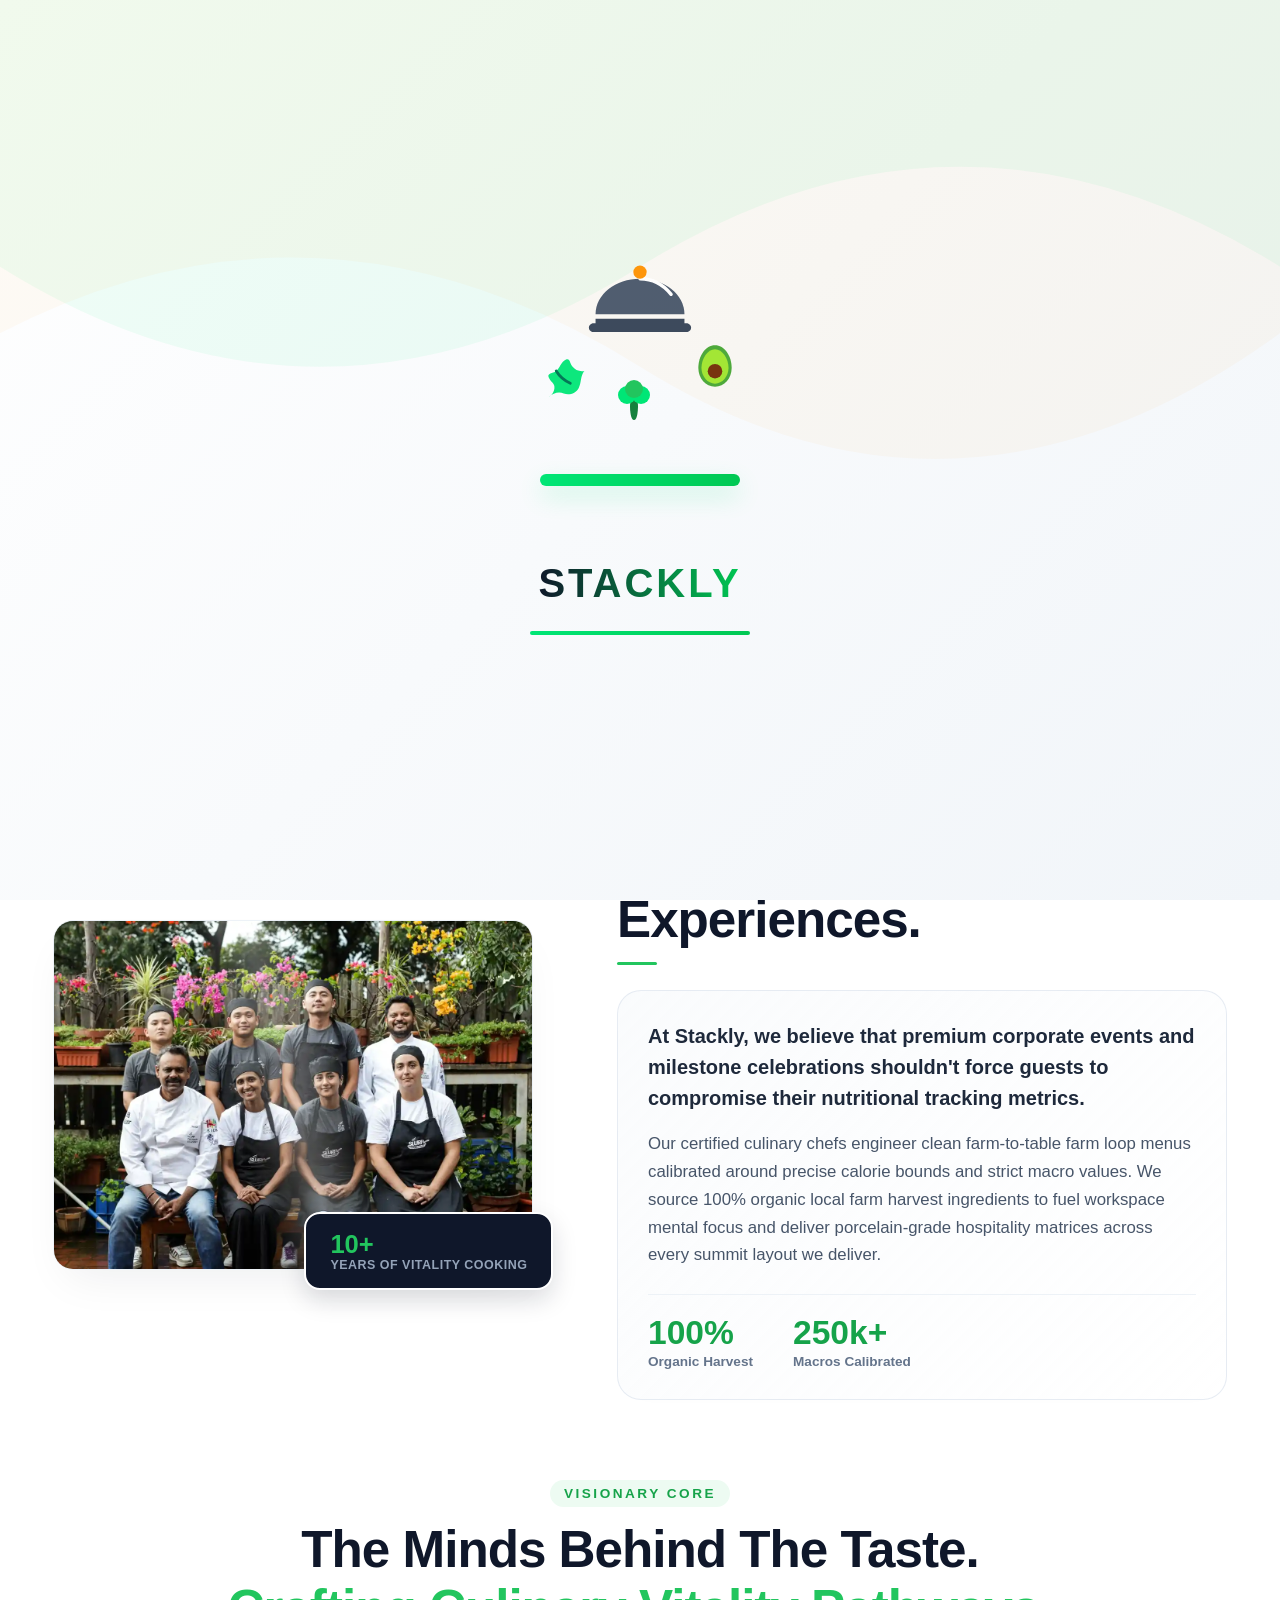
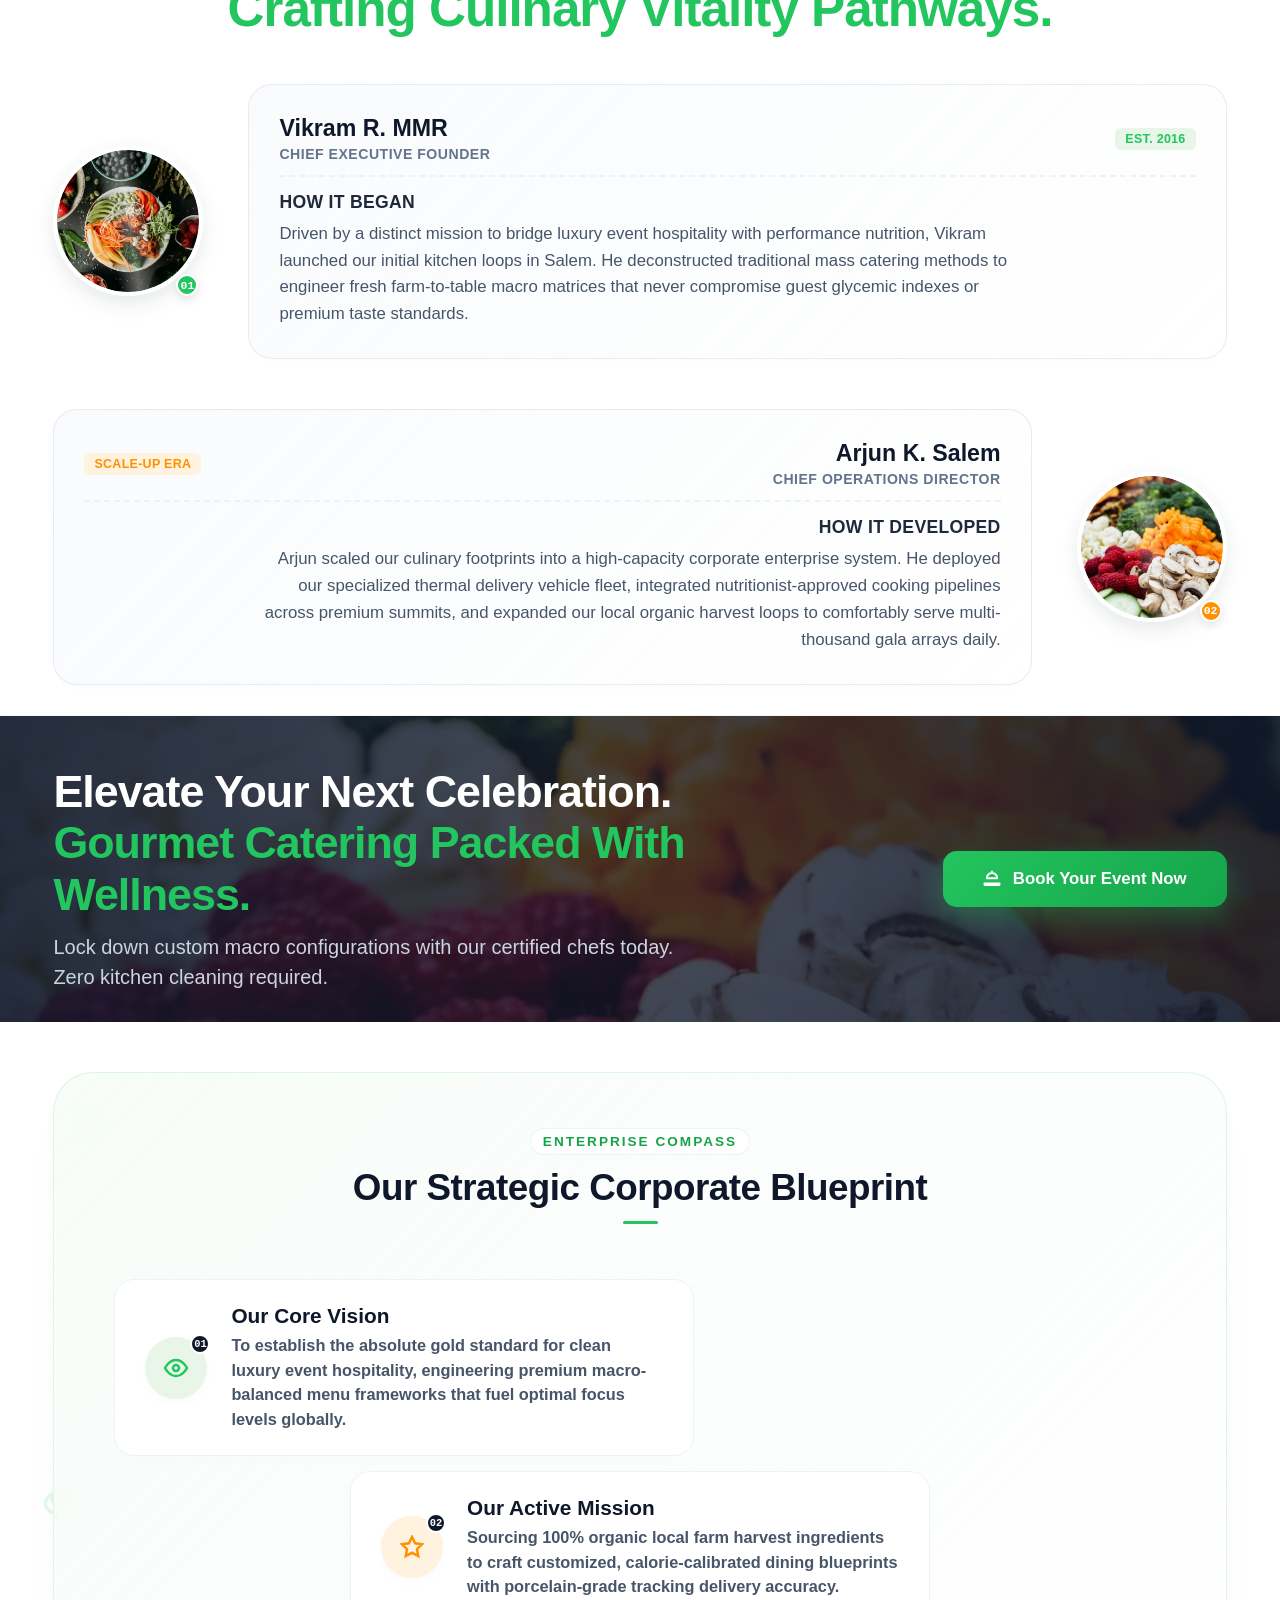
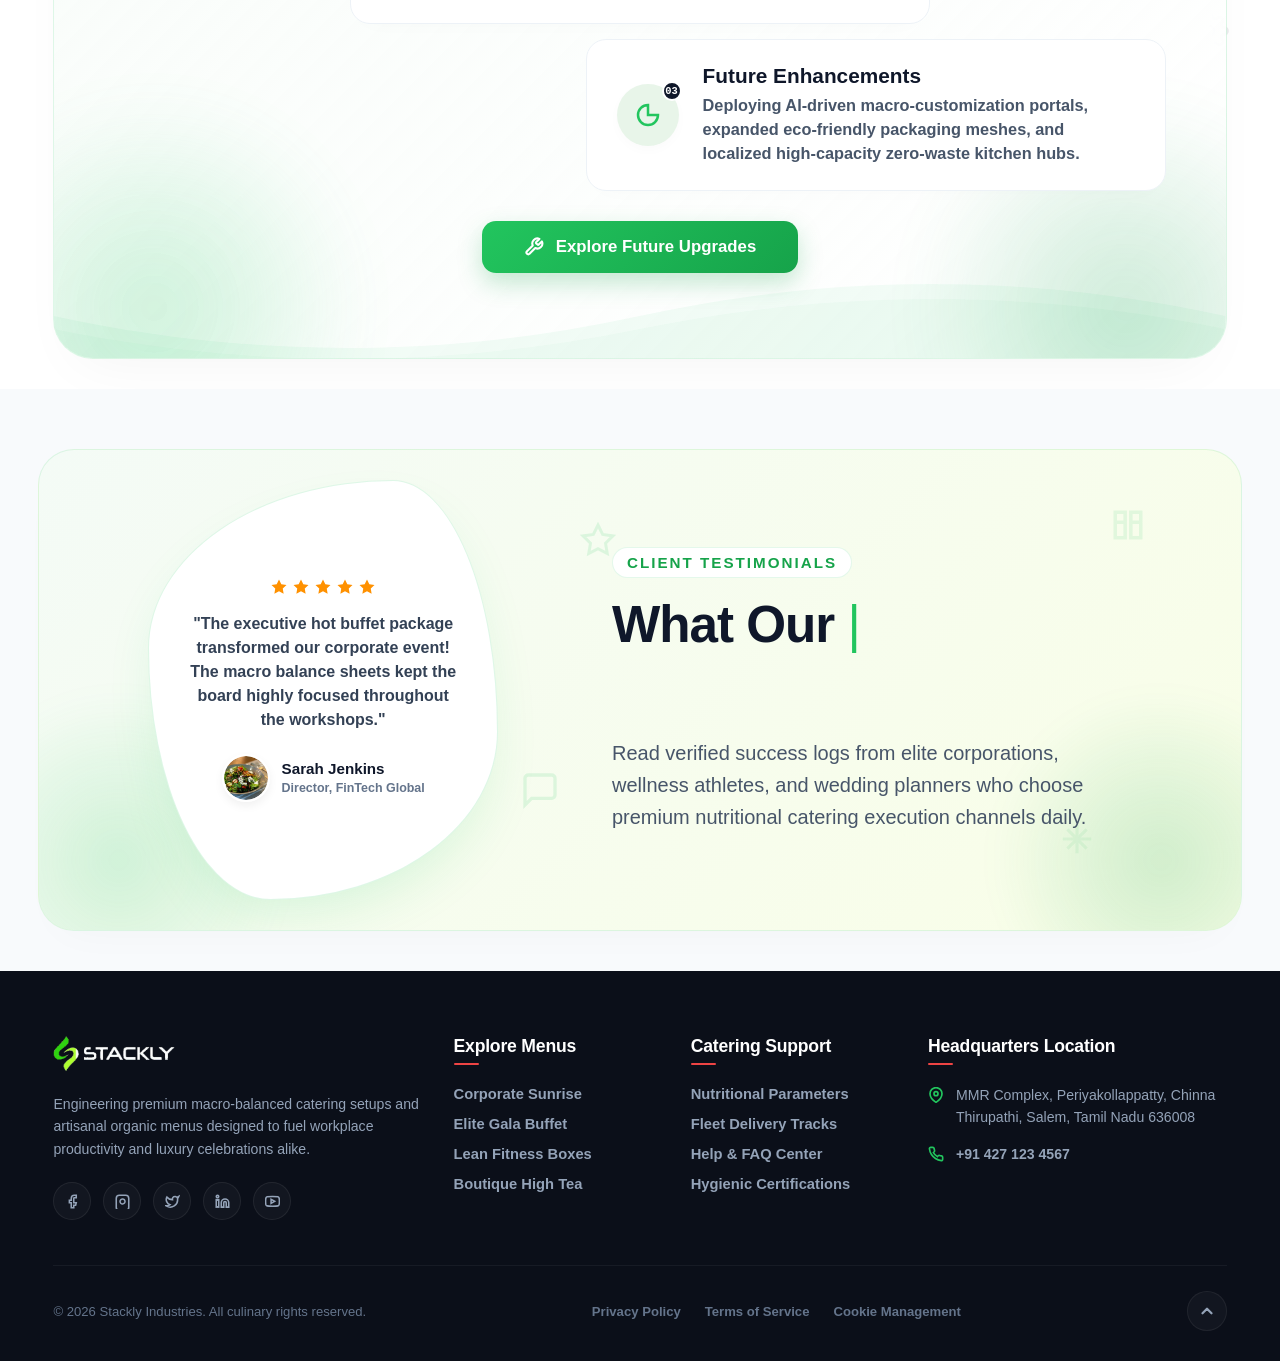
==== about.html @ 515fa343 "about page completed" ====
<!DOCTYPE html>
<html lang="en">
<head>
  <meta charset="UTF-8">
  <meta name="viewport" content="width=device-width, initial-scale=1.0">
  <title>Stackly - Healthy Catering Food Services</title>
  <link rel="stylesheet" href="style.css">
</head>
<body>

  
  <div id="preloader">
    <svg class="bg-vectors" xmlns="http://w3.org" viewBox="0 0 960 540" preserveAspectRatio="none">
      <path class="bg-wave" fill="rgba(0, 230, 118, 0.06)" d="M0,160 Q240,280 480,160 T960,160 L960,0 L0,0 Z"/>
      <path class="bg-wave" fill="rgba(255, 145, 0, 0.04)" d="M0,200 Q240,100 480,220 T960,200 L960,0 L0,0 Z" style="animation-delay: -3s; animation-duration: 11s;"/>
    </svg>

    <div class="preloader-art">
      <svg class="food-vector salad-leaf" width="45" height="45" viewBox="0 0 24 24" fill="none" xmlns="http://w3.org">
        <path d="M2 22C4.5 19.5 7.5 19 10 20C13 21.2 16.5 19.8 18 17C19.5 14.2 18.8 10.5 21 8C18.5 8.5 16 7.5 14.5 5.5C13 3.5 13.5 1 11 2C8.5 3 8 6.5 6 8C4 9.5 1 9 2 11.5C3 14 5.5 14.5 5 17.5C4.5 20.5 2 22 2 22Z" fill="var(--food-green)" opacity="0.95"/>
        <path d="M6 8C7.5 10.5 10 13 13.5 14.5" stroke="#047857" stroke-width="1.5" stroke-linecap="round"/>
      </svg>

      <svg class="food-vector avocado" width="50" height="50" viewBox="0 0 24 24" fill="none" xmlns="http://w3.org">
        <path d="M12 2C7.5 2 4 7 4 13C4 18 7.5 22 12 22C16.5 22 20 18 20 13C20 7 16.5 2 12 2Z" fill="#4ea93b"/>
        <path d="M12 4C8.5 4 5.5 8.5 5.5 13C5.5 17 8.5 20.5 12 20.5C15.5 20.5 18.5 17 18.5 13C18.5 8.5 15.5 4 12 4Z" fill="#a3e635"/>
        <circle cx="12" cy="14.5" r="3.5" fill="#78350f"/>
      </svg>

      <svg class="food-vector broccoli" width="48" height="48" viewBox="0 0 24 24" fill="none" xmlns="http://w3.org">
        <path d="M10 15C10 12.5 11 11 12 11C13 11 14 12.5 14 15C14 18 13.5 22 12 22C10.5 22 10 18 10 15Z" fill="#15803d"/>
        <circle cx="8.5" cy="9.5" r="4.5" fill="var(--food-green)"/>
        <circle cx="15.5" cy="9.5" r="4.5" fill="var(--food-green)"/>
        <circle cx="12" cy="6.5" r="4.5" fill="#22c55e"/>
      </svg>

      <div class="cloche-container">
        <svg width="110" height="80" viewBox="0 0 24 18" fill="none" xmlns="http://w3.org">
          <path d="M12 4C6.5 4 2 7.5 2 12H22C22 7.5 17.5 4 12 4Z" fill="#475569"/>
          <path d="M12 4C14.8 4 17.3 5.4 19 7.5" stroke="#ffffff" stroke-width="0.75" stroke-linecap="round"/>
          <circle cx="12" cy="2.5" r="1.5" fill="var(--food-orange)"/>
          <path d="M2 13H22V14H22.5C23 14 23.5 14.5 23.5 15C23.5 15.5 23 16 22.5 16H1.5C1 16 0.5 15.5 0.5 15C0.5 14.5 1 14 1.5 14H2V13Z" fill="#334155"/>
        </svg>
      </div>

      <div class="platter"></div>
    </div>

    <div class="brand-title">Stackly</div>

    <div class="progress-wrapper">
      <div class="progress-bar"></div>
    </div>
  </div>

  <!-- Header -->
  <header class="main-header">
    <div class="header-container">
      
      <div class="logo-wrapper" onclick="refreshPage()">
        <img src="./Assests/healthy catering logo.webp" alt="Stackly Logo" class="brand-logo">
       
      </div>

      <nav class="desktop-nav">
        <a href="index.html" class="nav-item ">Home</a>
        <a href="ourmenus.html" class="nav-item">Our Menu</a>
        <a href="mealplans.html" class="nav-item">Meal Plans</a>
        <a href="catering.html" class="nav-item">Catering</a>
        <a href="about.html" class="nav-item active">About Us</a>
        <a href="contact.html" class="nav-item">Contact Us</a>
      </nav>

      <div class="utility-actions">
        <a href="404.html" class="icon-btn" title="Wishlist">
          <svg width="22" height="22" viewBox="0 0 24 24" fill="none" stroke="currentColor" stroke-width="2" stroke-linecap="round" stroke-linejoin="round"><path d="M19 14c1.49-1.46 3-3.21 3-5.5A5.5 5.5 0 0 0 16.5 3c-1.76 0-3 .5-4.5 2-1.5-1.5-2.74-2-4.5-2A5.5 5.5 0 0 0 2 8.5c0 2.3 1.5 4.05 3 5.5l7 7Z"/></svg>
        </a>
        <a href="404.html" class="icon-btn" title="Shopping Cart">
          <svg width="22" height="22" viewBox="0 0 24 24" fill="none" stroke="currentColor" stroke-width="2" stroke-linecap="round" stroke-linejoin="round"><circle cx="8" cy="21" r="1"/><circle cx="19" cy="21" r="1"/><path d="M2.05 2.05h2l2.66 12.42a2 2 0 0 0 2 1.58h9.78a2 2 0 0 0 1.95-1.57l1.65-7.43H5.12"/></svg>
          <span class="cart-badge">0</span>
        </a>
       <button class="auth-btn" onclick="window.location.href='login.html';" title="Login">
  <svg width="18" height="18" viewBox="0 0 24 24" fill="none" stroke="currentColor" stroke-width="2.5" stroke-linecap="round" stroke-linejoin="round">
    <path d="M19 21v-2a4 4 0 0 0-4-4H9a4 4 0 0 0-4 4v2"/>
    <circle cx="12" cy="7" r="4"/>
  </svg>
</button>

      </div>

      <div class="hamburger-menu" id="hamburger-toggle">
        <span></span>
        <span></span>
        <span></span>
      </div>

    </div>
  </header>

  <div class="mobile-menu-overlay" id="mobile-overlay">
    <div class="mobile-menu-card">
      <nav class="mobile-nav-links">
        <a href="index.html" class="mobile-nav-item ">Home</a>
        <a href="ourmenus.html" class="mobile-nav-item">Our Menu</a>
        <a href="mealplans.html" class="mobile-nav-item">Meal Plans</a>
        <a href="catering.html" class="mobile-nav-item">Catering</a>
        <a href="about.html" class="mobile-nav-item active">About Us</a>
        <a href="contact.html" class="mobile-nav-item">Contact Us</a>
      </nav>
      <div class="mobile-utilities">
        <a href="404.html" class="mobile-util-link">
          <svg width="20" height="20" viewBox="0 0 24 24" fill="none" stroke="currentColor" stroke-width="2"><path d="M19 14c1.49-1.46 3-3.21 3-5.5A5.5 5.5 0 0 0 16.5 3c-1.76 0-3 .5-4.5 2-1.5-1.5-2.74-2-4.5-2A5.5 5.5 0 0 0 2 8.5c0 2.3 1.5 4.05 3 5.5l7 7Z"/></svg>
          Wishlist
        </a>
        <a href="404.html" class="mobile-util-link">
          <svg width="20" height="20" viewBox="0 0 24 24" fill="none" stroke="currentColor" stroke-width="2"><circle cx="8" cy="21" r="1"/><circle cx="19" cy="21" r="1"/><path d="M2.05 2.05h2l2.66 12.42a2 2 0 0 0 2 1.58h9.78a2 2 0 0 0 1.95-1.57l1.65-7.43H5.12"/></svg>
          Cart Container
        </a>
        <button class="mobile-auth-btn">Sign In / Register</button>
      </div>
    </div>
  </div>



  <script>
    let audioContext = null;
    let soundFired = false;

    function initAndPlaySound() {
      if (soundFired) return;
      try {
        const AudioCtx = window.AudioContext || window.webkitAudioContext;
        if (!AudioCtx) return;
        if (!audioContext) audioContext = new AudioCtx();
        if (audioContext.state === 'suspended') audioContext.resume();

        const osc = audioContext.createOscillator();
        const gainNode = audioContext.createGain();
        osc.connect(gainNode);
        gainNode.connect(audioContext.destination);
        osc.type = 'sine';
        osc.frequency.setValueAtTime(1450, audioContext.currentTime); 
        gainNode.gain.setValueAtTime(0.3, audioContext.currentTime);
        gainNode.gain.exponentialRampToValueAtTime(0.0001, audioContext.currentTime + 1.5);
        osc.start();
        osc.stop(audioContext.currentTime + 1.5);
        
        soundFired = true;
        cleanListeners();
      } catch (e) {}
    }

    function cleanListeners() {
      window.removeEventListener('mousemove', initAndPlaySound);
      window.removeEventListener('touchstart', initAndPlaySound);
      window.removeEventListener('click', initAndPlaySound);
    }

    window.addEventListener('mousemove', initAndPlaySound);
    window.addEventListener('touchstart', initAndPlaySound);
    window.addEventListener('click', initAndPlaySound);

    function refreshPage() {
      window.location.reload(true);
    }

    window.addEventListener('DOMContentLoaded', () => {
      const navItems = document.querySelectorAll('.nav-item, .mobile-nav-item');
      navItems.forEach(item => {
        item.addEventListener('click', function() {
          navItems.forEach(i => i.classList.remove('active'));
          this.classList.add('active');
        });
      });

      const burger = document.getElementById('hamburger-toggle');
      const mobileOverlay = document.getElementById('mobile-overlay');
      
      burger.addEventListener('click', () => {
        burger.classList.toggle('open');
        mobileOverlay.classList.toggle('visible');
      });

      setTimeout(() => {
        const preloader = document.getElementById('preloader');
        const mainApp = document.getElementById('main-app');

        preloader.style.opacity = '0';
        preloader.style.transform = 'scale(1.05)';
        
        setTimeout(() => {
          preloader.style.display = 'none';
          mainApp.style.opacity = '1';
          mainApp.style.transform = 'scale(1)';
          cleanListeners();
        }, 500);

      }, 2000);
    });
  </script>

<div class="fixed-vertical-socials">
  
  <!-- Facebook Tracker Track -->
  <a href="404.html" class="social-v-link" title="Follow on Facebook">
    <svg width="20" height="20" viewBox="0 0 24 24" fill="none" stroke="currentColor" stroke-width="2.2" stroke-linecap="round" stroke-linejoin="round"><path d="M18 2h-3a5 5 0 0 0-5 5v3H7v4h3v8h4v-4h3l1-4h-4V7a1 1 0 0 1 1-1h3z"/></svg>
  </a>

  <!-- Instagram Tracker Track -->
  <a href="404.html" class="social-v-link" title="Follow on Instagram">
    <svg width="20" height="20" viewBox="0 0 24 24" fill="none" stroke="currentColor" stroke-width="2.2" stroke-linecap="round" stroke-linejoin="round"><rect x="2" y="2" width="20" height="20" rx="5" ry="5"/><path d="M16 11.37A4 4 0 1 1 12.63 8 4 4 0 0 1 16 11.37z"/><line x1="17.5" y1="6.5" x2="17.51" y2="6.5"/></svg>
  </a>

  <!-- Twitter / X Tracker Track -->
  <a href="404.html" class="social-v-link" title="Follow on X (Twitter)">
    <svg width="20" height="20" viewBox="0 0 24 24" fill="none" stroke="currentColor" stroke-width="2.2" stroke-linecap="round" stroke-linejoin="round"><path d="M22 4s-.7 2.1-2 3.4c1.6 10-9.4 17.3-18 11.6 2.2.1 4.4-.6 6-2C3 15.5.5 9.6 3 5c2.2 2.6 5.6 4.1 9 4-.9-4.2 4-6.6 7-3.8 1.1 0 3-1.2 3-1.2z"/></svg>
  </a>

  <!-- LinkedIn Tracker Track -->
  <a href="404.html" class="social-v-link" title="Connect on LinkedIn">
    <svg width="20" height="20" viewBox="0 0 24 24" fill="none" stroke="currentColor" stroke-width="2.2" stroke-linecap="round" stroke-linejoin="round"><path d="M16 8a6 6 0 0 1 6 6v7h-4v-7a2 2 0 0 0-2-2 2 2 0 0 0-2 2v7h-4v-7a6 6 0 0 1 6-6z"/><rect x="2" y="9" width="4" height="12"/><circle cx="4" cy="4" r="2"/></svg>
  </a>

  <!-- Connecting Linear Baseline Ribbon Accent -->
  <div class="social-v-line"></div>
</div>

<style>
  /* ==========================================================================
   FIXED LOWER-LEFT CORNER VERTICAL SOCIAL MATRIX
   ========================================================================== */
.fixed-vertical-socials {
  position: fixed;
  bottom: 0;
  left: 45px; /* Safely metrics layout away from the viewport outer window trim */
  display: flex;
  flex-direction: column;
  align-items: center;
  gap: 22px;
  z-index: 1000; /* Overlays background canvases, hero wrappers, and wavy dividers smoothly */
  opacity: 0;
  transform: translateY(30px);
  animation: socialStripReveal 0.8s cubic-bezier(0.16, 1, 0.3, 1) forwards;
  animation-delay: 2.8s; /* Timed perfectly to step in after your bottom cards complete cascading entries */
}

/* Fluid entrance slide tracking on initialization */
@keyframes socialStripReveal {
  to { opacity: 1; transform: translateY(0); }
}

.social-v-link {
  color: #64748b; /* Clean neutral default slate tone */
  text-decoration: none;
  display: flex;
  justify-content: center;
  align-items: center;
  width: 42px;
  height: 42px;
  border-radius: 50%;
  background: #ffffff;
  border: 1px solid #e2e8f0;
  box-shadow: 0 4px 15px rgba(0, 0, 0, 0.03);
  transition: color 0.3s cubic-bezier(0.16, 1, 0.3, 1), 
              background 0.3s cubic-bezier(0.16, 1, 0.3, 1), 
              border-color 0.3s,
              transform 0.2s;
}

/* Micro-Interaction glow on pointer action states */
.social-v-link:hover {
  color: #22c55e; /* Shifts into your signature theme bright green color */
  background: #f0fdf4;
  border-color: rgba(34, 197, 94, 0.3);
  transform: translateX(4px) scale(1.05); /* Soft drift pulls sideways dynamically */
  box-shadow: 0 10px 20px rgba(34, 197, 94, 0.08);
}

/* Premium Architectural Connecting Anchor Ribbon Line */
.social-v-line {
  width: 2px;
  height: 70px;
  background: linear-gradient(to bottom, #cbd5e1, rgba(203, 213, 225, 0));
  border-radius: 2px;
}

/* ==========================================================================
   FLUID STRUCTURAL RESPONSIVE ADAPTATIONS
   ========================================================================== */
@media (max-width: 992px) {
  /* Tucks away cleanly on mobile resolutions to guarantee zero interference with content layers */
  .fixed-vertical-socials {
    display: none !important;
  }
}

</style>

<!-- REWRITTEN MINIMALIST FIXED RIGHT-SIDE BOT NOTIFIER -->
<div class="fixed-bot-wrapper">
  
  <!-- Single-Line Floating Greeting Bubble -->
  <div class="bot-welcome-tooltip" id="bot-bubble">
    <div class="tooltip-text-track">
      Hi, welcome! 😊
    </div>
    <div class="tooltip-tail"></div>
  </div>

  <!-- Unified Theme-Green Vector Shutter Icon Button (Redirects straight to 404.html) -->
  <a href="404.html" class="bot-trigger-badge" id="bot-toggle-btn" title="Click to view Support Center">
    <!-- Clean Food Service Theme-Related Cloche / Cooking Vector Icon -->
    <svg width="26" height="26" viewBox="0 0 24 24" fill="none" stroke="currentColor" stroke-width="2.5" stroke-linecap="round" stroke-linejoin="round">
      <path d="M2 18h20v2H2z"/>
      <path d="M12 4a7 7 0 0 1 7 7H5a7 7 0 0 1 7-7z"/>
      <path d="M12 2v2"/>
    </svg>
  </a>

</div>

<style>
  /* ==========================================================================
   STREAMLINED FIXED RIGHT-SIDE BOT CONTAINER
   ========================================================================== */
.fixed-bot-wrapper {
  position: fixed;
  bottom: 35px;
  right: 45px; /* Mirrored layout alignment matches your left vertical social column */
  display: flex;
  flex-direction: column;
  align-items: flex-end;
  gap: 12px;
  z-index: 1100; /* Keeps it layered cleanly over your hero card margins */
}

/* ==========================================================================
   SINGLE-LINE GREETING BALLOON TRACKS
   ========================================================================== */
.bot-welcome-tooltip {
  position: relative;
  background: #0f172a; /* Premium deep slate backing canvas */
  color: #ffffff;
  padding: 10px 18px;
  border-radius: 12px;
  font-size: 0.88rem;
  font-weight: 700;
  box-shadow: 0 10px 25px rgba(15, 23, 42, 0.12);
  white-space: nowrap; /* Forces content to render tightly in a single crisp line */
  opacity: 0;
  transform: translateY(10px) scale(0.95);
  transition: opacity 0.35s cubic-bezier(0.16, 1, 0.3, 1), 
              transform 0.35s cubic-bezier(0.16, 1, 0.3, 1);
  pointer-events: none;
}

/* Dynamic display class triggered seamlessly by JavaScript timers */
.bot-welcome-tooltip.bubble-active {
  opacity: 1;
  transform: translateY(0) scale(1);
}

.tooltip-tail {
  position: absolute;
  bottom: -5px;
  right: 22px;
  width: 10px;
  height: 10px;
  background: #0f172a;
  transform: rotate(45deg);
}

/* ==========================================================================
   MINIMALIST THEME GREEN ACTION NOTIFIER BADGE
   ========================================================================== */
.bot-trigger-badge {
  text-decoration: none;
  background: linear-gradient(135deg, #22c55e 0%, #16a34a 100%); /* High-vibrancy theme green color */
  color: #ffffff;
  width: 56px;
  height: 56px;
  border-radius: 50%;
  display: flex;
  justify-content: center;
  align-items: center;
  box-shadow: 0 10px 25px rgba(22, 163, 74, 0.35);
  transition: transform 0.3s cubic-bezier(0.16, 1, 0.3, 1), box-shadow 0.3s;
  
  /* Infinite, soft visual layout floating animation */
  animation: primaryBotFloat 4s ease-in-out infinite alternate;
}

.bot-trigger-badge:hover {
  transform: scale(1.08) rotate(8deg);
  box-shadow: 0 14px 35px rgba(22, 163, 74, 0.5);
}

@keyframes primaryBotFloat {
  0% { transform: translateY(0px); }
  100% { transform: translateY(-10px); }
}

/* ==========================================================================
   FLUID STRUCTURAL RESPONSIVE ADAPTATIONS
   ========================================================================== */
@media (max-width: 768px) {
  .fixed-bot-wrapper { bottom: 20px; right: 20px; }
  .bot-trigger-badge { width: 48px; height: 48px; }
  .bot-welcome-tooltip { font-size: 0.8rem; padding: 8px 14px; }
}

</style>

<script>
  // ==========================================================================
// KINETIC DELAYED SUPPORT BOT GREETING RUNNER ENGINE
// ==========================================================================
const botBubbleNode = document.getElementById('bot-bubble');

// 1. Initial trigger setting: reveals tooltip bubble after hero section load finishes
window.addEventListener('DOMContentLoaded', () => {
  setTimeout(() => {
    if (botBubbleNode) {
      botBubbleNode.classList.add('bubble-active');
      
      // Flash welcome prompt for 2.5s before disappearing smoothly
      setTimeout(() => {
        botBubbleNode.classList.remove('bubble-active');
      }, 2500);
    }
  }, 3200); // Launches exactly after your bottom layout card cascades settle in
});

// 2. Continuous 5-Second (5000ms) interval timeline runner loop
setInterval(() => {
  if (botBubbleNode) {
    botBubbleNode.classList.add('bubble-active');
    
    // Auto-disappear after 2.5 seconds to protect clean viewport spaces
    setTimeout(() => {
      botBubbleNode.classList.remove('bubble-active');
    }, 2500);
  }
}, 5000);

</script>

<!-- ==========================================================================
     GLASSMORPHIC BENTO CARD ABOUT HERO SECTION (index.html)
     ========================================================================== -->
<section class="about-hero-section">
  <div class="about-hero-master-container" id="about-hero-scroll-trigger">
    
    <!-- MAIN FLOATING CARRIER PLATFORM CARD POD -->
    <div class="about-hero-bento-pod about-hero-reveal-node">
      
      <!-- ENVIRONMENT CANVAS INTERIOR: DRIFTING HYDRO VEGGIES & CARBS -->
      <div class="about-hero-ambient-backdrop">
        <div class="about-blur-orb glow-green"></div>
        <div class="about-blur-orb glow-orange"></div>
        
        <!-- Vector Satellite 1: Healthy Organic Mint Leaf -->
        <svg class="about-vector abv-1" width="36" height="36" viewBox="0 0 24 24" fill="none" xmlns="http://w3.org" opacity="0.15"><path d="M2 22C4.5 19.5 7.5 19 10 20C13 21.2 16.5 19.8 18 17C19.5 14.2 18.8 10.5 21 8C18.5 8.5 16 7.5 14.5 5.5Z" fill="#22c55e"/></svg>
        <!-- Vector Satellite 2: Probiotic Broccoli -->
        <svg class="about-vector abv-2" width="40" height="40" viewBox="0 0 24 24" fill="none" stroke="#22c55e" stroke-width="1.8" opacity="0.12"><circle cx="8.5" cy="9.5" r="5"/><circle cx="15.5" cy="9.5" r="5"/><circle cx="12" cy="6.5" r="5"/><path d="M10 15c0-2.5 1-4 2-4s2 1.5 2 4c0 3-.5 7-2 7s-2-4-2-4z"/></svg>
        <!-- Vector Satellite 3: Aromatic Kitchen Herbs -->
        <svg class="about-vector abv-3" width="34" height="34" viewBox="0 0 24 24" fill="none" stroke="#ff9100" stroke-width="2" stroke-linecap="round" stroke-linejoin="round" opacity="0.12"><path d="M2 22c1.25-3.25 3.5-6.5 6-7.5M19 2c-1.5 1-3.5 3-4.5 5.5m2.5-3.5h.01M9 13.5c1.5-1 3-3 3.5-5.5m-1.5 3.5h.01M13 18.5c1-1.5 2.5-3 2.5-5.5m-1.5 3.5h.01"/></svg>
      </div>

      <div class="about-hero-split-grid">
        
        <!-- LEFT COLUMN: HIGH-VISIBILITY TYPOGRAPHY CONTENT COPIES -->
        <div class="about-hero-text-side">
          <span class="about-hero-mini-tag">OUR JOURNEY MATRIX</span>
          <h1 class="about-hero-main-title">
            Revolutionizing Taste & <span class="text-green-glow">NUTRITIONAL VITALITY.</span>
          </h1>
          <p class="about-hero-sub-paragraph">We are a specialized catering collective engineered to bridge the gap between porcelain-grade event hospitality and strict, clean calorie-calibrated diet matrices for corporate summits and milestone celebrations.</p>
          
          <!-- CORE MILESTONE CORPORATE RECORDS SLATS -->
          <div class="about-hero-statistics-row">
            <div class="about-stat-cell">
              <strong>94%</strong>
              <span>Client Retention</span>
            </div>
            <div class="about-stat-cell">
              <strong>12+</strong>
              <span>Certified Top Chefs</span>
            </div>
          </div>
        </div>

        <!-- RIGHT COLUMN: HORIZONTAL FLOATING REGCTANGLE IMAGE FRAME VIEWPORT -->
        <div class="about-hero-media-side">
          <div class="about-hero-artwork-universe">
            <div class="about-artwork-radial-spotlight"></div>
            
            <!-- RECTANGLE SHAPE FRAME PORT WITH ORGANIC FLOATING MOTION -->
            <div class="about-hero-rectangle-mask">
              <div class="about-hero-live-shimmer"></div>
              <!-- MAIN PHOTOGRAPH CANVAS ASSET -->
              <img src="./Assests/hero%20section%20img%201.webp" alt="Our Premium Healthy Catering Workspace & Team" class="about-hero-native-photo">
            </div>
            
            <!-- Overlapping Visual Badge Element -->
            <div class="about-hero-floating-seal-badge">
              <svg width="22" height="22" viewBox="0 0 24 24" fill="none" stroke="currentColor" stroke-width="2.5"><path d="M22 11.08V12a10 10 0 1 1-5.93-9.14"/><polyline points="22 4 12 14.01 9 11.01"/></svg>
              <span>100% Certified Safe</span>
            </div>

          </div>
        </div>

      </div>

    </div>

  </div>
</section>

<style>
    /* ==========================================================================
   GLASSMORPHIC BENTO HERO SHIELD PROPERTIES (style.css)
   ========================================================================== */
.about-hero-section {
  position: relative;
  width: 100%;
  background-color: #ffffff;
  
  /* FIXED: Precise exact padding constraints: 50px Top, 30px Bottom precisely */
  padding-top: 130px;
  padding-bottom: 30px;
  
  overflow: hidden;
  z-index: 2;
}

.about-hero-master-container {
  width: 94%;
  max-width: 1300px;
  margin: 0 auto;
  padding: 0 15px;
}

/* ==========================================================================
   THE FLOATING MASTER BENTO POD CARRIER CANVAS PLATFORM
   ========================================================================== */
.about-hero-bento-pod {
  position: relative;
  width: 100%;
  background: linear-gradient(135deg, rgba(244, 251, 246, 0.75) 0%, rgba(250, 253, 235, 0.75) 100%);
  backdrop-filter: blur(20px);
  -webkit-backdrop-filter: blur(20px);
  
  border: 1px solid rgba(34, 197, 94, 0.15);
  border-radius: 36px; /* Elegant rounded bento box profile outlines */
  padding: 55px 60px;
  box-shadow: 0 25px 55px -25px rgba(15, 23, 42, 0.05);
  overflow: hidden;
  
  /* Continuous smooth hardware vertical flight floating oscillation loop */
  animation: masterPlatformFloat 4.5s ease-in-out infinite alternate;
  will-change: transform;
}

@keyframes masterPlatformFloat {
  0% { transform: translateY(0px); }
  100% { transform: translateY(-10px); }
}

.about-hero-split-grid {
  display: flex;
  justify-content: space-between;
  align-items: center;
  gap: 50px;
  width: 100%;
  position: relative;
  z-index: 5;
}

/* ==========================================================================
   INFINITE CONTINUOUS DRIFTING BACKDROP SATELLITE CHIPS ARRAYS
   ========================================================================== */
.about-hero-ambient-backdrop {
  position: absolute;
  top: 0; left: 0; width: 100%; height: 100%;
  pointer-events: none; z-index: 2;
}

.about-blur-orb { position: absolute; width: 350px; height: 350px; border-radius: 50%; filter: blur(90px); opacity: 0.12; }
.glow-green { top: -10%; left: 20%; background-color: #22c55e; }
.glow-orange { bottom: -10%; right: 20%; background-color: #ff9100; }

.about-vector { position: absolute; }
.abv-1 { top: 12%; left: 35%; animation: satelliteVDrift 6s ease-in-out infinite alternate; }
.abv-2 { bottom: 18%; left: 45%; animation: satelliteVDrift 5s ease-in-out infinite alternate-reverse; }
.abv-3 { top: 15%; right: 40%; animation: satelliteVDrift 7s ease-in-out infinite alternate 0.2s; }

@keyframes satelliteVDrift {
  0% { transform: translateY(0) rotate(0deg) scale(0.95); }
  100% { transform: translateY(-15px) rotate(10deg) scale(1.04); }
}

/* ==========================================================================
   LEFT COLUMN: HIGH-VISIBILITY TYPOGRAPHY COPIES CONTENT BLOCK
   ========================================================================== */
.about-hero-text-side {
  flex: 1.25;
  display: flex;
  flex-direction: column;
  align-items: flex-start;
  text-align: left;
}

.about-hero-mini-tag {
  font-size: 0.85rem;
  font-weight: 800;
  letter-spacing: 2.5px;
  color: #16a34a; /* Main Brand Theme Green */
  background: #ffffff;
  border: 1px solid rgba(34, 197, 94, 0.12);
  padding: 6px 14px;
  border-radius: 50px;
  margin-bottom: 18px;
}

.about-hero-main-title {
  font-size: 3.2rem; /* INCREASED font size weight scaling for high scannability */
  font-weight: 900;
  color: #0f172a;
  line-height: 1.15;
  margin-bottom: 18px;
  letter-spacing: -1px;
}

/* HIGH-INTENSITY NEON GLOW EFFECTS */
.text-green-glow { color: #22c55e; transition: text-shadow 0.3s ease, color 0.3s ease; }
.about-hero-bento-pod:hover .text-green-glow {
  color: #4ade80;
  text-shadow: 0 0 20px rgba(74, 222, 128, 0.45); /* Title text flares up neon trails intensely on hover focus */
}

.about-hero-sub-paragraph {
  font-size: 1.22rem; /* INCREASED description text size */
  color: #475569;
  line-height: 1.6;
  max-width: 580px;
  margin-bottom: 25px;
}

/* Interior Corporate Stats Matrix Row */
.about-hero-statistics-row {
  display: flex;
  align-items: center;
  gap: 45px;
  border-top: 1px solid rgba(226, 232, 240, 0.8);
  padding-top: 20px;
  width: 100%;
}

.about-stat-cell { display: flex; flex-direction: column; align-items: flex-start; }
.about-stat-cell strong { font-size: 2.2rem; font-weight: 900; color: #16a34a; line-height: 1.1; }
.about-stat-cell span { font-size: 0.85rem; color: #64748b; font-weight: 700; margin-top: 2px; }

/* ==========================================================================
   RIGHT COLUMN: DYNAMIC FLOATING RECTANGLE SHAPE PICTURE SYSTEM
   ========================================================================== */
.about-hero-media-side {
  flex: 0.95;
  display: flex;
  justify-content: center;
  align-items: center;
}

.about-hero-artwork-universe {
  position: relative;
  width: 420px;
  height: 380px;
  display: flex;
  justify-content: center;
  align-items: center;
}

.about-artwork-radial-spotlight {
  position: absolute;
  width: 320px;
  height: 320px;
  background: radial-gradient(circle, rgba(34,197,94,0.14) 0%, rgba(34,197,94,0) 70%);
  border-radius: 50%;
  z-index: 1;
  pointer-events: none;
}

/* STRICT RECTANGLE PROFILE: Sharp clean corners frame masks layout */
.about-hero-rectangle-mask {
  position: relative;
  width: 100%;
  height: 320px; /* Locked landscape view vertical proportions bounds */
  border: 1px solid #ffffff;
  border-radius: 20px; /* Sharp modern bounding corners roundness rules */
  box-shadow: 0 25px 55px -20px rgba(15, 23, 42, 0.12);
  overflow: hidden;
  z-index: 3;
  
  /* Synchronized complementary floating axis timeline prevents layout collisions */
  animation: photoFrameDrift 4.5s ease-in-out infinite alternate-reverse;
  transition: box-shadow 0.35s ease, border-color 0.35s;
}

/* Image frame glides dynamically on parent bento pod hover focused states */
.about-hero-bento-pod:hover .about-hero-rectangle-mask {
  border-color: rgba(34, 197, 94, 0.2);
  box-shadow: 0 30px 65px -15px rgba(34, 197, 94, 0.25);
}

@keyframes photoFrameDrift { 0% { transform: translateY(0px) rotate(0deg); } 100% { transform: translateY(-10px) rotate(0.5deg); } }

.about-hero-native-photo {
  width: 100% !important;
  height: 100% !important;
  object-fit: cover !important; /* Retained: forces photographs to crop smoothly into curves without distortion */
}

.about-hero-live-shimmer {
  position: absolute;
  top: -50%; left: -50%; width: 200%; height: 200%;
  background: linear-gradient(45deg, transparent 45%, rgba(255,255,255,0.4) 50%, transparent 55%);
  transform: rotate(35deg);
  transition: transform 0.6s ease;
  pointer-events: none;
  z-index: 5;
}
.about-hero-bento-pod:hover .about-hero-live-shimmer { transform: translate(50%, 50%) rotate(35deg); }

/* Overlapping Secure Badge Element */
.about-hero-floating-seal-badge {
  position: absolute;
  top: -15px; left: -20px;
  background: #0f172a; /* Sleek high contrast dark slate backing platter */
  color: #ffffff;
  padding: 10px 18px;
  border-radius: 12px;
  display: flex;
  align-items: center;
  gap: 8px;
  font-size: 0.82rem;
  font-weight: 700;
  border: 2px solid #ffffff;
  box-shadow: 0 8px 24px rgba(15, 23, 42, 0.15);
  z-index: 10;
  animation: photoFrameDrift 4.5s ease-in-out infinite alternate;
}
.about-hero-floating-seal-badge svg { color: #22c55e; flex-shrink: 0; }

/* ==========================================================================
   SCROLL REVEAL ARRAYS INITIAL PARAMETERS METRICS
   ========================================================================== */
.about-hero-reveal-node {
  opacity: 0;
  transform: translateY(30px) scale(0.98);
  transition: transform 0.85s cubic-bezier(0.16, 1, 0.3, 1), opacity 0.85s ease;
}
.about-hero-reveal-node.about-hero-reveal-active { opacity: 1; transform: translateY(0 scale(1)); }

/* ==========================================================================
   FLUID STRUCTURAL RESPONSIVE ADAPTATIONS
   ========================================================================== */
@media (max-width: 1150px) {
  .about-hero-bento-pod { padding: 40px; }
  .about-hero-main-title { font-size: 2.6rem; }
  .about-hero-sub-paragraph { font-size: 1.1rem; }
  .about-hero-artwork-universe { width: 340px; height: 320px; }
  .about-hero-rectangle-mask { height: 280px; }
}

@media (max-width: 992px) {
  /* Safely converts bento card into a stacked vertical column profile on tablet viewports */
  .about-hero-split-grid { flex-direction: column-reverse; text-align: center; gap: 40px; }
  .about-hero-text-side { align-items: center; text-align: center; }
  .about-hero-sub-paragraph { max-width: 100%; }
  .about-hero-statistics-row { justify-content: center; gap: 50px; }
  .about-stat-cell { align-items: center; }
  .about-hero-artwork-universe { width: 100%; max-width: 420px; height: 320px; }
  .about-hero-rectangle-mask { width: 100%; max-width: 380px; height: 280px; }
  .about-hero-floating-seal-badge { left: 50%; transform: translateX(-50%) !important; top: -20px; animation: none !important; } /* Center absolute overlays on tablet screens */
}

@media (max-width: 480px) {
  .about-hero-section { padding-top: 40px; padding-bottom: 25px; }
  .about-hero-bento-pod { padding: 30px 16px; border-radius: 24px; }
  .about-hero-main-title { font-size: 1.85rem; }
  .about-hero-rectangle-mask { max-width: 310px; height: 230px; }
}

</style>

<script>
    // ==========================================================================
// SCROLL REVEAL BENTO POD APPEARANCE RUNNER ENGINE (script.js)
// ==========================================================================
function initAboutHeroVisibilityObserver() {
  const scrollTriggerParentBox = document.getElementById('about-hero-scroll-trigger');
  if (!scrollTriggerParentBox) return;

  const floatingBentoPodNode = scrollTriggerParentBox.querySelector('.about-hero-reveal-node');
  if (!floatingBentoPodNode) return;

  const aboutHeroObserver = new IntersectionObserver((entries) => {
    entries.forEach((entry) => {
      if (entry.isIntersecting) {
        // Expose the master bento card platform instantly on screen entry focus
        floatingBentoPodNode.classList.add('about-hero-reveal-active');
        aboutHeroObserver.unobserve(scrollTriggerParentBox);
      }
    });
  }, {
    threshold: 0.05 // Fires the split second 5% of the container clears window folds
  });

  aboutHeroObserver.observe(scrollTriggerParentBox);
}

// Map secure execution initialization startup wire-up listener safely on DOM load hooks
window.addEventListener('DOMContentLoaded', () => {
  initAboutHeroVisibilityObserver();
});

</script>

<!-- ==========================================================================
     WHO WE ARE BRAND NARRATIVE MODULE (index.html)
     ========================================================================== -->
<section class="whoweare-narrative-section">
  <div class="whoweare-master-container" id="whoweare-scroll-trigger">
    <div class="whoweare-split-grid">
      
      <!-- LEFT COLUMN: INFINITE FLOATING HIGH-CONTRAST RECTANGLE IMAGE -->
      <div class="whoweare-media-left whoweare-node">
        <div class="whoweare-image-viewport-wrapper">
          <div class="whoweare-radial-spotlight-wash"></div>
          
          <!-- STRICT RECTANGLE SHAPE FRAME: Sharpened structural bounding borders -->
          <div class="whoweare-rectangle-mask-pod">
            <div class="whoweare-live-shimmer-line"></div>
            <!-- MAIN PHOTOGRAPH CANVAS ASSET -->
            <img src="./Assests/catering employees.webp" alt="Our Elite Culinary Catering Kitchen Team" class="whoweare-native-photo">
          </div>
          
          <!-- Overlapping Decorative Micro-Metric Badge -->
          <div class="whoweare-floating-experience-badge">
            <strong>10+</strong>
            <span>Years of Vitality Cooking</span>
          </div>
        </div>
      </div>

      <!-- RIGHT COLUMN: HIGH-VISIBILITY CASCADING BENTO TEXT DECK -->
      <div class="whoweare-content-right">
        <span class="whoweare-mini-tag whoweare-node">OUR PHILOSOPHY</span>
        <h2 class="whoweare-main-title whoweare-node">We Craft Tasteful Health Experiences.</h2>
        <div class="whoweare-title-line whoweare-node"></div>
        
        <!-- GLASSMORPHIC CONTENT POD CARD SHELL -->
        <div class="whoweare-glass-card-shell whoweare-node">
          <p class="whoweare-lead-paragraph">At Stackly, we believe that premium corporate events and milestone celebrations shouldn't force guests to compromise their nutritional tracking metrics.</p>
          <p class="whoweare-body-copy">Our certified culinary chefs engineer clean farm-to-table farm loop menus calibrated around precise calorie bounds and strict macro values. We source 100% organic local farm harvest ingredients to fuel workspace mental focus and deliver porcelain-grade hospitality matrices across every summit layout we deliver.</p>
          
          <!-- CORE MILESTONE STATISTICAL METRICS SLATS -->
          <div class="whoweare-statistics-row">
            <div class="stat-cell">
              <strong>100%</strong>
              <span>Organic Harvest</span>
            </div>
            <div class="stat-cell">
              <strong>250k+</strong>
              <span>Macros Calibrated</span>
            </div>
          </div>
        </div>
      </div>

    </div>
  </div>
</section>

<style>
    /* ==========================================================================
   WHO WE ARE BRAND NARRATIVE HOOD MODULE STYLE (style.css)
   ========================================================================== */
.whoweare-narrative-section {
  position: relative;
  width: 100%;
  background-color: #ffffff;
  
  /* FIXED: Precise exact padding constraints: 50px Top, 30px Bottom precisely */
  padding-top: 50px;
  padding-bottom: 30px;
  
  overflow: hidden;
  z-index: 2;
}

.whoweare-master-container {
  width: 94%;
  max-width: 1300px;
  margin: 0 auto;
  padding: 0 15px;
}

.whoweare-split-grid {
  display: flex;
  justify-content: space-between;
  align-items: center;
  gap: 60px;
  width: 100%;
}

/* ==========================================================================
   LEFT SIDE: HIGH-CREATIVE INFINITE FLOATING SHARP RECTANGLE IMAGE
   ========================================================================== */
.whoweare-media-left {
  flex: 0.95;
  display: flex;
  justify-content: flex-start;
  align-items: center;
}

.whoweare-image-viewport-wrapper {
  position: relative;
  width: 100%;
  max-width: 480px;
  display: flex;
  justify-content: center;
  align-items: center;
}

.whoweare-radial-spotlight-wash {
  position: absolute;
  width: 320px;
  height: 320px;
  background: radial-gradient(circle, rgba(34,197,94,0.14) 0%, rgba(34,197,94,0) 70%);
  border-radius: 50%;
  z-index: 1;
  pointer-events: none;
}

/* FIXED SHAPE: Sharp, modern clean rectangle profile boundaries instead of round masks */
.whoweare-rectangle-mask-pod {
  position: relative;
  width: 100%;
  height: 350px; /* Locked elegant horizontal/vertical presentation aspect height bounds */
  border: 1px solid #edf2f7;
  
  /* STRICT RECTANGLE PROFILE: Sharp clean corners mapping rules */
  border-radius: 20px; 
  
  box-shadow: 0 20px 45px -15px rgba(15, 23, 42, 0.08);
  overflow: hidden;
  z-index: 3;
  
  /* Continuous smooth hardware vertical flight floating motion loop drive */
  animation: narrativePhotoFloat 4.5s ease-in-out infinite alternate;
  will-change: transform;
  transition: box-shadow 0.3s ease, border-color 0.3s;
}

.whoweare-asymmetric-row:hover .whoweare-rectangle-mask-pod,
.whoweare-rectangle-mask-pod:hover {
  border-color: rgba(34, 197, 94, 0.22);
  box-shadow: 0 25px 65px -15px rgba(34, 197, 94, 0.22); /* Flares up theme green shadow overlay on hover focus */
}

@keyframes narrativePhotoFloat {
  0% { transform: translateY(0px) rotate(0deg); }
  100% { transform: translateY(-10px) rotate(0.5deg); } /* Subtle clean drift */
}

.whoweare-native-photo {
  width: 100% !important;
  height: 100% !important;
  object-fit: cover !important; /* Forces photographs to fit cleanly inside rectangles without compression skewing */
}

.whoweare-live-shimmer-line {
  position: absolute;
  top: -50%; left: -50%; width: 200%; height: 200%;
  background: linear-gradient(45deg, transparent 45%, rgba(255,255,255,0.3) 50%, transparent 55%);
  transform: rotate(30deg);
  transition: transform 0.6s ease;
  pointer-events: none;
  z-index: 5;
}
.whoweare-rectangle-mask-pod:hover .whoweare-live-shimmer-line { transform: translate(50%, 50%) rotate(30deg); }

/* Overlapping Decorative Metrics Slat Overlay */
.whoweare-floating-experience-badge {
  position: absolute;
  bottom: -20px;
  right: -20px;
  background: #0f172a; /* Sleek high contrast dark slate backing platter */
  color: #ffffff;
  padding: 16px 24px;
  border-radius: 16px;
  display: flex;
  flex-direction: column;
  align-items: flex-start;
  box-shadow: 0 10px 25px rgba(15, 23, 42, 0.15);
  border: 2px solid #ffffff;
  z-index: 10;
  animation: narrativePhotoFloat 4.5s ease-in-out infinite alternate-reverse; /* Counters image movement lines */
}
.whoweare-floating-experience-badge strong { font-size: 1.6rem; font-weight: 900; color: #22c55e; line-height: 1.1; }
.whoweare-floating-experience-badge span { font-size: 0.78rem; font-weight: 700; color: #94a3b8; text-transform: uppercase; letter-spacing: 0.5px; }

/* ==========================================================================
   RIGHT SIDE: HIGH-VISIBILITY CASCADING BENTO TYPOGRAPHY PODS
   ========================================================================== */
.whoweare-content-right {
  flex: 1.15;
  display: flex;
  flex-direction: column;
  align-items: flex-start;
  text-align: left;
}

.whoweare-mini-tag {
  font-size: 0.85rem;
  font-weight: 800;
  letter-spacing: 2.5px;
  color: #16a34a; /* Main Brand Theme Green */
  background: rgba(34, 197, 94, 0.08);
  padding: 6px 14px;
  border-radius: 50px;
  margin-bottom: 15px;
}

.whoweare-main-title {
  font-size: 3.2rem; /* HIGH CONTRAST: Increased scannability brand typography size scales */
  font-weight: 900;
  line-height: 1.15;
  color: #0f172a;
  margin-bottom: 12px;
  letter-spacing: -1px;
}

.whoweare-title-line {
  width: 40px;
  height: 3.5px;
  background-color: #22c55e;
  border-radius: 2px;
  margin-bottom: 25px;
}

/* Glassmorphic Description Pod Shell Cover Layer */
.whoweare-glass-card-shell {
  width: 100%;
  background: linear-gradient(135deg, rgba(248, 250, 252, 0.75) 0%, rgba(255, 255, 255, 0.95) 100%);
  border: 1px solid rgba(226, 232, 240, 0.8);
  border-radius: 24px;
  padding: 30px;
  box-shadow: 0 8px 24px -15px rgba(15, 23, 42, 0.02);
}

.whoweare-lead-paragraph {
  font-size: 1.25rem !important; /* INCREASED: Text size optimized for premium scannability reading */
  font-weight: 700;
  color: #1e293b;
  line-height: 1.55;
  margin: 0 0 16px 0;
}

.whoweare-body-copy {
  font-size: 1.05rem !important; /* INCREASED text sizes */
  color: #475569;
  line-height: 1.65;
  margin: 0 0 25px 0;
}

/* Interior Milestone Stats Matrix Row Slat */
.whoweare-statistics-row {
  display: flex;
  align-items: center;
  gap: 40px;
  border-top: 1px solid #edf2f7;
  padding-top: 20px;
  width: 100%;
}

.stat-cell { display: flex; flex-direction: column; align-items: flex-start; }
.stat-cell strong { font-size: 2.1rem; font-weight: 900; color: #16a34a; line-height: 1.1; }
.stat-cell span { font-size: 0.85rem; color: #64748b; font-weight: 700; margin-top: 2px; }

/* ==========================================================================
   SCROLL REVEAL ARRAYS INITIAL PARAMETERS DEFINITION
   ========================================================================== */
.whoweare-node {
  opacity: 0;
  transform: translateY(24px);
  transition: transform 0.8s cubic-bezier(0.16, 1, 0.3, 1), opacity 0.8s ease;
}
/* Injected line-by-line sequentially by our Javascript high-performance loop engine */
.whoweare-node.whoweare-reveal-active {
  opacity: 1;
  transform: translateY(0);
}

/* ==========================================================================
   FLUID STRUCTURAL RESPONSIVE VIEWPORT CONSTRAINTS
   ========================================================================== */
@media (max-width: 1100px) {
  .whoweare-main-title { font-size: 2.5rem; }
  .whoweare-lead-paragraph { font-size: 1.15rem !important; }
}

@media (max-width: 992px) {
  /* Safely converts side track configurations into standard central stacked columns on tablet screen horizons */
  .whoweare-split-grid { flex-direction: column; text-align: center; gap: 40px; }
  .whoweare-media-left { justify-content: center; width: 100%; }
  .whoweare-content-right { align-items: center; text-align: center; width: 100%; }
  .whoweare-title-line { margin: 0 auto 25px auto; }
  .whoweare-glass-card-shell { text-align: center; }
  .whoweare-statistics-row { justify-content: center; gap: 50px; }
  .stat-cell { align-items: center; }
  .whoweare-floating-experience-badge { right: 50%; transform: translateX(50%) !important; bottom: -25px; animation: none !important; } /* Center absolute overlays on tablet display touches */
}

@media (max-width: 540px) {
  .whoweare-main-title { font-size: 1.85rem; }
  .whoweare-rectangle-mask-pod { height: 280px; } /* Compact smartphone borders constraints bounding box */
  .whoweare-floating-experience-badge { padding: 12px 18px; }
  .whoweare-floating-experience-badge strong { font-size: 1.3rem; }
}

</style>

<script>
    // ==========================================================================
// SCROLL-DRIVEN LINE-BY-LINE BRAND COPIES CASCADE OBSERVER (script.js)
// ==========================================================================
function initWhoWeAreNarrativeEngine() {
  const scrollTriggerContainerArea = document.getElementById('whoweare-scroll-trigger');
  if (!scrollTriggerContainerArea) return;

  const hiddenRevealNodesList = scrollTriggerContainerArea.querySelectorAll('.whoweare-node');
  if (hiddenRevealNodesList.length === 0) return;

  let isSequenceActivated = false;
  const chronologicalStaggerInterval = 150; // 150ms delay steps elements up line-by-line cleanly

  const whoweareObserver = new IntersectionObserver((entries) => {
    entries.forEach((entry) => {
      // Check entry coordinates and guard against multiple loop executions
      if (entry.isIntersecting && !isSequenceActivated) {
        isSequenceActivated = true;

        // Loop through the rectangle mask image, tags, headings, and bento card shells step-by-step
        hiddenRevealNodesList.forEach((nodeElement, indexPointer) => {
          setTimeout(() => {
            nodeElement.classList.add('whoweare-reveal-active');
          }, indexPointer * chronologicalStaggerInterval);
        });

        // Disconnect handle completely post execution to optimize paint overhead thresholds
        whoweareObserver.unobserve(scrollTriggerContainerArea);
      }
    });
  }, {
    threshold: 0.12 // Launches cascade as soon as 12% of the content box crosses screen folds
  });

  whoweareObserver.observe(scrollTriggerContainerArea);
}

// Register global initialization startup wire-up listener safely on DOM load hooks
window.addEventListener('DOMContentLoaded', () => {
  initWhoWeAreNarrativeEngine();
});

</script>

<!-- ==========================================================================
     CINEMATIC LEADERS SHOWCASE MATRIX (index.html)
     ========================================================================== -->
<section class="leaders-showcase-section">
  <div class="leaders-master-container" id="leaders-scroll-trigger">
    
    <!-- FIXED CENTRALLY ALIGNED HEADER (SENTENCE CASCADES) -->
    <div class="leaders-header-center">
      <span class="leaders-badge-tag leaders-node">VISIONARY CORE</span>
      <h2 class="leaders-main-title">
        <span class="leaders-node">The Minds Behind The Taste.</span>
        <span class="leaders-node text-green-glow">Crafting Culinary Vitality Pathways.</span>
      </h2>
    </div>

    <!-- MAIN INTERACTIVE ASYMMETRICAL LEADERSHIP RAIL -->
    <div class="leaders-profile-deck">
      
      <!-- PROFILE 1: THE FOUNDER (WHO STARTED IT) -->
      <div class="leader-profile-slat leaders-node">
        
        <!-- PERFECT CIRCLE SHAPE PORTRAIT SHIELD -->
        <div class="leader-media-circle-viewport">
          <div class="circle-plate-rim-glow"></div>
          <div class="leader-image-circle-frame">
            <div class="leader-live-shimmer-layer"></div>
            <!-- OPTION CONFIGURATION: Update local folder paths directly here to load your founder photographs -->
            <img src="./Assests/hero%20section%20img%201.webp" alt="Chief Executive Founder Portrait" class="leader-native-img">
          </div>
          <span class="leader-timeline-counter-tag bg-mint-accent">01</span>
        </div>

        <!-- FOUNDER BIOGRAPHY SLAT TEXT HUB -->
        <div class="leader-meta-content-card">
          <div class="leader-header-slat-row">
            <div class="leader-name-title-group">
              <h3>Vikram R. MMR</h3>
              <span>Chief Executive Founder</span>
            </div>
            <span class="leader-era-badge badge-mint">Est. 2016</span>
          </div>
          <div class="leader-divider-dash"></div>
          
          <div class="leader-narrative-block">
            <h5>How It Began</h5>
            <p>Driven by a distinct mission to bridge luxury event hospitality with performance nutrition, Vikram launched our initial kitchen loops in Salem. He deconstructed traditional mass catering methods to engineer fresh farm-to-table macro matrices that never compromise guest glycemic indexes or premium taste standards.</p>
          </div>
        </div>

      </div>

      <!-- PROFILE 2: THE MANAGING DEVELOPER (HOW IT DEVELOPED) -->
      <div class="leader-profile-slat profile-row-reversed leaders-node">
        
        <!-- PERFECT CIRCLE SHAPE PORTRAIT SHIELD -->
        <div class="leader-media-circle-viewport">
          <div class="circle-plate-rim-glow"></div>
          <div class="leader-image-circle-frame">
            <div class="leader-live-shimmer-layer"></div>
            <img src="./Assests/hero%20section%20img%203.webp" alt="Chief Managing Director Portrait" class="leader-native-img">
          </div>
          <span class="leader-timeline-counter-tag bg-orange-accent">02</span>
        </div>

        <!-- DEVELOPER BIOGRAPHY SLAT TEXT HUB -->
        <div class="leader-meta-content-card text-align-right-wrapper">
          <div class="leader-header-slat-row row-reverse-flex-track">
            <div class="leader-name-title-group">
              <h3>Arjun K. Salem</h3>
              <span>Chief Operations Director</span>
            </div>
            <span class="leader-era-badge badge-orange">Scale-Up Era</span>
          </div>
          <div class="leader-divider-dash"></div>
          
          <div class="leader-narrative-block align-items-flex-end-box">
            <h5>How It Developed</h5>
            <p>Arjun scaled our culinary footprints into a high-capacity corporate enterprise system. He deployed our specialized thermal delivery vehicle fleet, integrated nutritionist-approved cooking pipelines across premium summits, and expanded our local organic harvest loops to comfortably serve multi-thousand gala arrays daily.</p>
          </div>
        </div>

      </div>

    </div>

  </div>
</section>

<style>
    /* ==========================================================================
   CINEMATIC LEADERS PROFILE SHOWCASE DECK ARCHITECTURE (style.css)
   ========================================================================== */
.leaders-showcase-section {
  position: relative;
  width: 100%;
  background-color: #ffffff;
  
  /* FIXED RIGOROUS GAPS: Precise exact padding constraints (50px Top, 30px Bottom) */
  padding-top: 50px;
  padding-bottom: 30px;
  
  overflow: hidden;
  z-index: 2;
  border-bottom: 1px solid #f1f5f9;
}

.leaders-master-container {
  width: 94%;
  max-width: 1300px;
  margin: 0 auto;
  padding: 0 15px;
}

/* Centered Header Segment Block */
.leaders-header-center {
  display: flex;
  flex-direction: column;
  align-items: center;
  text-align: center;
  margin-bottom: 45px;
}

.leaders-badge-tag {
  font-size: 0.85rem;
  font-weight: 800;
  letter-spacing: 2.5px;
  color: #16a34a;
  background: rgba(34, 197, 94, 0.08);
  padding: 6px 14px;
  border-radius: 50px;
  margin-bottom: 14px;
}

.leaders-main-title {
  font-size: 3.2rem; /* HIGH VISIBILITY: Increased typography brand scannability sizes */
  font-weight: 900;
  line-height: 1.15;
  color: #0f172a;
  letter-spacing: -1px;
}
.leaders-main-title span { display: block; }
.text-green-glow { color: #22c55e; }

/* ==========================================================================
   INTERACTIVE RE-ENGINEERED FOUNDER SLAT MODULES DECK
   ========================================================================== */
.leaders-profile-deck {
  display: flex;
  flex-direction: column;
  gap: 50px; /* Symmetrical separation padding gap between leader tiers */
  width: 100%;
}

.leader-profile-slat {
  display: flex;
  align-items: center;
  justify-content: space-between;
  width: 100%;
  gap: 45px;
}

/* Row-align-standard: Media Left, Narrative Right */
.profile-row-standard { flex-direction: row; }

/* Row-align-reversed: Narrative Left, Media Right */
.profile-row-reversed { flex-direction: row-reverse; }

/* ==========================================================================
   PERFECT CIRCLE MASK PRESENTATION VEHICLES
   ========================================================================== */
.leader-media-circle-viewport {
  position: relative;
  display: flex;
  justify-content: center;
  align-items: center;
  flex-shrink: 0;
}

.circle-plate-rim-glow {
  position: absolute;
  width: 180px; height: 180px;
  background: radial-gradient(circle, rgba(34,197,94,0.12) 0%, rgba(34,197,94,0) 70%);
  border-radius: 50%;
  z-index: 1;
  pointer-events: none;
}

.leader-image-circle-frame {
  width: 150px; /* FIXED: Large balanced perfect circle width mapping */
  height: 150px; /* FIXED: Large balanced perfect circle height mapping */
  border-radius: 50% !important; /* FIXED SHAPE: Unconditionally locks image bounds into an elegant circle mask */
  border: 4px solid #ffffff; /* Porcelain premium rim styles frame */
  box-shadow: 0 10px 30px -10px rgba(15, 23, 42, 0.15);
  overflow: hidden;
  position: relative;
  z-index: 3;
  transition: transform 0.45s cubic-bezier(0.16, 1, 0.3, 1), box-shadow 0.3s;
}

/* Micro rotation spin scale effect on leader card focus interaction triggers */
.leader-profile-slat:hover .leader-image-circle-frame {
  transform: scale(1.05) rotate(4deg);
  box-shadow: 0 15px 35px -10px rgba(34, 197, 94, 0.25);
}
.profile-row-reversed:hover .leader-image-circle-frame { transform: scale(1.05) rotate(-4deg); }

.leader-native-img {
  width: 100% !important;
  height: 100% !important;
  object-fit: cover !important; /* Forces photographs to fit cleanly inside circles without skewing */
  border-radius: 50%;
}

.leader-live-shimmer-layer {
  position: absolute; top: -50%; left: -50%; width: 200%; height: 200%;
  background: linear-gradient(45deg, transparent 45%, rgba(255,255,255,0.3) 50%, transparent 55%);
  transform: rotate(35deg); transition: transform 0.6s ease; pointer-events: none; z-index: 5;
}
.leader-profile-slat:hover .leader-live-shimmer-layer { transform: translate(50%, 50%) rotate(35deg); }

/* Absolute positioned milestone timeline numeric tokens */
.leader-timeline-counter-tag {
  position: absolute;
  bottom: 0px; right: 5px;
  color: #ffffff; font-size: 0.72rem; font-weight: 900; font-family: monospace;
  width: 22px; height: 22px; border-radius: 50%;
  display: flex; justify-content: center; align-items: center;
  border: 2px solid #ffffff; z-index: 10;
  box-shadow: 0 4px 10px rgba(0,0,0,0.1);
}
.bg-mint-accent   { background-color: #22c55e; }
.bg-orange-accent { background-color: #ff9100; }

/* ==========================================================================
   GLASSMORPHIC BIOGRAPHY TEXT HUB BOARDS
   ========================================================================== */
.leader-meta-content-card {
  flex: 1;
  background: linear-gradient(135deg, rgba(248, 250, 252, 0.85) 0%, rgba(255, 255, 255, 0.95) 100%);
  border: 1px solid rgba(226, 232, 240, 0.8);
  border-radius: 24px;
  padding: 30px;
  box-shadow: 0 10px 25px -15px rgba(15, 23, 42, 0.03);
  display: flex;
  flex-direction: column;
  transition: border-color 0.3s ease, box-shadow 0.3s ease;
}
.text-align-right-wrapper { align-items: flex-end; text-align: right; }

.leader-profile-slat:hover .leader-meta-content-card {
  border-color: rgba(34, 197, 94, 0.22);
  box-shadow: 0 15px 35px -15px rgba(34, 197, 94, 0.12);
}
.profile-row-reversed:hover .leader-meta-content-card { border-color: rgba(255, 145, 0, 0.22); box-shadow: 0 15px 35px -15px rgba(255, 145, 0, 0.12); }

.leader-header-slat-row { display: flex; justify-content: space-between; align-items: center; width: 100%; margin-bottom: 12px; }
.row-reverse-flex-track { flex-direction: row-reverse; }

.leader-name-title-group h3 { font-size: 1.45rem !important; font-weight: 800; color: #0f172a; margin: 0 0 3px 0; }
.leader-name-title-group span { font-size: 0.88rem; color: #64748b; font-weight: 700; text-transform: uppercase; letter-spacing: 0.5px; }

.leader-era-badge { font-size: 0.78rem; font-weight: 800; padding: 4px 10px; border-radius: 6px; text-transform: uppercase; letter-spacing: 0.3px; }
.badge-mint   { background: #e8f5e9; color: #22c55e; }
.badge-orange { background: #fff3e0; color: #ff9100; }

.leader-divider-dash { width: 100%; height: 2px; border-top: 2px dashed #edf2f7; margin-bottom: 15px; }

.leader-narrative-block { display: flex; flex-direction: column; align-items: flex-start; width: 100%; }
.align-items-flex-end-box { align-items: flex-end; }

.leader-narrative-block h5 { font-size: 1.1rem !important; font-weight: 800; color: #1e293b; margin: 0 0 8px 0; text-transform: uppercase; letter-spacing: 0.3px; }
.leader-narrative-block p {
  font-size: 1.05rem !important; /* INCREASED text copy size weights for optimal scannability reading */
  color: #475569;
  line-height: 1.6;
  margin: 0;
  max-width: 740px;
}

/* ==========================================================================
   SCROLL REVEAL ARRAYS INITIAL CASCADES VALUES
   ========================================================================== */
.leaders-node {
  opacity: 0;
  transform: translateY(22px);
  transition: transform 0.8s cubic-bezier(0.16, 1, 0.3, 1), opacity 0.8s ease;
}
/* Injected line-by-line sequentially by our high-performance viewport observer */
.leaders-node.leaders-reveal-active { opacity: 1; transform: translateY(0); }

/* ==========================================================================
   FLUID STRUCTURAL RESPONSIVE ADAPTATIONS
   ========================================================================== */
@media (max-width: 992px) {
  .leaders-main-title { font-size: 2.3rem; }
  /* FIXED RESPONSIVE SHIFT: Collapses complex side templates into vertical single grids safely to block clutter overflow */
  .leader-profile-slat { flex-direction: column !important; text-align: center !important; gap: 20px; }
  .leader-meta-content-card { align-items: center !important; text-align: center !important; width: 100%; }
  .leader-header-slat-row { flex-direction: column !important; gap: 10px; }
  .leader-narrative-block { align-items: center !important; }
  .leader-narrative-block p { text-align: center; font-size: 1rem !important; }
}

@media (max-width: 540px) {
  .leaders-main-title { font-size: 1.85rem; }
  .leader-image-circle-frame { width: 125px; height: 125px; }
  .circle-plate-rim-glow { width: 155px; height: 155px; }
  .leader-name-title-group h3 { font-size: 1.25rem !important; }
}

</style>
<script>
    // ==========================================================================
// SCROLL-DRIVEN LEADERSHIP MATRIX CASCADING OBSERVER ENGINE (script.js)
// ==========================================================================
function initLeadershipShowcaseEngine() {
  const scrollTriggerContainerArea = document.getElementById('leaders-scroll-trigger');
  if (!scrollTriggerContainerArea) return;

  const hiddenRevealElementsList = scrollTriggerContainerArea.querySelectorAll('.leaders-node');
  if (hiddenRevealElementsList.length === 0) return;

  let isSequenceActivated = false;
  const chronologicalStaggerInterval = 160; // 160ms step delay interval forces clean trailing wave pops

  const leadersObserver = new IntersectionObserver((entries) => {
    entries.forEach((entry) => {
      // Check horizon thresholds coordinates and guard against duplicate execution threads
      if (entry.isIntersecting && !isSequenceActivated) {
        isSequenceActivated = true;

        // Loop through title headers and individual founder profile slat blocks line-by-line
        hiddenRevealElementsList.forEach((nodeElement, indexPointer) => {
          setTimeout(() => {
            nodeElement.classList.add('leaders-reveal-active');
          }, indexPointer * chronologicalStaggerInterval);
        });

        // Disconnect immediately post paint to maximize device thread efficiency
        leadersObserver.unobserve(scrollTriggerContainerArea);
      }
    });
  }, {
    threshold: 0.1 // Launches cascade as soon as 10% of the section area enters window folds
  });

  leadersObserver.observe(scrollTriggerContainerArea);
}

// Map initialization startup wire-up listener safely on DOM load hooks
window.addEventListener('DOMContentLoaded', () => {
  initLeadershipShowcaseEngine();
});

</script>

<section class="premium-bento-cta-section">
  <!-- THE BACKDROP CANVAS IMAGE MATRIX LAYER -->
  <div class="cta-backdrop-canvas">
    <!-- OPTION CONFIGURATION: Update local folder paths directly here to load your custom background wallpaper -->
    <img src="./Assests/hero%20section%20img%203.webp" alt="Premium Healthy Culinary Wallpaper" class="cta-raw-bg-asset">
    <!-- Glassmorphic Deep Dark Overlay Plate protects typography contrast lines -->
    <div class="cta-curtain-dimmer"></div>
  </div>

  <div class="cta-master-container" id="cta-scroll-trigger">
    <div class="cta-split-wrapper">
      
      <!-- LINE 1 & 2 CONTENT SEGMENT: Cascades line-by-line sequentially -->
      <div class="cta-typography-side">
        <h2 class="cta-glowing-headline">
          <span class="cta-line-node delay-c1">Elevate Your Next Celebration.</span>
          <span class="cta-line-node delay-c2 text-green-accent">Gourmet Catering Packed With Wellness.</span>
        </h2>
        <p class="cta-sub-message cta-line-node delay-c3">Lock down custom macro configurations with our certified chefs today. Zero kitchen cleaning required.</p>
      </div>

      <!-- INTERACTIVE OSCILLATING CTA TRIGGER LINK -->
      <div class="cta-action-side cta-line-node delay-c4">
        <a href="404.html" class="btn-cta-kinetic-glow">
          <svg width="18" height="18" viewBox="0 0 24 24" fill="none" stroke="currentColor" stroke-width="2.5" stroke-linecap="round" stroke-linejoin="round"><path d="M2 18h20v2H2z"/><path d="M12 4a7 7 0 0 1 7 7H5a7 7 0 0 1 7-7z"/><path d="M12 2v2"/></svg>
          Book Your Event Now
        </a>
      </div>

    </div>
  </div>
</section>

<style>
  /* ==========================================================================
   CINEMATIC CALL TO ACTION STRUCT (COMPRESSED PADDINGS SPECIFIED)
   ========================================================================== */
.premium-bento-cta-section {
  position: relative;
  width: 100%;
  
  /* FIXED: Rigorous exact padding constraints: 50px Top, 30px Bottom */
  padding-top: 50px;
  padding-bottom: 30px;
  
  overflow: hidden;
  z-index: 2;
  background-color: #0f172a; /* Fallback safe dark slate color */
}

/* ==========================================================================
   RAW BACKGROUND IMAGE CANVAS LAYER CONFIGURATIONS
   ========================================================================== */
.cta-backdrop-canvas {
  position: absolute;
  top: 0;
  left: 0;
  width: 100%;
  height: 100%;
  z-index: 1;
  pointer-events: none;
}

.cta-raw-bg-asset {
  width: 100%;
  height: 100%;
  object-fit: cover; /* Spans across full boundaries cleanly without rendering shifts */
  transform: scale(1.02);
  transition: transform 0.8s ease-in-out;
}

/* Interactive subtle background zooming when section enters focus rules */
.premium-bento-cta-section:hover .cta-raw-bg-asset {
  transform: scale(1.06); /* Slowly expands backdrop layout behind content layers */
}

.cta-curtain-dimmer {
  position: absolute;
  top: 0;
  left: 0;
  width: 100%;
  height: 100%;
  /* Deep cinematic radial shadow protection mask guarantees 100% white font scannability */
  background: radial-gradient(circle at center, rgba(15, 23, 42, 0.75) 0%, rgba(15, 23, 42, 0.9) 100%);
  z-index: 2;
}

.cta-master-container {
  width: 94%;
  max-width: 1300px;
  margin: 0 auto;
  padding: 0 15px;
  position: relative;
  z-index: 3;
}

.cta-split-wrapper {
  display: flex;
  justify-content: space-between;
  align-items: center;
  gap: 40px;
  width: 100%;
}

/* ==========================================================================
   HIGH-VISIBILITY TYPOGRAPHY CLUSTERS (HIGH FONT SIZES FIXED)
   ========================================================================== */
.cta-typography-side {
  flex: 1.4;
  display: flex;
  flex-direction: column;
  align-items: flex-start;
  text-align: left;
}

.cta-glowing-headline {
  font-size: 2.8rem; /* High impact headline layout sizing */
  font-weight: 900;
  line-height: 1.15;
  color: #ffffff;
  margin-bottom: 12px;
  letter-spacing: -1px;
}

.cta-glowing-headline span {
  display: block; /* Locks the titles neatly into exactly 2 lines as requested */
}

/* Creative Hover & Glow Effect Assigned to Content Text Elements */
.text-green-accent {
  color: #22c55e; /* Premium wellness theme bright green link color */
  transition: text-shadow 0.3s ease, color 0.3s ease;
}

.premium-bento-cta-section:hover .text-green-accent {
  color: #4ade80;
  text-shadow: 0 0 20px rgba(74, 222, 128, 0.5); /* Title typography glows intensely on hover actions! */
}

.cta-sub-message {
  font-size: 1.25rem; /* Increased body size */
  color: #cbd5e1; /* Clear muted light contrast text */
  line-height: 1.5;
  max-width: 620px;
}

/* ==========================================================================
   KINETIC OSCILLATING FLOATING CTA TRIGGER BUTTON LAYER
   ========================================================================== */
.cta-action-side {
  flex: 0.8;
  display: flex;
  justify-content: flex-end;
  align-items: center;
}

.btn-cta-kinetic-glow {
  text-decoration: none;
  background: linear-gradient(135deg, #22c55e 0%, #16a34a 100%);
  color: #ffffff;
  padding: 18px 40px;
  font-weight: 700;
  font-size: 1.05rem; /* High text size parameter scaling */
  border-radius: 14px;
  display: inline-flex;
  align-items: center;
  gap: 12px;
  box-shadow: 0 10px 30px rgba(34, 197, 94, 0.35);
  white-space: nowrap;
  
  /* Continuous smooth fluid flight motion timeline */
  animation: dynamicCtaButtonFloat 3.5s ease-in-out infinite alternate;
  transition: box-shadow 0.25s, transform 0.2s;
}

.btn-cta-kinetic-glow:hover {
  box-shadow: 0 15px 35px rgba(34, 197, 94, 0.55);
  animation-play-state: paused; /* Halts oscillation smoothly when cursor pointers focus */
  transform: translateY(-2px);
}

@keyframes dynamicCtaButtonFloat {
  0% { transform: translateY(0px); }
  100% { transform: translateY(-8px); }
}

/* ==========================================================================
   NATIVE STAGGERED LINE-BY-LINE INITIAL RETRACTED COORDINATES
   ========================================================================== */
.cta-line-node {
  opacity: 0;
  transform: translateY(22px);
  transition: transform 0.8s cubic-bezier(0.16, 1, 0.3, 1), 
              opacity 0.8s ease;
}

/* Toggled instantly by Scroll entry Intersection Observer script streams */
.cta-line-node.cta-reveal-active {
  opacity: 1;
  transform: translateY(0);
}

/* Delays cascade smoothly one-by-one */
.delay-c1 { transition-delay: 0.0s; }
.delay-c2 { transition-delay: 0.15s; }
.delay-c3 { transition-delay: 0.3s; }
.delay-c4 { transition-delay: 0.45s; }

/* ==========================================================================
   FLUID STRUCTURAL RESPONSIVE ADAPTATIONS
   ========================================================================== */
@media (max-width: 992px) {
  .cta-split-wrapper { flex-direction: column; text-align: center; gap: 30px; }
  .cta-typography-side { align-items: center; text-align: center; }
  .cta-glowing-headline { font-size: 2.2rem; }
  .cta-sub-message { font-size: 1.1rem; }
  .btn-cta-kinetic-glow { width: 100%; justify-content: center; }
  .cta-action-side { width: 100%; justify-content: center; }
}

@media (max-width: 640px) {
  .premium-bento-cta-section { padding-top: 40px; padding-bottom: 25px; } /* Shrinks requested pad boundaries slightly for smartphones */
  .cta-glowing-headline { font-size: 1.8rem; }
}

</style>

<script>
  // ==========================================================================
// SCROLL-DRIVEN LINE REVEAL DECK CONTROLLER (script.js)
// ==========================================================================
function initCtaSectionRevealObserver() {
  const ctaLineNodes = document.querySelectorAll('.cta-line-node');
  const targetParentTrigger = document.getElementById('cta-scroll-trigger');

  if (!targetParentTrigger || ctaLineNodes.length === 0) return;

  const ctaSectionObserver = new IntersectionObserver((entries) => {
    entries.forEach((entry) => {
      if (entry.isIntersecting) {
        // Appends the active reveal flag class to initiate cascading timelines concurrently
        ctaLineNodes.forEach((node) => {
          node.classList.add('cta-reveal-active');
        });
        // Disconnect handle instantly to maintain low memory allocation profiles
        ctaSectionObserver.disconnect();
      }
    });
  }, {
    threshold: 0.15 // Fires as soon as 15% of the CTA section crosses into client viewports
  });

  ctaSectionObserver.observe(targetParentTrigger);
}

// Attach listener handle securely
window.addEventListener('DOMContentLoaded', () => {
  initCtaSectionRevealObserver();
});

</script>

<!-- ==========================================================================
     CINEMATIC FIXED SPONTANEOUS STRATEGIC PATHWAY PANEL (index.html)
     ========================================================================== -->
<section class="strategy-bento-section">
  
  <!-- FIXED: ENHANCED MULTI-LAYER CONTINUOUS FLOATING BACKGROUND VECTOR CANVAS -->
  <div class="strategy-bg-vector-canvas">
    <!-- Sprouted Mint Leaf -->
    <svg class="strat-vector sv-1" width="44" height="44" viewBox="0 0 24 24" fill="none" xmlns="http://w3.org" opacity="0.14"><path d="M2 22C4.5 19.5 7.5 19 10 20C13 21.2 16.5 19.8 18 17C19.5 14.2 18.8 10.5 21 8C18.5 8.5 16 7.5 14.5 5.5Z" fill="#22c55e"/></svg>
    <!-- Organic Apple Silhouette -->
    <svg class="strat-vector sv-2" width="38" height="38" viewBox="0 0 24 24" fill="none" stroke="#ff9100" stroke-width="1.8" opacity="0.12"><path d="M12 22c4.97 0 9-3.134 9-7 0-3.866-4.03-7-9-7s-9 3.134-9 7c0 3.866 4.03 7 9 7z"/><path d="M12 8V5c0-1.1.9-2 2-2h1"/></svg>
    <!-- Probiotic Broccoli Bush -->
    <svg class="strat-vector sv-3" width="46" height="44" viewBox="0 0 24 24" fill="none" stroke="#22c55e" stroke-width="1.8" opacity="0.12"><circle cx="8.5" cy="9.5" r="5"/><circle cx="15.5" cy="9.5" r="5"/><circle cx="12" cy="6.5" r="5"/><path d="M10 15c0-2.5 1-4 2-4s2 1.5 2 4c0 3-.5 7-2 7s-2-4-2-4z"/></svg>
    <!-- Corporate Target Gear -->
    <svg class="strat-vector sv-4" width="40" height="40" viewBox="0 0 24 24" fill="none" stroke="#0f172a" stroke-width="1.8" opacity="0.08"><circle cx="12" cy="12" r="3"/><path d="M19.4 15a1.65 1.65 0 0 0 .33 1.82l.06.06a2 2 0 1 1-2.83 2.83l-.06-.06a1.65 1.65 0 0 0-1.82-.33 1.65 1.65 0 0 0-1 1.51V21a2 2 0 0 1-4 0v-.09A1.65 1.65 0 0 0 9 19.4a1.65 1.65 0 0 0-1.82.33l-.06.06a2 2 0 1 1-2.83-2.83l.06-.06a1.65 1.65 0 0 0 .33-1.82 1.65 1.65 0 0 0-1.51-1H3a2 2 0 0 1 0-4h.09A1.65 1.65 0 0 0 4.6 9a1.65 1.65 0 0 0-.33-1.82l-.06-.06a2 2 0 1 1 2.83-2.83l.06.06a1.65 1.65 0 0 0 1.82.33H9a1.65 1.65 0 0 0 1-1.51V3a2 2 0 0 1 4 0v.09a1.65 1.65 0 0 0 1 1.51 1.65 1.65 0 0 0 1.82-.33l.06-.06a2 2 0 1 1 2.83 2.83l-.06.06a1.65 1.65 0 0 0-.33 1.82V9a1.65 1.65 0 0 0 1.51 1H21a2 2 0 0 1 0 4h-.09a1.65 1.65 0 0 0-1.51 1z"/></svg>
    <!-- Healthy Salad Bowl -->
    <svg class="strat-vector sv-5" width="42" height="42" viewBox="0 0 24 24" fill="none" stroke="#22c55e" stroke-width="1.8" opacity="0.1"><path d="M2 12c0 5.5 4.5 10 10 10s10-4.5 10-10H2zM12 2v4M6 4l2 3M18 4l-2 3"/></svg>
    <!-- Premium Chef Badge -->
    <svg class="strat-vector sv-6" width="36" height="36" viewBox="0 0 24 24" fill="none" stroke="#ff9100" stroke-width="1.8" opacity="0.1"><path d="M12 22c5.523 0 10-4.477 10-10S17.523 2 12 2 2 6.477 2 12s4.477 10 10 10z"/><path d="M12 6v6l4 2"/></svg>
  </div>

  <div class="strategy-master-container" id="strategy-scroll-trigger">
    
    <!-- MASTER CATERING GLASSMORPHIC PLATFORM BLOCK -->
    <div class="strategy-glass-bento-deck strategy-reveal-node">
      
      <!-- FIXED CENTRALLY ALIGNED HEADER CLUSTER -->
      <div class="strategy-header-center">
        <span class="strategy-badge-tag">ENTERPRISE COMPASS</span>
        <h2 class="strategy-main-title">Our Strategic Corporate Blueprint</h2>
        <div class="strategy-heading-line"></div>
      </div>

      <!-- THE 3D INTERCONNECTED DIAGONAL STRATEGY FLOWCHART DECK -->
      <div class="strategy-diagonal-flow-rail">
        
        <!-- STEP 1: VISION NODE (FLOWCHART POSITION: TOP LEFT BLOCK) -->
        <div class="strategy-flow-node node-align-left strategy-reveal-node">
          <div class="node-vector-icon-shield shield-green">
            <span class="node-counter-token">01</span>
            <svg width="24" height="24" viewBox="0 0 24 24" fill="none" stroke="currentColor" stroke-width="2.5"><path d="M1 12s4-8 11-8 11 8 11 8-4 8-11 8-11-8-11-8z"/><circle cx="12" cy="12" r="3"/></svg>
          </div>
          <div class="node-meta-content-body">
            <h3>Our Core Vision</h3>
            <p>To establish the absolute gold standard for clean luxury event hospitality, engineering premium macro-balanced menu frameworks that fuel optimal focus levels globally.</p>
          </div>
        </div>

        <!-- CONNECTING WIRE 1 -->
        <div class="strategy-wire-connector wire-branch-top-to-center">
          <svg class="wire-svg-track" viewBox="0 0 100 20" preserveAspectRatio="none"><path d="M0,10 Q25,20 50,10 T100,10" fill="none" stroke="#22c55e" stroke-width="2.5" stroke-dasharray="6,4"/></svg>
        </div>

        <!-- STEP 2: MISSION NODE (FLOWCHART POSITION: ABSOLUTE CENTER BLOCK) -->
        <div class="strategy-flow-node node-align-center strategy-reveal-node">
          <div class="node-vector-icon-shield shield-orange">
            <span class="node-counter-token">02</span>
            <svg width="24" height="24" viewBox="0 0 24 24" fill="none" stroke="currentColor" stroke-width="2.5"><polygon points="12 2 15.09 8.26 22 9.27 17 14.14 18.18 21.02 12 17.77 5.82 21.02 7 14.14 2 9.27 8.91 8.26 12 2"/></svg>
          </div>
          <div class="node-meta-content-body">
            <h3>Our Active Mission</h3>
            <p>Sourcing 100% organic local farm harvest ingredients to craft customized, calorie-calibrated dining blueprints with porcelain-grade tracking delivery accuracy.</p>
          </div>
        </div>

        <!-- CONNECTING WIRE 2 -->
        <div class="strategy-wire-connector wire-branch-center-to-bottom">
          <svg class="wire-svg-track" viewBox="0 0 100 20" preserveAspectRatio="none"><path d="M0,10 Q25,0 50,10 T100,10" fill="none" stroke="#ff9100" stroke-width="2.5" stroke-dasharray="6,4"/></svg>
        </div>

        <!-- STEP 3: FUTURE ENHANCEMENTS NODE (FLOWCHART POSITION: BOTTOM RIGHT BLOCK) -->
        <div class="strategy-flow-node node-align-right strategy-reveal-node">
          <div class="node-vector-icon-shield shield-green">
            <span class="node-counter-token">03</span>
            <svg width="24" height="24" viewBox="0 0 24 24" fill="none" stroke="currentColor" stroke-width="2.5"><path d="M22 12A10 10 0 1 1 12 2v10z"/></svg>
          </div>
          <div class="node-meta-content-body">
            <h3>Future Enhancements</h3>
            <p>Deploying AI-driven macro-customization portals, expanded eco-friendly packaging meshes, and localized high-capacity zero-waste kitchen hubs.</p>
          </div>
        </div>

      </div>

      <!-- KINETIC CTA HUB LINK -->
      <div class="strategy-action-base strategy-reveal-node">
        <a href="404.html" class="btn-strategy-customizer-glow">
          <svg width="20" height="20" viewBox="0 0 24 24" fill="none" stroke="currentColor" stroke-width="2.5" stroke-linecap="round" stroke-linejoin="round"><path d="M14.7 6.3a1 1 0 0 0 0 1.4l1.6 1.4a1 1 0 0 0 1.4 0l3.77-3.77a6 6 0 0 1-7.94 7.94l-6.91 6.91a2.12 2.12 0 0 1-3-3l6.91-6.91a6 6 0 0 1 7.94-7.94l-3.76 3.76z"/></svg>
          Explore Future Upgrades
        </a>
      </div>

      <!-- FIXED TRANSLUCENT MINT GREEN GRADIENT LIGHT SHADES IN BOTH BOTTOM CORNERS -->
      <div class="strat-deck-glow-corner strat-glow-lower-left"></div>
      <div class="strat-deck-glow-corner strat-glow-lower-right"></div>

      <!-- HIGH-CREATIVE VECTOR WAVE LAYER MASK ATTACHED AT THE BOTTOM OF THE CARD -->
      <div class="strategy-bento-bottom-wave-wrap">
        <svg class="bento-native-wave-svg" viewBox="0 0 1440 74" fill="none" xmlns="http://w3.org" preserveAspectRatio="none">
          <path d="M0,32 C240,74.6 480,74.6 720,32 C960,-10.6 1200,-10.6 1440,32 L1440,74 L0,74 Z" fill="rgba(34, 197, 94, 0.05)"/>
          <path d="M0,45 C240,85 480,85 720,45 C960,5 1200,5 1440,45 L1440,74 L0,74 Z" fill="rgba(34, 197, 94, 0.03)"/>
        </svg>
      </div>

    </div>
  </div>
</section>


<style>
 /* ==========================================================================
   STRATEGIC PATHWAY FLOWCHART MATRIX CORE PROPERTIES (style.css)
   ========================================================================== */
.strategy-bento-section {
  position: relative;
  width: 100%;
  background-color: #ffffff;
  
  /* FIXED COMPACT GAPS: Strict padding metrics layer blocks (50px Top, 30px Bottom) */
  padding-top: 50px;
  padding-bottom: 30px;
  
  overflow: hidden;
  z-index: 2;
}

.strategy-master-container {
  width: 94%;
  max-width: 1300px;
  margin: 0 auto;
  padding: 0 15px;
  position: relative;
  z-index: 5;
}

/* ==========================================================================
   FIXED: IMMERSIVE BACKGROUND CANVAS LAYER (REAL-TIME DRIFTING SATELLITES)
   ========================================================================== */
.strategy-bg-vector-canvas {
  position: absolute;
  top: 0;
  left: 0;
  width: 100%;
  height: 100%;
  pointer-events: none;
  z-index: 1; /* Pinned underneath bento plates securely */
}

.strat-vector {
  position: absolute;
  will-change: transform;
}

/* Precision Cartesian Positioning Layout Across Negative Spatial Boundaries */
.sv-1 { top: 8%;  left: 5%;   animation: canvasVectorDrift 6.5s ease-in-out infinite alternate; }
.sv-2 { top: 22%; right: 6%;  animation: canvasVectorDrift 5.0s ease-in-out infinite alternate-reverse; }
.sv-3 { top: 48%; left: 3%;   animation: canvasVectorDrift 7.0s ease-in-out infinite alternate 0.3s; }
.sv-4 { bottom: 35%; right: 4%; animation: canvasVectorDrift 5.8s ease-in-out infinite alternate-reverse 0.1s; }
.sv-5 { bottom: 12%; left: 6%;  animation: canvasVectorDrift 6.2s ease-in-out infinite alternate 0.4s; }
.sv-6 { top: 72%; right: 5%;  animation: canvasVectorDrift 5.2s ease-in-out infinite alternate-reverse; }

/* Continuous smooth visual floating wave trajectory timeline */
@keyframes canvasVectorDrift {
  0% {
    transform: translateY(0) scale(0.96) rotate(0deg);
  }
  100% {
    transform: translateY(-20px) scale(1.04) rotate(15deg); /* Generates excellent bento parity parallax depth */
  }
}

/* ==========================================================================
   THE DECK GLASSMORPHIC BENTO PLATFORM PROFILE ARCHITECTURE
   ========================================================================== */
.strategy-glass-bento-deck {
  position: relative;
  width: 100%;
  background: linear-gradient(135deg, rgba(244, 251, 246, 0.65) 0%, rgba(255, 255, 255, 0.92) 100%);
  backdrop-filter: blur(16px);
  -webkit-backdrop-filter: blur(16px);
  border: 1px solid rgba(34, 197, 94, 0.14);
  border-radius: 40px; 
  padding: 55px 60px 85px 60px; 
  box-shadow: 0 25px 60px -25px rgba(15, 23, 42, 0.05);
  overflow: hidden;
}

/* Centralized Heading Cluster */
.strategy-header-center {
  display: flex;
  flex-direction: column;
  align-items: center;
  text-align: center;
  margin-bottom: 55px;
}

.strategy-badge-tag {
  font-size: 0.85rem; font-weight: 800; letter-spacing: 2px; color: #16a34a;
  background: #ffffff; border: 1px solid rgba(34, 197, 94, 0.1); padding: 5px 12px; border-radius: 50px; margin-bottom: 12px;
}

.strategy-main-title {
  font-size: 2.3rem; 
  font-weight: 900;
  color: #0f172a;
  letter-spacing: -0.5px;
  margin: 0 0 12px 0;
}

.strategy-heading-line { width: 35px; height: 3px; background-color: #22c55e; border-radius: 2px; }

/* Translucent Mint Green Gradient Light Shades In Both Bottom Corners */
.strat-deck-glow-corner {
  position: absolute;
  width: 400px; 
  height: 400px;
  border-radius: 50%;
  bottom: -150px;
  z-index: 1;
  pointer-events: none;
  filter: blur(35px);
  opacity: 0.22;
}
.strat-glow-lower-left  { left: -100px; background: radial-gradient(circle, #22c55e 0%, rgba(34,197,94,0) 75%); }
.strat-glow-lower-right { right: -100px; background: radial-gradient(circle, #16a34a 0%, rgba(22,163,74,0) 75%); }

/* ==========================================================================
   THE DECK INTERCONNECTED DIAGONAL FLOWCHART CONNECTOR PATHWAYS
   ========================================================================== */
.strategy-diagonal-flow-rail {
  display: flex;
  flex-direction: column;
  gap: 15px; 
  width: 100%;
  position: relative;
  margin-bottom: 30px;
}

.strategy-flow-node {
  display: flex;
  align-items: center;
  gap: 24px;
  background: #ffffff;
  border: 1px solid #edf2f7;
  padding: 24px 30px;
  border-radius: 20px;
  max-width: 580px;
  width: 100%;
  box-shadow: 0 10px 25px -15px rgba(15, 23, 42, 0.03);
  position: relative;
  z-index: 5;
  animation: stratNodeFloat 4.5s ease-in-out infinite alternate;
  transition: border-color 0.3s, box-shadow 0.3s, transform 0.3s;
}

.strategy-diagonal-flow-rail .strategy-flow-node:nth-child(1) { animation-delay: 0s; }
.strategy-diagonal-flow-rail .strategy-flow-node:nth-child(3) { animation-delay: 0.3s; }
.strategy-diagonal-flow-rail .strategy-flow-node:nth-child(5) { animation-delay: 0.6s; }

@keyframes stratNodeFloat { 0% { transform: translateY(0px); } 100% { transform: translateY(-8px); } }

.strategy-flow-node:hover {
  animation-play-state: paused !important;
  transform: translateY(-2px);
  border-color: rgba(34, 197, 94, 0.22);
  box-shadow: 0 15px 35px -15px rgba(34, 197, 94, 0.12);
}

.node-align-left   { align-self: flex-start; }
.node-align-center { align-self: center; }
.node-align-right  { align-self: flex-end; }

.node-vector-icon-shield {
  position: relative; width: 62px; height: 62px; border-radius: 50%;
  display: flex; justify-content: center; align-items: center; flex-shrink: 0;
  box-shadow: 0 4px 12px rgba(15, 23, 42, 0.02);
  transition: transform 0.4s cubic-bezier(0.175, 0.885, 0.32, 1.275), background 0.3s, color 0.3s;
}
.strategy-flow-node:hover .node-vector-icon-shield { transform: scale(1.06) rotate(5deg); }

.node-counter-token {
  position: absolute; top: -3px; right: -3px; background: #0f172a; color: #ffffff;
  font-size: 0.65rem; font-weight: 800; font-family: monospace; width: 20px; height: 20px;
  border-radius: 50%; display: flex; justify-content: center; align-items: center; border: 2px solid #ffffff;
}
.strategy-flow-node:hover .node-counter-token { background: #ef4444; }

.shield-green { background-color: #e8f5e9; color: #22c55e; }
.strategy-flow-node:hover .shield-green { background-color: #22c55e; color: #ffffff; }

.shield-orange { background-color: #fff3e0; color: #ff9100; }
.strategy-flow-node:hover .shield-orange { background-color: #ff9100; color: #ffffff; }

.node-meta-content-body { display: flex; flex-direction: column; align-items: flex-start; text-align: left; }
.node-meta-content-body h3 { font-size: 1.3rem !important; font-weight: 800; color: #0f172a; margin: 0 0 5px 0; transition: color 0.25s, text-shadow 0.25s; }
.strategy-flow-node:hover h3 { color: #16a34a; text-shadow: 0 0 10px rgba(34,197,94,0.1); }
.node-align-center:hover h3 { color: #e65100; text-shadow: 0 0 10px rgba(255,145,0,0.1); }

.node-meta-content-body p { font-size: 1.02rem !important; color: #475569; margin: 0; line-height: 1.5; font-weight: 600; }

/* Connecting Ribbon Wavy Wire Lines */
.strategy-wire-connector { position: absolute; width: 140px; height: 20px; z-index: 2; opacity: 0.65; pointer-events: none; }
.wire-branch-top-to-center   { top: 22%; left: 32%; }
.wire-branch-center-to-bottom { bottom: 25%; right: 32%; }
.wire-svg-track { width: 100%; height: 100%; }

/* Kinetic Floating Call to Action Button */
.strategy-action-base { display: flex; justify-content: center; width: 100%; margin-top: 25px; position: relative; z-index: 10; }
.btn-strategy-customizer-glow {
  text-decoration: none; background: linear-gradient(135deg, #22c55e 0%, #16a34a 100%); color: #ffffff; padding: 16px 42px; font-weight: 700; font-size: 1.05rem; border-radius: 14px; display: inline-flex; align-items: center; gap: 12px; box-shadow: 0 10px 25px rgba(22, 163, 74, 0.25); animation: stratBtnFloat 3.5s ease-in-out infinite alternate;
}
.btn-strategy-customizer-glow:hover { box-shadow: 0 15px 35px rgba(22, 163, 74, 0.45); animation-play-state: paused !important; transform: translateY(-2px); }
@keyframes stratBtnFloat { 0% { transform: translateY(0px); } 100% { transform: translateY(-8px); } }

/* Fixed Vector Wave Rim Overlay Layer */
.strategy-bento-bottom-wave-wrap { position: absolute; bottom: 0; left: 0; width: 100%; height: 74px; pointer-events: none; z-index: 2; overflow: hidden; }
.bento-native-wave-svg { width: 100%; height: 100%; }

/* Scroll reveal parameters initial coordinates values */
.strategy-reveal-node { opacity: 0; transform: translateY(24px); transition: transform 0.85s cubic-bezier(0.16, 1, 0.3, 1), opacity 0.85s ease; }
.strategy-reveal-node.strategy-reveal-active { opacity: 1; transform: translateY(0); }

/* ==========================================================================
   FLUID STRUCTURAL RESPONSIVE ADAPTATIONS
   ========================================================================== */
@media (max-width: 1100px) {
  .strategy-glass-bento-deck { padding: 40px; }
  .strategy-wire-connector { width: 90px; }
  .wire-branch-top-to-center { left: 38%; } .wire-branch-center-to-bottom { right: 38%; }
}
@media (max-width: 950px) {
  .strategy-diagonal-flow-rail { gap: 24px; }
  .strategy-flow-node { max-width: 100%; align-self: center !important; }
  .strategy-wire-connector { display: none !important; } 
  .strategy-bg-vector-canvas { display: none !important; } /* Removes decorative background layer on mobile to optimize view tracks margins space */
}
@media (max-width: 640px) {
  .strategy-glass-bento-deck { padding: 35px 20px 65px 20px; border-radius: 28px; }
  .strategy-main-title { font-size: 1.75rem; }
  .strategy-flow-node { flex-direction: column; text-align: center; padding: 25px 20px; }
  .node-meta-content-body { align-items: center; text-align: center; }
  .btn-strategy-customizer-glow { width: 100%; justify-content: center; }
}

</style>

<script>
    // ==========================================================================
// FIXED: SCROLL-DRIVEN MATRIX CASCADING APPEAR ENGINE (script.js)
// ==========================================================================
function initStrategicPathwayObserver() {
  const scrollTriggerContainerArea = document.getElementById('strategy-scroll-trigger');
  if (!scrollTriggerContainerArea) return;

  // FIXED: Declared as hiddenRevealNodesList safely
  const hiddenRevealNodesList = scrollTriggerContainerArea.querySelectorAll('.strategy-reveal-node');
  if (hiddenRevealNodesList.length === 0) return;

  let isSequenceActivated = false;
  const chronologicalStaggerInterval = 140; // 140ms step delay interval forces clean trailing wave reveals

  const strategyObserver = new IntersectionObserver((entries) => {
    entries.forEach((entry) => {
      // Check entry coordinates bounds and guard against multiple loops
      if (entry.isIntersecting && !isSequenceActivated) {
        isSequenceActivated = true;

        // FIXED: Changed from hiddenRevealElementsList to hiddenRevealNodesList to clear the browser crash bug
        hiddenRevealNodesList.forEach((nodeElement, indexPointer) => {
          setTimeout(() => {
            nodeElement.classList.add('strategy-reveal-active');
          }, indexPointer * chronologicalStaggerInterval);
        });

        // Disconnect immediately post paint to maximize device runtime thresholds
        strategyObserver.unobserve(scrollTriggerContainerArea);
      }
    });
  }, {
    threshold: 0.08 // Fires as soon as 8% of the strategy box passes user view lane folds
  });

  strategyObserver.observe(scrollTriggerContainerArea);
}

// Wire up global page startup completion events safely on load
window.addEventListener('DOMContentLoaded', () => {
  initStrategicPathwayObserver();
});

</script>

<section class="testimonial-parent-bento-card">
  
  <!-- FLOATING ENVIRONMENT CANVAS VECTOR LAYER -->
  <div class="testi-bg-offers-canvas">
    <!-- Star Rating Silhouette 1 -->
    <svg class="testi-vector tv-1" width="36" height="36" viewBox="0 0 24 24" fill="none" stroke="#22c55e" stroke-width="2" opacity="0.12"><polygon points="12 2 15.09 8.26 22 9.27 17 14.14 18.18 21.02 12 17.77 5.82 21.02 7 14.14 2 9.27 8.91 8.26 12 2"/></svg>
    <!-- Message Bubble Outline 2 -->
    <svg class="testi-vector tv-2" width="40" height="40" viewBox="0 0 24 24" fill="none" stroke="#22c55e" stroke-width="2" opacity="0.12"><path d="M21 15a2 2 0 0 1-2 2H7l-4 4V5a2 2 0 0 1 2-2h14a2 2 0 0 1 2 2z"/></svg>
    <!-- Quote Outline Mark 3 -->
    <svg class="testi-vector tv-3" width="34" height="34" viewBox="0 0 24 24" fill="none" stroke="#22c55e" stroke-width="2.5" opacity="0.1"><path d="M3 21h7V10H3v11zM14 21h7V10h-7v11zM3 10V3h7v7H3zM14 10V3h7v7h-7z"/></svg>
    <!-- Sparkle Vector 4 -->
    <svg class="testi-vector tv-4" width="38" height="38" viewBox="0 0 24 24" fill="none" stroke="#22c55e" stroke-width="2" opacity="0.08"><path d="M12 3v18M3 12h18M5.93 5.93l12.14 12.14M5.93 18.07l12.14-12.14"/></svg>
  </div>

  <div class="testi-master-container">
    <div class="testi-split-grid">
      
      <!-- LEFT COLUMN: STYLISH SURFBOARD ASYMMETRICAL TRANSITIONING FEEDBACK DECK -->
      <div class="testi-media-left">
        <div class="testi-surfboard-stage">
          
          <div class="testi-surfboard-card active-testi-state" id="testi-chip-0">
            <div class="surfboard-content-wrapper">
              
              <!-- Pure Vector SVG Star Rating Row Framework -->
              <div class="surfboard-rating-stars-row">
                <svg width="18" height="18" viewBox="0 0 24 24" fill="#ff9100"><polygon points="12 2 15.09 8.26 22 9.27 17 14.14 18.18 21.02 12 17.77 5.82 21.02 7 14.14 2 9.27 8.91 8.26 12 2"/></svg>
                <svg width="18" height="18" viewBox="0 0 24 24" fill="#ff9100"><polygon points="12 2 15.09 8.26 22 9.27 17 14.14 18.18 21.02 12 17.77 5.82 21.02 7 14.14 2 9.27 8.91 8.26 12 2"/></svg>
                <svg width="18" height="18" viewBox="0 0 24 24" fill="#ff9100"><polygon points="12 2 15.09 8.26 22 9.27 17 14.14 18.18 21.02 12 17.77 5.82 21.02 7 14.14 2 9.27 8.91 8.26 12 2"/></svg>
                <svg width="18" height="18" viewBox="0 0 24 24" fill="#ff9100"><polygon points="12 2 15.09 8.26 22 9.27 17 14.14 18.18 21.02 12 17.77 5.82 21.02 7 14.14 2 9.27 8.91 8.26 12 2"/></svg>
                <svg width="18" height="18" viewBox="0 0 24 24" fill="#ff9100"><polygon points="12 2 15.09 8.26 22 9.27 17 14.14 18.18 21.02 12 17.77 5.82 21.02 7 14.14 2 9.27 8.91 8.26 12 2"/></svg>
              </div>

              <p class="surfboard-feedback-quote">"The executive hot buffet package transformed our corporate event! The macro balance sheets kept the board highly focused throughout the workshops."</p>
              
              <div class="surfboard-author-profile">
                <div class="surfboard-avatar-circle">
                  <!-- OPTION CONFIGURATION: Update local folder paths directly here to load your custom user avatar image files -->
                  <img src="./Assests/salad.webp" alt="Sarah Jenkins" class="surfboard-native-img">
                </div>
                <div class="surfboard-author-meta">
                  <h4>Sarah Jenkins</h4>
                  <span>Director, FinTech Global</span>
                </div>
              </div>

            </div>
          </div>

          <div class="testi-surfboard-card" id="testi-chip-1">
            <div class="surfboard-content-wrapper">
              <div class="surfboard-rating-stars-row">
                <svg width="18" height="18" viewBox="0 0 24 24" fill="#ff9100"><polygon points="12 2 15.09 8.26 22 9.27 17 14.14 18.18 21.02 12 17.77 5.82 21.02 7 14.14 2 9.27 8.91 8.26 12 2"/></svg>
                <svg width="18" height="18" viewBox="0 0 24 24" fill="#ff9100"><polygon points="12 2 15.09 8.26 22 9.27 17 14.14 18.18 21.02 12 17.77 5.82 21.02 7 14.14 2 9.27 8.91 8.26 12 2"/></svg>
                <svg width="18" height="18" viewBox="0 0 24 24" fill="#ff9100"><polygon points="12 2 15.09 8.26 22 9.27 17 14.14 18.18 21.02 12 17.77 5.82 21.02 7 14.14 2 9.27 8.91 8.26 12 2"/></svg>
                <svg width="18" height="18" viewBox="0 0 24 24" fill="#ff9100"><polygon points="12 2 15.09 8.26 22 9.27 17 14.14 18.18 21.02 12 17.77 5.82 21.02 7 14.14 2 9.27 8.91 8.26 12 2"/></svg>
                <svg width="18" height="18" viewBox="0 0 24 24" fill="#ff9100"><polygon points="12 2 15.09 8.26 22 9.27 17 14.14 18.18 21.02 12 17.77 5.82 21.02 7 14.14 2 9.27 8.91 8.26 12 2"/></svg>
              </div>
              <p class="surfboard-feedback-quote">"The weekly macro prep vault is pure gold. Clean, chef-cooked organic containers directly delivered to my door. Down 6kg already!"</p>
              <div class="surfboard-author-profile">
                <div class="surfboard-avatar-circle">
                  <img src="./Assests/hero%20section%20img%203.webp" alt="David Miller" class="surfboard-native-img">
                </div>
                <div class="surfboard-author-meta">
                  <h4>David Miller</h4>
                  <span>Fitness Athlete</span>
                </div>
              </div>
            </div>
          </div>

          <div class="testi-surfboard-card" id="testi-chip-2">
            <div class="surfboard-content-wrapper">
              <div class="surfboard-rating-stars-row">
                <svg width="18" height="18" viewBox="0 0 24 24" fill="#ff9100"><polygon points="12 2 15.09 8.26 22 9.27 17 14.14 18.18 21.02 12 17.77 5.82 21.02 7 14.14 2 9.27 8.91 8.26 12 2"/></svg>
                <svg width="18" height="18" viewBox="0 0 24 24" fill="#ff9100"><polygon points="12 2 15.09 8.26 22 9.27 17 14.14 18.18 21.02 12 17.77 5.82 21.02 7 14.14 2 9.27 8.91 8.26 12 2"/></svg>
                <svg width="18" height="18" viewBox="0 0 24 24" fill="#ff9100"><polygon points="12 2 15.09 8.26 22 9.27 17 14.14 18.18 21.02 12 17.77 5.82 21.02 7 14.14 2 9.27 8.91 8.26 12 2"/></svg>
                <svg width="18" height="18" viewBox="0 0 24 24" fill="#ff9100"><polygon points="12 2 15.09 8.26 22 9.27 17 14.14 18.18 21.02 12 17.77 5.82 21.02 7 14.14 2 9.27 8.91 8.26 12 2"/></svg>
                <svg width="18" height="18" viewBox="0 0 24 24" fill="#ff9100"><polygon points="12 2 15.09 8.26 22 9.27 17 14.14 18.18 21.02 12 17.77 5.82 21.02 7 14.14 2 9.27 8.91 8.26 12 2"/></svg>
              </div>
              <p class="surfboard-feedback-quote">"Unbelievable patisseries and finger foods for our private boutique high tea. Our guests are still raving about the organic honey dips."</p>
              <div class="surfboard-author-profile">
                <div class="surfboard-avatar-circle">
                  <img src="./Assests/high%20protein%20box.webp" alt="Elena Rostova" class="surfboard-native-img">
                </div>
                <div class="surfboard-author-meta">
                  <h4>Elena Rostova</h4>
                  <span>Boutique Event Planner</span>
                </div>
              </div>
            </div>
          </div>

        </div>
      </div>

      <!-- RIGHT COLUMN: DYNAMIC TYPEWRITER HEADER CLUSTER -->
      <div class="testi-content-right" id="testi-observer-trigger">
        <span class="testi-badge-tag">CLIENT TESTIMONIALS</span>
        <!-- Built-in letter typing animation anchor point -->
        <h2 class="testi-main-title" id="typewriter-testi-headline"></h2>
        <p class="testi-sub-paragraph">Read verified success logs from elite corporations, wellness athletes, and wedding planners who choose premium nutritional catering execution channels daily.</p>
      </div>

    </div>
  </div>

  <!-- FIXED ASYMMETRICAL CIRCULAR GREEN EMBLEMS IN BOTH BOTTOM CARD CORNERS -->
  <div class="testi-corner-glow-node circle-green-lower-left"></div>
  <div class="testi-corner-glow-node circle-green-lower-right"></div>
</section>

<style>
  /* ==========================================================================
   MASTER FLOATING PARENT TESTIMONIAL BENTO CARD (ZERO NAV BLOCK COLLISIONS)
   ========================================================================== */
.testimonial-parent-bento-card {
  position: relative;
  width: 94%;
  max-width: 1300px;
  
  /* FIXED SPACIAL MARGINS: Shields header lines from overlapping blocks */
  margin: 60px auto 40px auto; 
  
  background: linear-gradient(135deg, #f4fbf6 0%, #f9fee7 100%);
  border: 1px solid rgba(34, 197, 94, 0.12);
  border-radius: 36px;
  box-shadow: 0 20px 45px -25px rgba(15, 23, 42, 0.04);
  
  /* FIXED COMPACT PADDING METRICS: 50px Top, 30px Bottom exactly */
  padding-top: 30px;
  padding-bottom: 30px;
  
  overflow: hidden;
  z-index: 2;
}

/* ==========================================================================
   FIXED: PRECISE CIRCULAR GREEN BACKDROP SHADES IN BOTH BOTTOM CORNERS
   ========================================================================== */
.testi-corner-glow-node {
  position: absolute;
  width: 320px; 
  height: 320px;
  border-radius: 50%;
  bottom: -90px;
  z-index: 1;
  pointer-events: none;
  filter: blur(15px);
}
.circle-green-lower-left  { left: -80px; background: radial-gradient(circle, rgba(34,197,94,0.18) 0%, rgba(34,197,94,0) 75%); }
.circle-green-lower-right { right: -80px; background: radial-gradient(circle, rgba(22,163,74,0.18) 0%, rgba(22,163,74,0) 75%); }

/* Ambient Offers Canvas Vectors */
.testi-bg-offers-canvas {
  position: absolute;
  top: 0;
  left: 0;
  width: 100%;
  height: 100%;
  pointer-events: none;
  z-index: 1;
}

.testi-vector { position: absolute; }
.tv-1 { top: 15%; left: 45%; animation: testiVectorDrift 6s ease-in-out infinite alternate; }
.tv-2 { bottom: 25%; left: 40%; animation: testiVectorDrift 5s ease-in-out infinite alternate-reverse; }
.tv-3 { top: 12%; right: 8%; animation: testiVectorDrift 7s ease-in-out infinite alternate 0.2s; }
.tv-4 { bottom: 15%; right: 12%; animation: testiVectorDrift 5.5s ease-in-out infinite alternate-reverse 0.4s; }

@keyframes testiVectorDrift {
  0% { transform: translateY(0) rotate(0deg); }
  100% { transform: translateY(-15px) rotate(15deg); }
}

.testi-master-container {
  width: 100%;
  padding: 0 45px;
  position: relative;
  z-index: 3;
}

.testi-split-grid {
  display: flex;
  justify-content: space-between;
  align-items: center;
  gap: 50px;
  width: 100%;
}

/* ==========================================================================
   LEFT SIDE: AUTOMATED 2-SECOND ASYMMETRICAL SURFBOARD SHAPE REVEALS
   ========================================================================== */
.testi-media-left {
  flex: 0.9;
  display: flex;
  justify-content: center;
  align-items: center;
}

.testi-surfboard-stage {
  position: relative;
  width: 350px;
  height: 420px; /* Vertically elongated to frame text boxes comfortably */
  display: flex;
  justify-content: center;
  align-items: center;
}

/* HIGH-CREATIVE SHAPE: Exquisite Asymmetrical Smooth Surfboard/Leaf Silhouette Outline */
.testi-surfboard-card {
  position: absolute;
  width: 100%;
  height: 100%;
  background: #ffffff;
  border: 1px solid rgba(34, 197, 94, 0.15);
  
  /* Precision Bezier parameters layout shaping bounds into a premium fluid surfboard */
  border-radius: 70% 30% 65% 35% / 40% 60% 40% 60%;
  
  box-shadow: 0 15px 35px -15px rgba(15, 23, 42, 0.05);
  overflow: hidden;
  
  /* Dynamic 2s cross-fade layout visibility initialization states */
  opacity: 0;
  transform: scale(0.94) translateY(10px) rotate(-1deg);
  pointer-events: none;
  
  /* Infinite gentle flight floating motion track loop */
  animation: primarySurfboardFloat 4s ease-in-out infinite alternate;
  transition: opacity 0.5s cubic-bezier(0.16, 1, 0.3, 1), 
              transform 0.5s cubic-bezier(0.16, 1, 0.3, 1),
              box-shadow 0.3s;
}

@keyframes primarySurfboardFloat {
  0% { transform: translateY(0px) rotate(-0.5deg); }
  100% { transform: translateY(-12px) rotate(1deg); }
}

.surfboard-content-wrapper {
  padding: 45px 35px;
  display: flex;
  flex-direction: column;
  align-items: center;
  text-align: center;
  height: 100%;
  justify-content: center;
}

.surfboard-rating-stars-row {
  display: flex;
  align-items: center;
  gap: 4px;
  margin-bottom: 16px;
}

.surfboard-feedback-quote {
  font-size: 1rem;
  font-weight: 600;
  color: #334155;
  line-height: 1.5;
  margin-bottom: 22px;
}

.surfboard-author-profile {
  display: flex;
  align-items: center;
  gap: 12px;
  text-align: left;
}

/* Perfect Circular Platter Profile Frame wrapper forcing raw files round unconditionally */
.surfboard-avatar-circle {
  width: 48px;
  height: 48px;
  border-radius: 50%;
  overflow: hidden;
  border: 2px solid #ffffff;
  box-shadow: 0 4px 10px rgba(0,0,0,0.06);
}
.surfboard-native-img { width: 100% !important; height: 100% !important; object-fit: cover !important; border-radius: 50%; }

.surfboard-author-meta h4 { font-size: 0.95rem; font-weight: 800; color: #0f172a; margin-bottom: 1px; }
.surfboard-author-meta span { font-size: 0.78rem; color: #64748b; font-weight: 600; }

/* ==========================================================================
   ACTIVE AUTOMATED TRANSITION STATE: DRIVEN BY JAVASCRIPT EVERY 2 SECONDS
   ========================================================================== */
.testi-surfboard-card.active-testi-state {
  opacity: 1;
  transform: scale(1) translateY(0) rotate(0deg);
  pointer-events: auto;
  box-shadow: 0 25px 55px -15px rgba(34, 197, 94, 0.16);
}

/* ==========================================================================
   RIGHT COLUMN: DYNAMIC TYPIST ENGINE SEGMENT (HIGH FONT SIZES FIXED)
   ========================================================================== */
.testi-content-right {
  flex: 1.1;
  display: flex;
  flex-direction: column;
  align-items: flex-start;
  text-align: left;
}

.testi-badge-tag {
  font-size: 0.95rem; /* INCREASED font size */
  font-weight: 800;
  letter-spacing: 2px;
  color: #16a34a;
  background: #ffffff;
  border: 1px solid rgba(34, 197, 94, 0.12);
  padding: 6px 14px;
  border-radius: 50px;
  margin-bottom: 18px;
}

.testi-main-title {
  font-size: 3.2rem; /* INCREASED high-impact font sizes */
  font-weight: 900;
  line-height: 1.15;
  color: #0f172a;
  margin-bottom: 16px;
  letter-spacing: -1px;
  min-height: 125px; /* Halts layout bounce during dynamic typewriter loops */
}

/* Character typist blink cursor indicator underscore line accent indicator */
.testi-main-title::after {
  content: '|';
  color: #22c55e;
  animation: typistBlink 0.75s step-end infinite;
  font-weight: 400;
}
@keyframes typistBlink { from, to { opacity: 0 } 50% { opacity: 1 } }

.testi-sub-paragraph {
  font-size: 1.25rem; /* INCREASED description layout font size */
  color: #475569;
  line-height: 1.6;
  max-width: 500px;
}

/* ==========================================================================
   FLUID STRUCTURAL RESPONSIVE ADAPTATIONS
   ========================================================================== */
@media (max-width: 992px) {
  .testi-master-container { padding: 0 15px; }
  .testi-split-grid { flex-direction: column-reverse; text-align: center; gap: 40px; }
  .testi-content-right { align-items: center; text-align: center; }
  .testi-main-title { font-size: 2.3rem; min-height: auto; }
  .testi-sub-paragraph { font-size: 1.1rem; }
  .testi-surfboard-stage { width: 310px; height: 380px; }
  .surfboard-content-wrapper { padding: 35px 25px; }
  .testi-corner-glow-node { width: 220px; height: 220px; }
}

@media (max-width: 480px) {
  .testimonial-parent-bento-card { padding-top: 40px; padding-bottom: 25px; width: 95%; }
  .testi-main-title { font-size: 1.85rem; }
}

</style>

<script>
  // ==========================================================================
// SCROLL-DRIVEN TYPEWRITER AND AUTOMATED 2-SECOND TESTIMONIAL CYCLE ENGINE
// ==========================================================================
function initTestimonialsShowcaseEngine() {
  const targetHeadlineText = "What Our Active Clients Say";
  const typewriterHeadlineNode = document.getElementById('typewriter-testi-headline');
  const parentObserverSection = document.getElementById('testi-observer-trigger');
  const testimonialChipsList = document.querySelectorAll('.testi-surfboard-card');

  if (!parentObserverSection || !typewriterHeadlineNode) return;

  let isTypingLoopStarted = false;

  // Letter-by-letter renderer
  function triggerLetterByLetterSequence(text, targetNode, delaySpeed = 50) {
    let charIndex = 0;
    targetNode.textContent = ""; 
    
    function appendNextLetter() {
      if (charIndex < text.length) {
        targetNode.textContent += text.charAt(charIndex);
        charIndex++;
        setTimeout(appendNextLetter, delaySpeed);
      }
    }
    appendNextLetter();
  }

  // Scroll visibility observer
  const testimonialScrollObserver = new IntersectionObserver((entries) => {
    entries.forEach((entry) => {
      if (entry.isIntersecting && !isTypingLoopStarted) {
        isTypingLoopStarted = true;
        
        // Fire letter-by-letter typing animation loop instantly
        triggerLetterByLetterSequence(targetHeadlineText, typewriterHeadlineNode, 55);
        
        testimonialScrollObserver.unobserve(parentObserverSection);
      }
    });
  }, {
    threshold: 0.15 
  });

  testimonialScrollObserver.observe(parentObserverSection);

  // ==========================================================================
  // CONTINUOUS AUTOMATED TESTIMONIAL CYCLIC LOOP: Rotates Every 2 Seconds
  // ==========================================================================
  if (testimonialChipsList.length === 0) return;

  let currentActiveTestiIndex = 0;
  const loopCycleRotationInterval = 2000; // Rotates exactly every 2 seconds (2000ms) precisely

  setInterval(() => {
    // Hide current active chip card
    testimonialChipsList[currentActiveTestiIndex].classList.remove('active-testi-state');

    // Advance loop index pointer safely, wrapping back to 0 at limits
    currentActiveTestiIndex = (currentActiveTestiIndex + 1) % testimonialChipsList.length;

    // Bring next active chip card into full focus
    testimonialChipsList[currentActiveTestiIndex].classList.add('active-testi-state');
  }, loopCycleRotationInterval);
}

// Global initialization wire-up on load hooks
window.addEventListener('DOMContentLoaded', () => {
  initTestimonialsShowcaseEngine();
});

</script>

<!-- ==========================================================================
     PREMIUM HEALTHY CATERING MASTER FOOTER DECK (index.html)
     ========================================================================== -->
<footer class="catering-master-footer">
  <div class="footer-master-container">
    
    <!-- GRID MATRIX SYSTEM -->
    <div class="footer-main-grid-rail">
      
      <!-- COLUMN 1: BRAND LOGO & CORE PROFILE OVERVIEW -->
      <div class="footer-grid-column brand-profile-block">
        <!-- NATIVE BACK TO TOP EMITTER ATTACHED ON CLICK -->
        <div class="footer-brand-logo-wrap" onclick="executeScrollToTop(event)" title="Click to fly back to top">
          <!-- OPTION CONFIGURATION: Update source paths here to load your custom transparent logo branding graphic -->
          <img src="./Assests/brand logo - Copy.webp" alt="Stackly Healthy Catering Logo" class="footer-brand-img">
        </div>
        <p class="brand-mission-copy">Engineering premium macro-balanced catering setups and artisanal organic menus designed to fuel workplace productivity and luxury celebrations alike.</p>
        
        <!-- 5 COMPLIANT SOCIAL MEDIA SATELLITE LINKS -->
        <div class="footer-social-channels-row">
          <a href="404.html" class="social-icon-circle" aria-label="Follow us on Facebook">
            <svg width="15" height="15" viewBox="0 0 24 24" fill="none" stroke="currentColor" stroke-width="2.5"><path d="M18 2h-3a5 5 0 0 0-5 5v3H7v4h3v8h4v-4h3l1-4h-4V7a1 1 0 0 1 1-1h3z"/></svg>
          </a>
          <a href="404.html" class="social-icon-circle" aria-label="Follow us on Instagram">
            <svg width="15" height="15" viewBox="0 0 24 24" fill="none" stroke="currentColor" stroke-width="2.5"><rect x="2" y="2" width="20" height="24" rx="5" ry="5"/><path d="M16 11.37A4 4 0 1 1 12.63 8 4 4 0 0 1 16 11.37zM17.5 6.5h.01"/></svg>
          </a>
          <a href="404.html" class="social-icon-circle" aria-label="Follow us on X Twitter">
            <svg width="15" height="15" viewBox="0 0 24 24" fill="none" stroke="currentColor" stroke-width="2.5"><path d="M22 4s-.7 2.1-2 3.4c1.6 10-9.4 17.3-18 11.6 2.2.1 4.4-.6 6-2C3 15.5.5 9.6 3 5c2.2 2.6 5.6 4.1 9 4-.9-4.2 4-6.6 7-3.8 1.1 0 3-1.2 3-1.2z"/></svg>
          </a>
          <a href="404.html" class="social-icon-circle" aria-label="Follow us on LinkedIn">
            <svg width="15" height="15" viewBox="0 0 24 24" fill="none" stroke="currentColor" stroke-width="2.5"><path d="M16 8a6 6 0 0 1 6 6v7h-4v-7a2 2 0 0 0-2-2 2 2 0 0 0-2 2v7h-4v-7a6 6 0 0 1 6-6z"/><rect x="2" y="9" width="4" height="12"/><circle cx="4" cy="4" r="2"/></svg>
          </a>
          <a href="404.html" class="social-icon-circle" aria-label="Follow us on YouTube">
            <svg width="15" height="15" viewBox="0 0 24 24" fill="none" stroke="currentColor" stroke-width="2.5"><path d="M22.54 6.42a2.78 2.78 0 0 0-1.94-2C18.88 4 12 4 12 4s-6.88 0-8.6.46a2.78 2.78 0 0 0-1.94 2A29 22.5 0 0 0 1 11.75a29 22.5 0 0 0 .46 5.33A2.78 2.78 0 0 0 3.4 19c1.72.46 8.6.46 8.6.46s6.88 0 8.6-.46a2.78 2.78 0 0 0 1.94-2 29 22.5 0 0 0 .46-5.25 29 22.5 0 0 0-.46-5.33z"/><polygon points="9.75 15.02 15.5 11.75 9.75 8.48 9.75 15.02"/></svg>
          </a>
        </div>
      </div>

      <!-- COLUMN 2: DOMAIN QUICK LINKS -->
      <div class="footer-grid-column navigation-menu-column">
        <h4 class="footer-column-heading">Explore Menus</h4>
        <div class="heading-underline-accent"></div>
        <ul class="footer-links-list">
          <li><a href="404.html">Corporate Sunrise</a></li>
          <li><a href="404.html">Elite Gala Buffet</a></li>
          <li><a href="404.html">Lean Fitness Boxes</a></li>
          <li><a href="404.html">Boutique High Tea</a></li>
        </ul>
      </div>

      <!-- COLUMN 3: SERVICE SUPPORT HUB -->
      <div class="footer-grid-column navigation-menu-column">
        <h4 class="footer-column-heading">Catering Support</h4>
        <div class="heading-underline-accent"></div>
        <ul class="footer-links-list">
          <li><a href="404.html">Nutritional Parameters</a></li>
          <li><a href="404.html">Fleet Delivery Tracks</a></li>
          <li><a href="404.html">Help & FAQ Center</a></li>
          <li><a href="404.html">Hygienic Certifications</a></li>
        </ul>
      </div>

      <!-- COLUMN 4: REPLACED CORE ADDRESS MATRIX SLAT -->
      <div class="footer-grid-column brand-address-matrix-column">
        <h4 class="footer-column-heading">Headquarters Location</h4>
        <div class="heading-underline-accent"></div>
        
        <div class="address-matrix-wrapper">
          <!-- Physical Location -->
          <div class="matrix-data-row">
            <div class="matrix-icon-wrap text-green-accent">
              <svg width="16" height="16" viewBox="0 0 24 24" fill="none" stroke="currentColor" stroke-width="2.5"><path d="M21 10c0 7-9 13-9 13s-9-6-9-13a9 9 0 0 1 18 0z"/><circle cx="12" cy="10" r="3"/></svg>
            </div>
            <p class="matrix-text">MMR Complex, Periyakollappatty, Chinna Thirupathi, Salem, Tamil Nadu 636008</p>
          </div>
          
          <!-- Direct Telephone Slat -->
          <div class="matrix-data-row">
            <div class="matrix-icon-wrap text-green-accent">
              <svg width="16" height="16" viewBox="0 0 24 24" fill="none" stroke="currentColor" stroke-width="2.5"><path d="M22 16.92v3a2 2 0 0 1-2.18 2 19.79 19.79 0 0 1-8.63-3.07 19.5 19.7 0 0 1-6-6 19.79 19.79 0 0 1-3.07-8.67A2 2 0 0 1 4.11 2h3a2 2 0 0 1 2 1.72 12.84 12.84 0 0 0 .7 2.81 2 2 0 0 1-.45 2.11L8.09 9.91a16 16 0 0 0 6 6l1.27-1.27a2 2 0 0 1 2.11-.45 12.84 12.84 0 0 0 2.81.7A2 2 0 0 1 22 16.92z"/></svg>
            </div>
            <p class="matrix-text"><a href="tel:+914271234567" class="matrix-interactive-link">+91 427 123 4567</a></p>
          </div>
        </div>
      </div>

    </div>

    <!-- LOWER SUB-FOOTER REVENUE STRIP TRACK -->
    <div class="footer-copyright-strip-row">
      <p class="copyright-legal-text">&copy; 2026 Stackly Industries. All culinary rights reserved.</p>
      
      <div class="sub-footer-utility-links">
        <a href="404.html">Privacy Policy</a>
        <a href="404.html">Terms of Service</a>
        <a href="404.html">Cookie Management</a>
      </div>

      <!-- FLOATING BACK-TO-TOP CHRONO HANDLE LINK BUTTON -->
      <button class="footer-scroll-top-btn" onclick="executeScrollToTop(event)" title="Fly back to top">
        <svg width="18" height="18" viewBox="0 0 24 24" fill="none" stroke="currentColor" stroke-width="3" stroke-linecap="round" stroke-linejoin="round"><polyline points="18 15 12 9 6 15"/></svg>
      </button>
    </div>

  </div>
</footer>

<style>
  /* ==========================================================================
   MASTER DEEP CARBON FOOTER ARCHITECTURE (style.css PARITY)
   ========================================================================== */
.catering-master-footer {
  position: relative;
  width: 100%;
  /* EXACT SCHEME MATCH: High contrast premium midnight carbon background */
  background-color: #0b0f19; 
  padding: 65px 0 30px 0;
  overflow: hidden;
  z-index: 100;
  font-family: inherit;
}

.footer-master-container {
  width: 94%;
  max-width: 1300px;
  margin: 0 auto;
  padding: 0 15px;
}

/* ==========================================================================
   4-COLUMN EQUALIZER GRID STRUCTURE RAIL
   ========================================================================== */
/* ==========================================================================
   FIXED: COMPACT FOOTER GRID ARCHITECTURE (REDUCED UNWANTED INTER-COLUMN GAPS)
   ========================================================================== */
.footer-main-grid-rail {
  display: grid;
  
  /* FIXED: Changed from equal widths to packed custom column weights to compress the space between lists tightly */
  grid-template-columns: 1.4fr 0.8fr 0.8fr 1.1fr;
  
  /* FIXED: Reduced column gap distance from 40px to a tight 20px */
  column-gap: 20px;
  row-gap: 30px;
  
  width: 100%;
  padding-bottom: 45px;
  border-bottom: 1px solid rgba(255, 255, 255, 0.05); 
}

/* ==========================================================================
   FLUID STRUCTURAL RESPONSIVE ADAPTATIONS
   ========================================================================== */
@media (max-width: 1024px) {
  .footer-main-grid-rail { 
    /* Automatically switches grid tracks safely on tablet screens to maintain balance */
    grid-template-columns: repeat(2, 1fr); 
    column-gap: 30px;
  }
}

@media (max-width: 640px) {
  .footer-main-grid-rail { 
    /* Unconditional vertical center stacking fallback rules for smartphones */
    grid-template-columns: 1fr; 
    gap: 30px; 
  }
}


.footer-grid-column {
  display: flex;
  flex-direction: column;
  align-items: flex-start;
}

/* Brand Overview Profile Styles */
.brand-profile-block { flex: 1.2; }

.footer-brand-logo-wrap {
  cursor: pointer;
  margin-bottom: 18px;
  transition: transform 0.3s ease;
}
.footer-brand-logo-wrap:hover { transform: scale(1.03); }
.footer-brand-img { height: 35px; width: auto; object-fit: contain; }

.brand-mission-copy {
  font-size: 0.88rem;
  color: #94a3b8; /* Muted contrast description text color */
  line-height: 1.6;
  margin-bottom: 22px;
}

/* 5 Social Media Rounded Anchors Frame Rows */
.footer-social-channels-row {
  display: flex;
  align-items: center;
  gap: 12px;
}

.social-icon-circle {
  text-decoration: none;
  background: rgba(255, 255, 255, 0.03);
  border: 1px solid rgba(255, 255, 255, 0.07);
  color: #94a3b8;
  width: 38px;
  height: 38px;
  border-radius: 50%;
  display: flex;
  justify-content: center;
  align-items: center;
  transition: background 0.3s, color 0.3s, border-color 0.3s, transform 0.2s;
}

.social-icon-circle:hover {
  /* HOVER ENHANCEMENT: Swaps dynamically to signature brand mint green color on focus triggers */
  background: rgba(34, 197, 94, 0.1);
  border-color: #22c55e;
  color: #22c55e;
  transform: translateY(-3px);
}

/* ==========================================================================
   NAVIGATION COLUMN MODULES & TEXT CONTENT HEADERS
   ========================================================================== */
.footer-column-heading {
  font-size: 1.1rem;
  font-weight: 800;
  color: #ffffff;
  margin-bottom: 6px;
  letter-spacing: -0.2px;
}

.heading-underline-accent {
  width: 25px;
  height: 2.5px;
  background-color: #ef4444; /* Exact image copy coral line tag highlight marker */
  border-radius: 2px;
  margin-bottom: 20px;
}

.footer-links-list {
  list-style: none;
  padding: 0;
  margin: 0;
  display: flex;
  flex-direction: column;
  gap: 12px;
}

.footer-links-list a {
  text-decoration: none;
  font-size: 0.92rem;
  font-weight: 600;
  color: #94a3b8;
  transition: color 0.2s ease, transform 0.2s ease;
  display: inline-block;
}

.footer-links-list a:hover {
  color: #22c55e; /* Flows into theme green instantly on pointer interactions */
  transform: translateX(4px);
}

/* ==========================================================================
   REPLACED BRAND ADDRESS CONTACT MATRIX BLOCK
   ========================================================================== */
.brand-address-matrix-column { flex: 1.2; }

.address-matrix-wrapper {
  display: flex;
  flex-direction: column;
  gap: 16px;
  width: 100%;
}

.matrix-data-row {
  display: flex;
  align-items: flex-start;
  gap: 12px;
}

.matrix-icon-wrap {
  flex-shrink: 0;
  margin-top: 2px;
}
.text-green-accent { color: #22c55e; }

.matrix-text {
  font-size: 0.88rem;
  color: #94a3b8;
  line-height: 1.5;
  margin: 0;
}

.matrix-interactive-link {
  text-decoration: none;
  color: inherit;
  font-weight: 700;
  transition: color 0.2s;
}
.matrix-interactive-link:hover { color: #22c55e; }

/* ==========================================================================
   LOWER SUB-FOOTER LEGAL REVENUE BAR STRIP
   ========================================================================== */
.footer-copyright-strip-row {
  display: flex;
  justify-content: space-between;
  align-items: center;
  width: 100%;
  padding-top: 25px;
  position: relative;
}

.copyright-legal-text { font-size: 0.82rem; color: #64748b; margin: 0; font-weight: 500; }

.sub-footer-utility-links { display: flex; align-items: center; gap: 24px; }
.sub-footer-utility-links a {
  text-decoration: none;
  font-size: 0.82rem;
  color: #64748b;
  font-weight: 600;
  transition: color 0.2s;
}
.sub-footer-utility-links a:hover { color: #22c55e; }

/* Dedicated Back-to-Top Floating Trigger Button Action */
.footer-scroll-top-btn {
  background: rgba(255, 255, 255, 0.03);
  border: 1px solid rgba(255, 255, 255, 0.06);
  color: #94a3b8;
  width: 40px;
  height: 40px;
  border-radius: 50%;
  cursor: pointer;
  display: flex;
  justify-content: center;
  align-items: center;
  transition: background 0.25s, color 0.25s, border-color 0.25s, transform 0.2s;
}

.footer-scroll-top-btn:hover {
  background: #22c55e;
  border-color: #22c55e;
  color: #ffffff;
  transform: scale(1.05) translateY(-3px);
  box-shadow: 0 6px 16px rgba(34, 197, 94, 0.25);
}

/* ==========================================================================
   FLUID STRUCTURAL RESPONSIVE VIEWPORT QUERIES
   ========================================================================== */
@media (max-width: 1024px) {
  /* Compresses the layout rail into exactly 2 rows side-by-side to block clipping overflow fields */
  .footer-main-grid-rail { grid-template-columns: repeat(2, 1fr); gap: 35px; }
}

@media (max-width: 640px) {
  .catering-master-footer { padding-top: 50px; padding-bottom: 25px; }
  /* Compresses the grid system row layer directly into a single centered column stack on smartphones */
  .footer-main-grid-rail { grid-template-columns: 1fr; gap: 30px; text-align: center; }
  .footer-grid-column { align-items: center; text-align: center; }
  .footer-links-list { align-items: center; }
  .matrix-data-row { flex-direction: column; align-items: center; gap: 4px; }
  
  .footer-copyright-strip-row { flex-direction: column-reverse; gap: 20px; text-align: center; }
  .sub-footer-utility-links { flex-direction: column; gap: 12px; }
  .footer-scroll-top-btn { position: absolute; top: -10px; right: 50%; transform: translateX(50%); } /* Center buttons on tiny displays */
}

</style>

<script>
  // ==========================================================================
// HARDWARE-ACCELERATED BACK TO TOP SMOOTH SCROLL DRIVER TIMELINE (script.js)
// ==========================================================================
function executeScrollToTop(event) {
  if (event) {
    event.preventDefault(); // Intercept default router index event triggers safely
  }
  
  // Directly feeds instructions into browser hardware scrolling pipelines
  window.scrollTo({
    top: 0,
    behavior: 'smooth' // Triggers a smooth chronological upward flight path curve
  });
}

</script>
</body>
</html>
---- style.css ----
:root {
  --bg-primary: #f8fafc; /* Crisp light slate background */
  --bg-header: rgba(255, 255, 255, 0.85); /* Bright glass header overlay */
  --bg-card: #ffffff;
  --accent-bright: #00e676; /* Vivid wellness green */
  --accent-glow: #00c853;
  --food-green: #00e676;
  --food-orange: #ff9100;
  --text-dark: #0f172a; /* Strong legible text targets */
  --text-muted: #64748b;
  --text-light: #94a3b8;
}

* {
  box-sizing: border-box;
  margin: 0;
  padding: 0;
}

body {
  font-family: 'Segoe UI', Roboto, Helvetica, Arial, sans-serif;
  background-color: var(--bg-primary);
  color: var(--text-dark);
  overflow-x: hidden;
}

/* Bright Preloader Canvas */
#preloader {
  position: fixed;
  top: 0;
  left: 0;
  width: 100%;
  height: 100vh;
  background: linear-gradient(135deg, #ffffff 0%, #f1f5f9 100%);
  display: flex;
  flex-direction: column;
  justify-content: center;
  align-items: center;
  z-index: 9999;
  transition: opacity 0.5s ease, transform 0.5s ease;
}

.bg-vectors {
  position: absolute;
  top: 0;
  left: 0;
  width: 100%;
  height: 100%;
  z-index: 1;
  pointer-events: none;
}

.bg-wave {
  animation: morphWaves 8s ease-in-out infinite alternate;
}

@keyframes morphWaves {
  0% { d: path("M0,160 Q240,280 480,160 T960,160 L960,0 L0,0 Z"); }
  50% { d: path("M0,200 Q240,100 480,220 T960,200 L960,0 L0,0 Z"); }
  100% { d: path("M0,140 Q240,240 480,120 T960,180 L960,0 L0,0 Z"); }
}

.preloader-art {
  position: relative;
  width: 280px;
  height: 280px;
  z-index: 2;
  display: flex;
  justify-content: center;
  align-items: center;
}

.cloche-container {
  position: absolute;
  width: 160px;
  height: 160px;
  display: flex;
  justify-content: center;
  align-items: center;
  animation: clocheLift 2s cubic-bezier(0.25, 1, 0.5, 1) forwards;
}

@keyframes clocheLift {
  0% { transform: translateY(0); }
  25% { transform: translateY(0); }
  65% { transform: translateY(-115px) rotate(-12deg); }
  100% { transform: translateY(-105px) rotate(0deg); opacity: 0.95; }
}

.food-vector {
  position: absolute;
  opacity: 0;
  transform: scale(0);
  z-index: 1;
}

.salad-leaf {
  top: 90px;
  left: 45px;
  animation: popFoodOut 0.6s cubic-bezier(0.175, 0.885, 0.32, 1.275) forwards 0.5s, floatItem 3s ease-in-out infinite alternate 1.1s;
}

.avocado {
  top: 75px;
  right: 40px;
  animation: popFoodOut 0.6s cubic-bezier(0.175, 0.885, 0.32, 1.275) forwards 0.65s, floatItem 2.6s ease-in-out infinite alternate 1.25s;
}

.broccoli {
  top: 110px;
  left: 110px;
  animation: popFoodOut 0.6s cubic-bezier(0.175, 0.885, 0.32, 1.275) forwards 0.8s, floatItem 3.4s ease-in-out infinite alternate 1.4s;
}

@keyframes popFoodOut {
  0% { transform: scale(0) translateY(20px); opacity: 0; }
  100% { transform: scale(1) translateY(0); opacity: 1; }
}

@keyframes floatItem {
  0% { transform: translateY(0px) rotate(0deg); }
  100% { transform: translateY(-8px) rotate(5deg); }
}

.platter {
  position: absolute;
  bottom: 60px;
  width: 200px;
  height: 12px;
  background: linear-gradient(90deg, var(--accent-bright), var(--accent-glow));
  border-radius: 6px;
  box-shadow: 0 10px 25px rgba(0, 230, 118, 0.2);
  z-index: 3;
}

.brand-title {
  font-size: 2.5rem;
  font-weight: 800;
  letter-spacing: 3px;
  text-transform: uppercase;
  background: linear-gradient(to right, var(--text-dark), var(--accent-glow));
  -webkit-background-clip: text;
  -webkit-text-fill-color: transparent;
  margin-top: 15px;
  z-index: 2;
  opacity: 0;
  transform: translateY(15px);
  animation: textFadeIn 0.8s ease forwards 0.2s;
}

@keyframes textFadeIn {
  to { opacity: 1; transform: translateY(0); }
}

.progress-wrapper {
  position: relative;
  width: 220px;
  height: 4px;
  background: rgba(0, 0, 0, 0.06);
  border-radius: 2px;
  margin-top: 25px;
  overflow: hidden;
  z-index: 2;
}

.progress-bar {
  width: 0%;
  height: 100%;
  background: linear-gradient(90deg, var(--accent-bright), var(--accent-glow));
  box-shadow: 0 0 10px var(--accent-bright);
  animation: loadTime 2s linear forwards;
}

@keyframes loadTime {
  to { width: 100%; }
}

/* ==========================================================================
   BRIGHT GLASS FIXED NAVIGATION HEADER STYLE
   ========================================================================== */
.main-header {
  position: fixed;
  top: 0;
  left: 0;
  width: 100%;
  height: 80px;
  background: var(--bg-header);
  backdrop-filter: blur(16px);
  -webkit-backdrop-filter: blur(16px);
  border-bottom: 1px solid rgba(0, 230, 118, 0.15); /* Clean glowing green baseline */
  box-shadow: 0 4px 20px rgba(15, 23, 42, 0.04);
  z-index: 990;
  display: flex;
  align-items: center;
}

.header-container {
  width: 100%;
  max-width: 1300px;
  margin: 0 auto;
  padding: 0 30px;
  display: flex;
  justify-content: space-between;
  align-items: center;
}

.logo-wrapper {
  display: flex;
  align-items: center;
  gap: 12px;
  cursor: pointer;
  user-select: none;
}

.brand-logo {
  width: 130px;
  height: 75px;
  object-fit: contain;
  transition: transform 0.4s cubic-bezier(0.175, 0.885, 0.32, 1.275);
}

.logo-wrapper:hover .brand-logo {
  transform: rotate(15deg) scale(1.1);
}

.logo-text {
  font-size: 1.6rem;
  font-weight: 800;
  letter-spacing: 1px;
  background: linear-gradient(to right, var(--text-dark), var(--accent-glow));
  -webkit-background-clip: text;
  -webkit-text-fill-color: transparent;
}

.desktop-nav {
  display: flex;
  align-items: center;
  gap: 32px;
}

.nav-item {
  text-decoration: none;
  color: var(--text-muted);
  font-size: 0.95rem;
  font-weight: 600;
  position: relative;
  padding: 8px 0;
  transition: color 0.3s ease;
}

.nav-item:hover {
  color: var(--text-dark);
}

.nav-item::after {
  content: '';
  position: absolute;
  bottom: 0;
  left: 50%;
  width: 0;
  height: 2.5px;
  background: var(--accent-bright);
  box-shadow: 0 0 10px var(--accent-bright);
  transition: width 0.3s ease, left 0.3s ease;
}

.nav-item:hover::after {
  width: 100%;
  left: 0;
}

.nav-item.active {
  color: var(--accent-glow);
  font-weight: 700;
}

.nav-item.active::after {
  width: 100%;
  left: 0;
}

.utility-actions {
  display: flex;
  align-items: center;
  gap: 18px;
}

.icon-btn {
  background: none;
  border: none;
  color: var(--text-muted);
  cursor: pointer;
  position: relative;
  display: flex;
  justify-content: center;
  align-items: center;
  width: 42px;
  height: 42px;
  border-radius: 50px;
  background: rgba(0, 0, 0, 0.03);
  transition: color 0.3s, background 0.3s, transform 0.2s;
  text-decoration: none;
}

.icon-btn:hover {
  color: var(--accent-glow);
  background: rgba(0, 230, 118, 0.08);
  transform: translateY(-2px);
}

.cart-badge {
  position: absolute;
  top: -2px;
  right: -2px;
  background: var(--food-orange);
  color: #ffffff;
  font-size: 0.75rem;
  font-weight: 900;
  width: 18px;
  height: 18px;
  border-radius: 50px;
  display: flex;
  justify-content: center;
  align-items: center;
  box-shadow: 0 0 10px rgba(255, 145, 0, 0.4);
}

.auth-btn {
  background: linear-gradient(90deg, var(--accent-bright), var(--accent-glow));
  color: #ffffff;
  border: none;
  width: 42px;
  height: 42px;
  border-radius: 50px;
  cursor: pointer;
  display: flex;
  justify-content: center;
  align-items: center;
  box-shadow: 0 4px 12px rgba(0, 230, 118, 0.3);
  transition: transform 0.3s, box-shadow 0.3s;
}

.auth-btn:hover {
  transform: scale(1.05);
  box-shadow: 0 4px 20px var(--accent-glow);
}

.hamburger-menu {
  display: none;
  flex-direction: column;
  justify-content: space-between;
  width: 24px;
  height: 18px;
  cursor: pointer;
  z-index: 1001;
}

.hamburger-menu span {
  width: 100%;
  height: 2.5px;
  background-color: var(--text-dark);
  border-radius: 2px;
  transition: transform 0.3s ease, opacity 0.3s ease;
}

.hamburger-menu.open span:nth-child(1) {
  transform: translateY(8px) rotate(45deg);
}

.hamburger-menu.open span:nth-child(2) {
  opacity: 0;
}

.hamburger-menu.open span:nth-child(3) {
  transform: translateY(-8px) rotate(-45deg);
}

/* Mobile Fly-out Overlay */
.mobile-menu-overlay {
  position: fixed;
  top: 0;
  left: 0;
  width: 100%;
  height: 100vh;
  background: rgba(15, 23, 42, 0.3);
  backdrop-filter: blur(12px);
  -webkit-backdrop-filter: blur(12px);
  z-index: 980;
  opacity: 0;
  pointer-events: none;
  display: none; 
  transition: opacity 0.4s ease;
}

.mobile-menu-overlay.visible {
  opacity: 1;
  pointer-events: auto;
  display: block;
}

.mobile-menu-card {
  position: absolute;
  top: 0;
  right: -320px;
  width: 320px;
  height: 100%;
  background: #ffffff;
  border-left: 1px solid rgba(0, 230, 118, 0.1);
  padding: 100px 40px 40px 40px;
  display: flex;
  flex-direction: column;
  justify-content: space-between;
  transition: right 0.4s cubic-bezier(0.16, 1, 0.3, 1);
}

.mobile-menu-overlay.visible .mobile-menu-card {
  right: 0;
}

.mobile-nav-links {
  display: flex;
  flex-direction: column;
  gap: 24px;
}

.mobile-nav-item {
  text-decoration: none;
  color: var(--text-muted);
  font-size: 1.25rem;
  font-weight: 600;
  transition: color 0.3s;
}

.mobile-nav-item.active {
  color: var(--accent-glow);
}

.mobile-utilities {
  display: flex;
  flex-direction: column;
  gap: 20px;
  border-top: 1px solid rgba(0, 0, 0, 0.06);
  padding-top: 30px;
}

.mobile-util-link {
  display: flex;
  align-items: center;
  gap: 12px;
  color: var(--text-muted);
  text-decoration: none;
  font-weight: 600;
}

.mobile-auth-btn {
  background: linear-gradient(90deg, var(--accent-bright), var(--accent-glow));
  color: #ffffff;
  border: none;
  width: 100%;
  padding: 14px;
  font-weight: 700;
  font-size: 1rem;
  border-radius: 12px;
  cursor: pointer;
  box-shadow: 0 4px 15px rgba(0, 230, 118, 0.2);
}

/* Master Welcome Layout Framework */
#main-app {
  display: flex;
  justify-content: center;
  align-items: center;
  min-height: 100vh;
  padding: 120px 20px 40px 20px;
  opacity: 0;
  transform: scale(0.97);
transition: opacity 0.6s ease, transform 0.6s ease;text-align: center;}.welcome-card {background: var(--bg-card);
    border: 1px solid rgba(0, 0, 0, 0.05);padding: 4rem 2rem;border-radius: 32px;max-width: 600px;
    box-shadow: 0 20px 40px -15px rgba(15, 23, 42, 0.06);}.welcome-card h1 {font-size: 2.5rem;margin-bottom: 1.5rem;
        color: var(--text-dark);}.welcome-card p {color: var(--text-muted);line-height: 1.7;font-size: 1.05rem;}@media (max-width: 992px) 
{.desktop-nav, .utility-actions {display: none !important;}.hamburger-menu {display: flex;}}
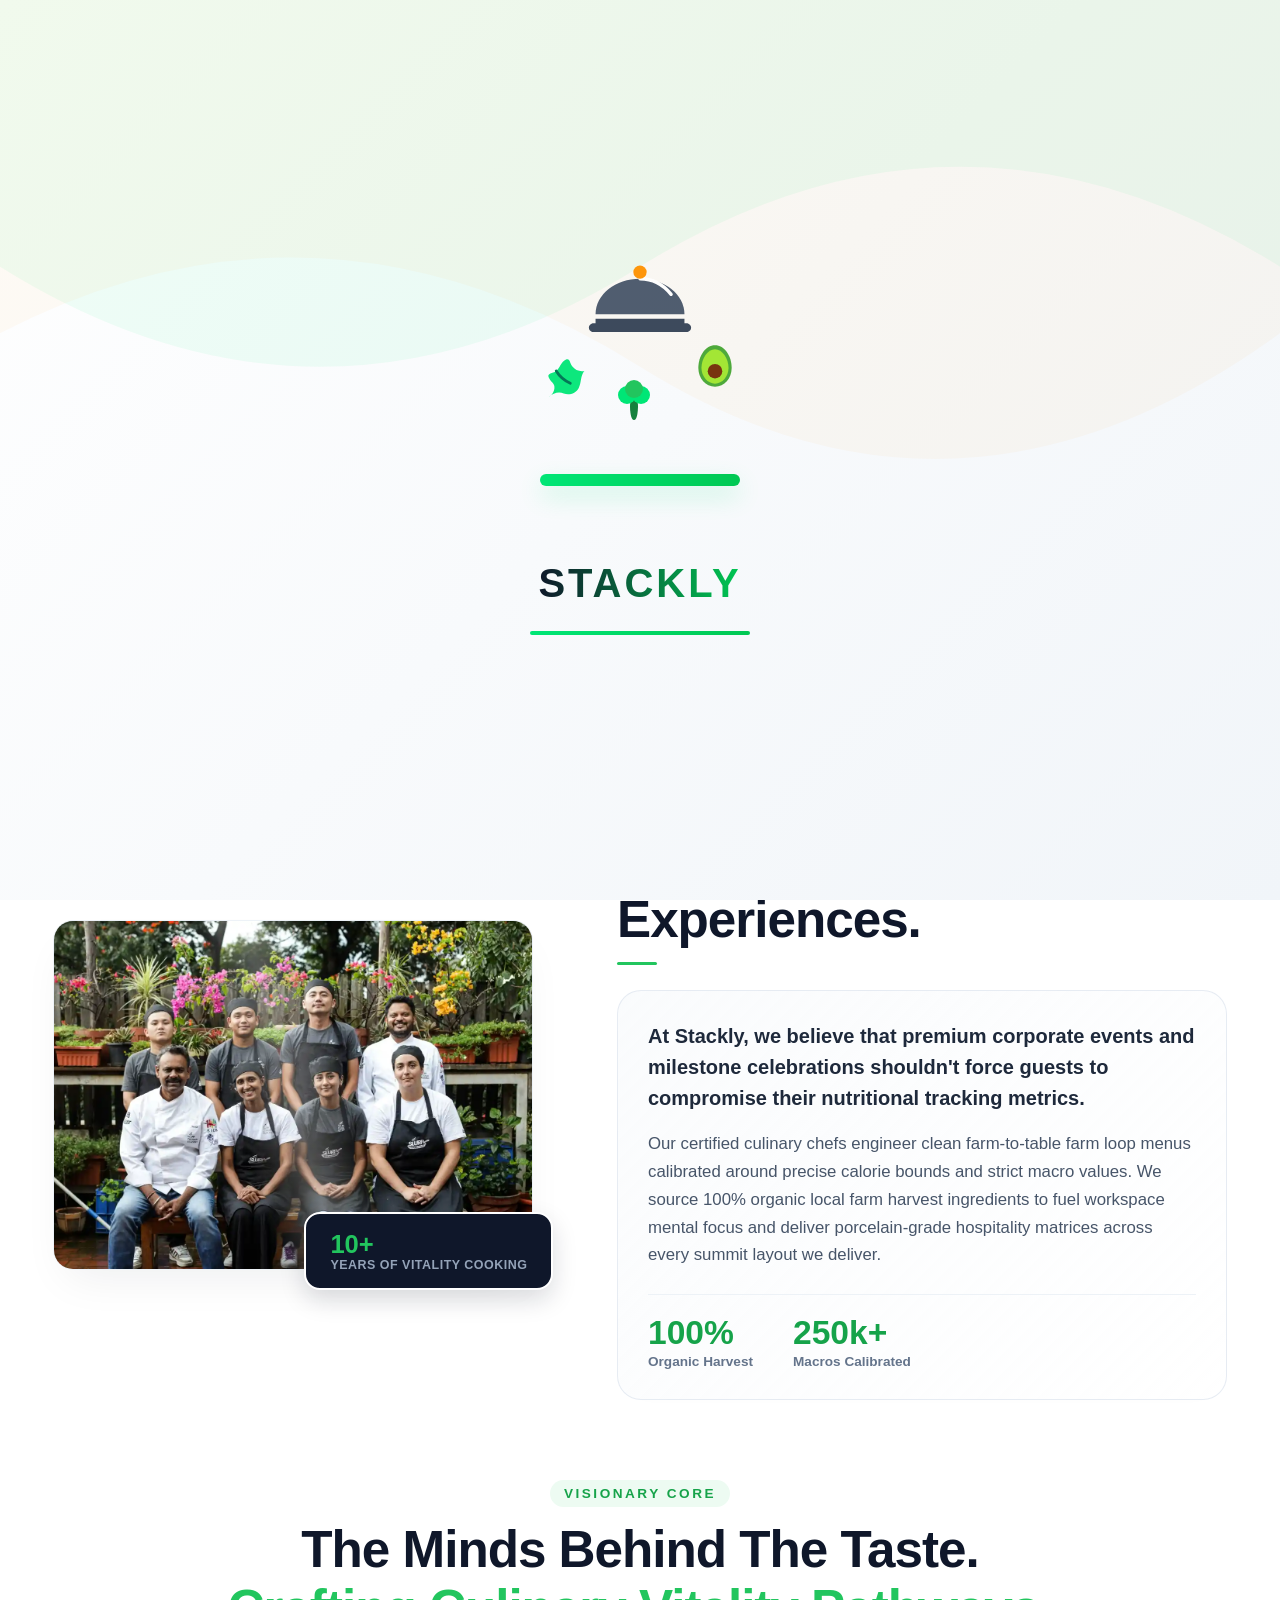
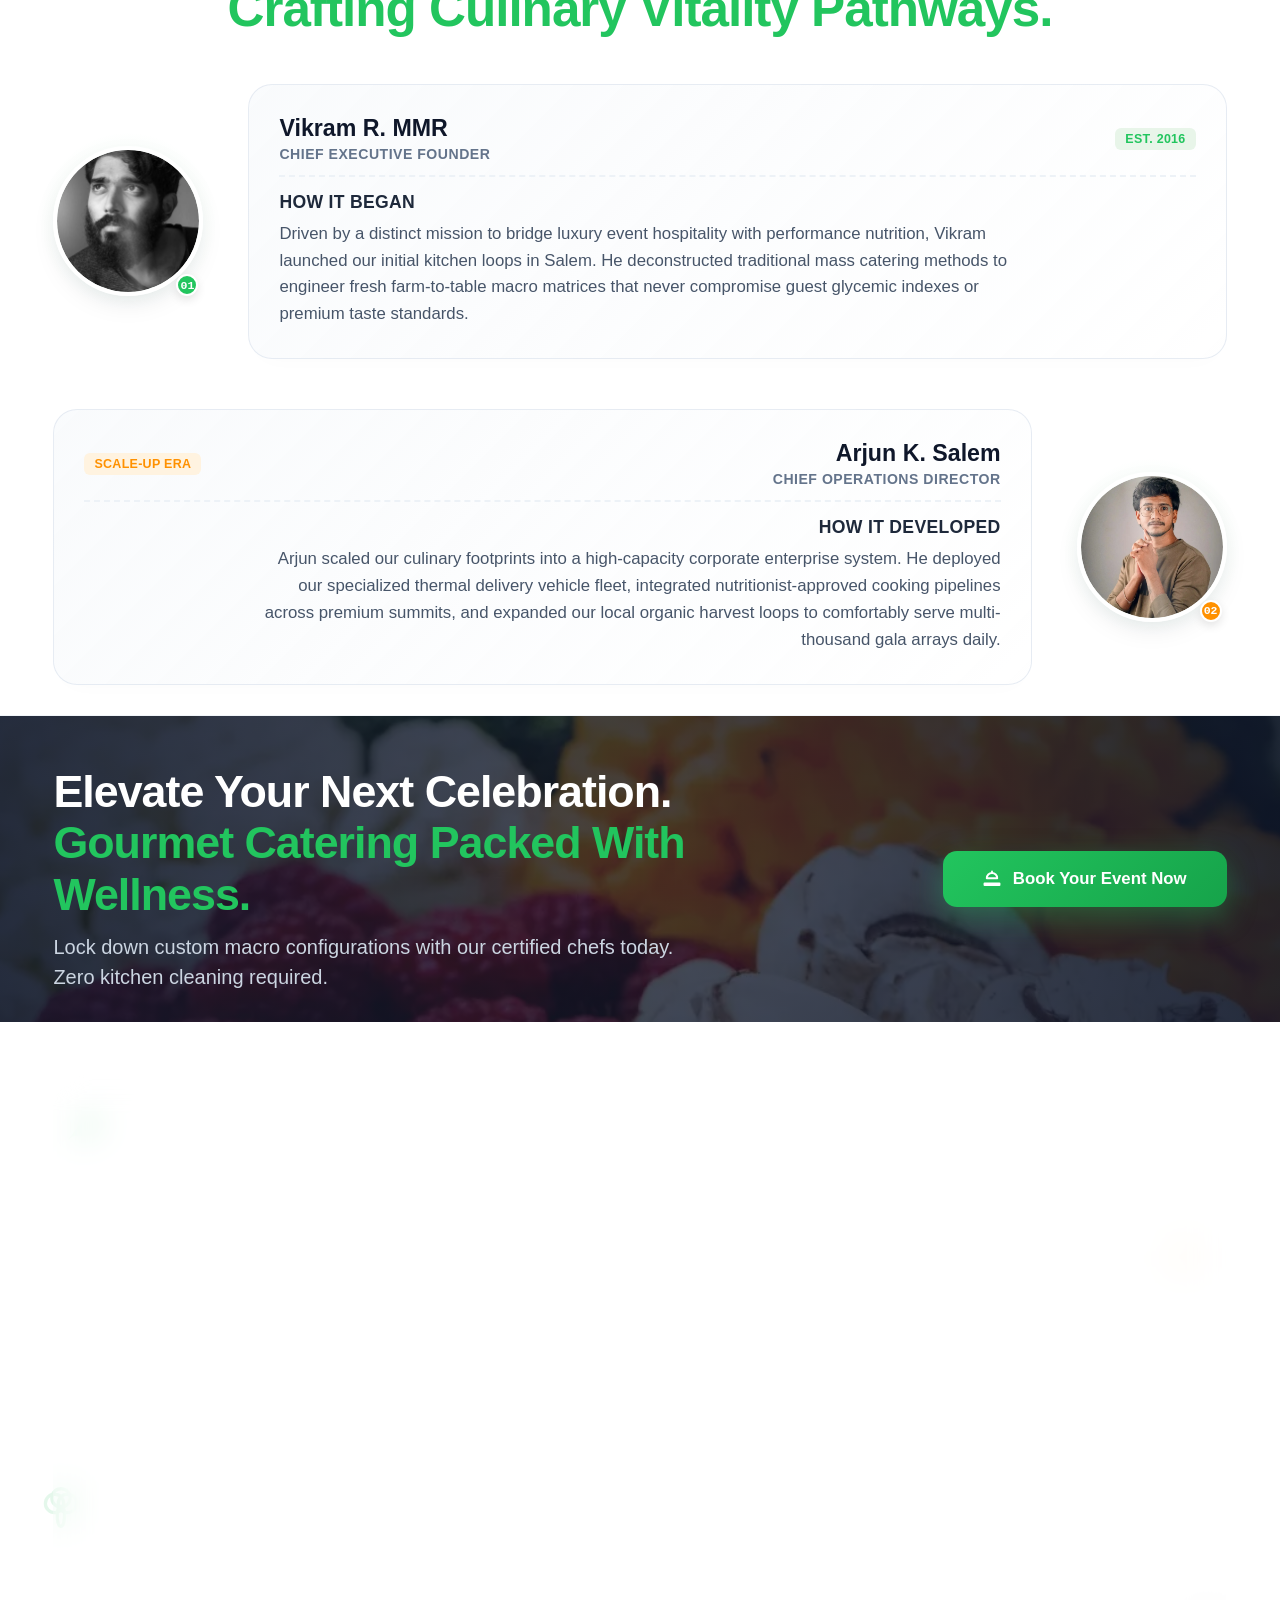
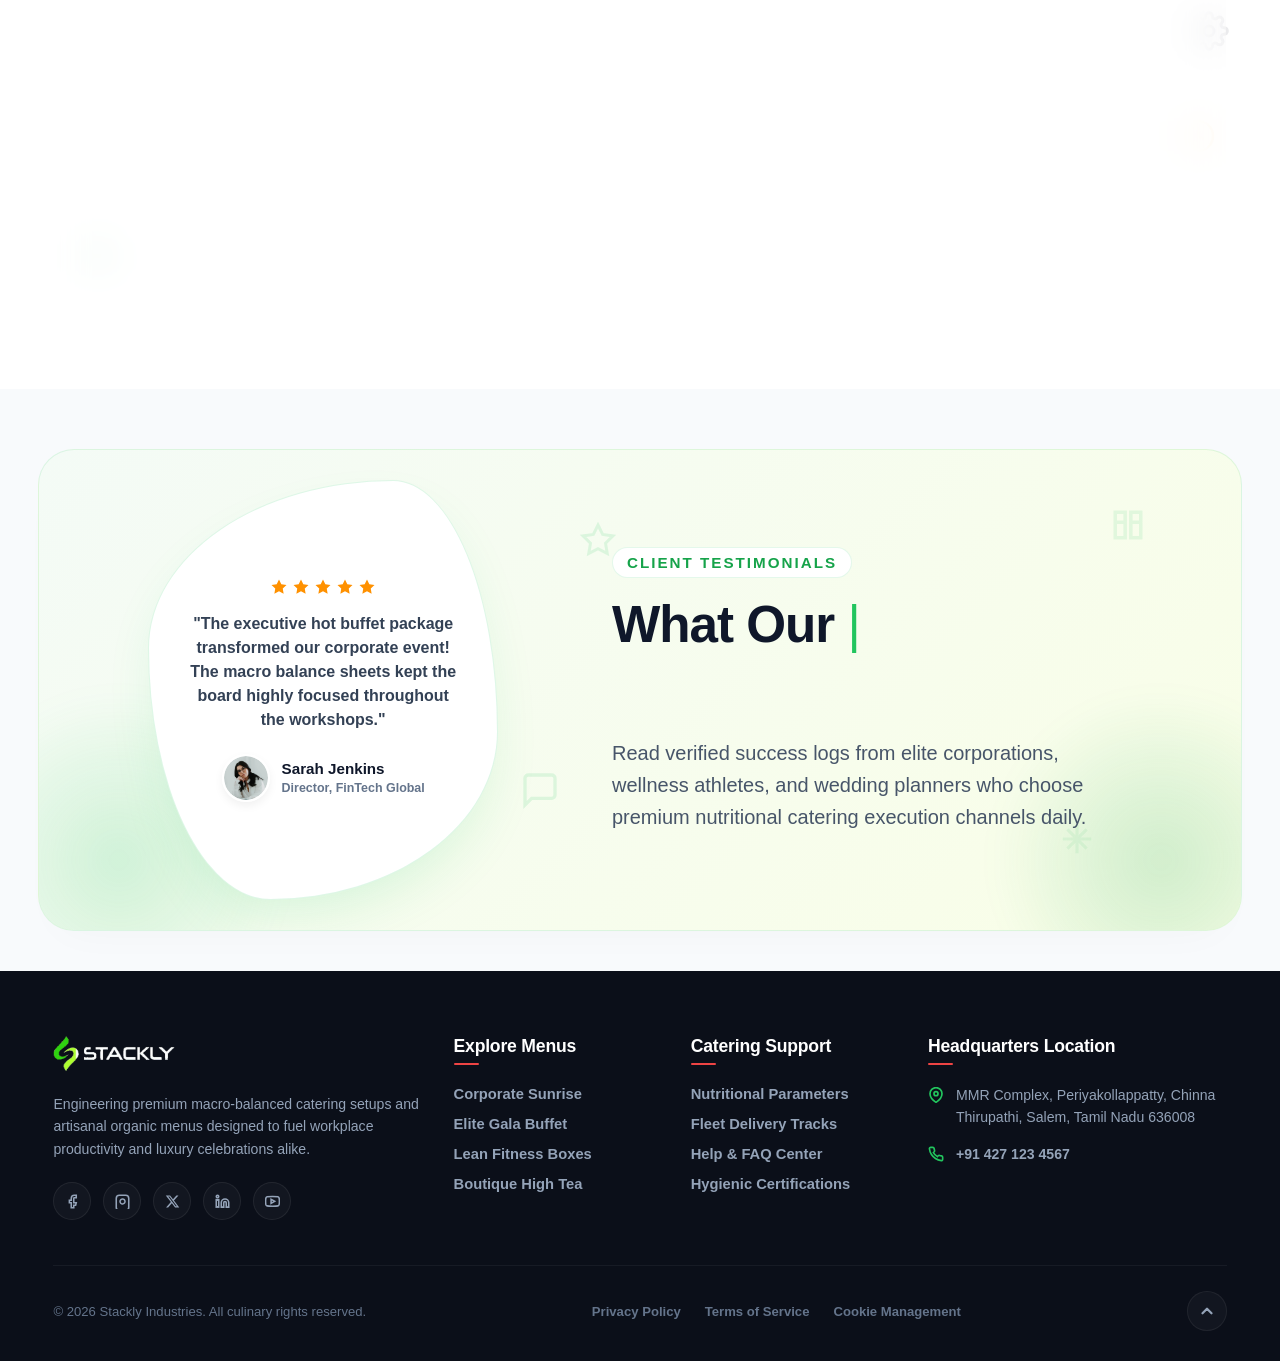
==== commit baed50b0: "completed all pages" ====
--- a/about.html
+++ b/about.html
@@ -117,7 +117,13 @@
           <svg width="20" height="20" viewBox="0 0 24 24" fill="none" stroke="currentColor" stroke-width="2"><circle cx="8" cy="21" r="1"/><circle cx="19" cy="21" r="1"/><path d="M2.05 2.05h2l2.66 12.42a2 2 0 0 0 2 1.58h9.78a2 2 0 0 0 1.95-1.57l1.65-7.43H5.12"/></svg>
           Cart Container
         </a>
-        <button class="mobile-auth-btn">Sign In / Register</button>
+       <button 
+    type="button" 
+    class="mobile-auth-btn"
+    onclick="window.location.href='login.html';"
+>
+    Sign In / Register
+</button>
       </div>
     </div>
   </div>
@@ -214,9 +220,11 @@
   </a>
 
   <!-- Twitter / X Tracker Track -->
-  <a href="404.html" class="social-v-link" title="Follow on X (Twitter)">
-    <svg width="20" height="20" viewBox="0 0 24 24" fill="none" stroke="currentColor" stroke-width="2.2" stroke-linecap="round" stroke-linejoin="round"><path d="M22 4s-.7 2.1-2 3.4c1.6 10-9.4 17.3-18 11.6 2.2.1 4.4-.6 6-2C3 15.5.5 9.6 3 5c2.2 2.6 5.6 4.1 9 4-.9-4.2 4-6.6 7-3.8 1.1 0 3-1.2 3-1.2z"/></svg>
-  </a>
+<a href="404.html" class="social-v-link" title="Follow on X (Twitter)">
+    <svg width="20" height="20" viewBox="0 0 24 24" fill="currentColor">
+        <path d="M18.244 2.25h3.308l-7.227 8.26 8.502 11.24H16.17l-5.214-6.817L4.99 21.75H1.68l7.73-8.835L1.254 2.25H8.08l4.713 6.231zm-1.161 17.52h1.833L7.084 4.126H5.117z"/>
+    </svg>
+</a>
 
   <!-- LinkedIn Tracker Track -->
   <a href="404.html" class="social-v-link" title="Connect on LinkedIn">
@@ -788,7 +796,7 @@
 }
 
 @media (max-width: 480px) {
-  .about-hero-section { padding-top: 40px; padding-bottom: 25px; }
+  .about-hero-section { padding-top: 130px; padding-bottom: 25px; }
   .about-hero-bento-pod { padding: 30px 16px; border-radius: 24px; }
   .about-hero-main-title { font-size: 1.85rem; }
   .about-hero-rectangle-mask { max-width: 310px; height: 230px; }
@@ -1207,7 +1215,7 @@
           <div class="leader-image-circle-frame">
             <div class="leader-live-shimmer-layer"></div>
             <!-- OPTION CONFIGURATION: Update local folder paths directly here to load your founder photographs -->
-            <img src="./Assests/hero%20section%20img%201.webp" alt="Chief Executive Founder Portrait" class="leader-native-img">
+            <img src="./Assests/vikram.webp" alt="Chief Executive Founder Portrait" class="leader-native-img">
           </div>
           <span class="leader-timeline-counter-tag bg-mint-accent">01</span>
         </div>
@@ -1239,7 +1247,7 @@
           <div class="circle-plate-rim-glow"></div>
           <div class="leader-image-circle-frame">
             <div class="leader-live-shimmer-layer"></div>
-            <img src="./Assests/hero%20section%20img%203.webp" alt="Chief Managing Director Portrait" class="leader-native-img">
+            <img src="./Assests/arjun.webp" alt="Chief Managing Director Portrait" class="leader-native-img">
           </div>
           <span class="leader-timeline-counter-tag bg-orange-accent">02</span>
         </div>
@@ -2228,7 +2236,7 @@
               <div class="surfboard-author-profile">
                 <div class="surfboard-avatar-circle">
                   <!-- OPTION CONFIGURATION: Update local folder paths directly here to load your custom user avatar image files -->
-                  <img src="./Assests/salad.webp" alt="Sarah Jenkins" class="surfboard-native-img">
+                  <img src="./Assests/rose.webp" alt="Sarah Jenkins" class="surfboard-native-img">
                 </div>
                 <div class="surfboard-author-meta">
                   <h4>Sarah Jenkins</h4>
@@ -2251,7 +2259,7 @@
               <p class="surfboard-feedback-quote">"The weekly macro prep vault is pure gold. Clean, chef-cooked organic containers directly delivered to my door. Down 6kg already!"</p>
               <div class="surfboard-author-profile">
                 <div class="surfboard-avatar-circle">
-                  <img src="./Assests/hero%20section%20img%203.webp" alt="David Miller" class="surfboard-native-img">
+                  <img src="./Assests/aris.webp" alt="David Miller" class="surfboard-native-img">
                 </div>
                 <div class="surfboard-author-meta">
                   <h4>David Miller</h4>
@@ -2273,10 +2281,10 @@
               <p class="surfboard-feedback-quote">"Unbelievable patisseries and finger foods for our private boutique high tea. Our guests are still raving about the organic honey dips."</p>
               <div class="surfboard-author-profile">
                 <div class="surfboard-avatar-circle">
-                  <img src="./Assests/high%20protein%20box.webp" alt="Elena Rostova" class="surfboard-native-img">
+                  <img src="./Assests/devon mill.webp" alt="Elena Rostova" class="surfboard-native-img">
                 </div>
                 <div class="surfboard-author-meta">
-                  <h4>Elena Rostova</h4>
+                  <h4>Devon Rostova</h4>
                   <span>Boutique Event Planner</span>
                 </div>
               </div>
@@ -2656,9 +2664,11 @@
           <a href="404.html" class="social-icon-circle" aria-label="Follow us on Instagram">
             <svg width="15" height="15" viewBox="0 0 24 24" fill="none" stroke="currentColor" stroke-width="2.5"><rect x="2" y="2" width="20" height="24" rx="5" ry="5"/><path d="M16 11.37A4 4 0 1 1 12.63 8 4 4 0 0 1 16 11.37zM17.5 6.5h.01"/></svg>
           </a>
-          <a href="404.html" class="social-icon-circle" aria-label="Follow us on X Twitter">
-            <svg width="15" height="15" viewBox="0 0 24 24" fill="none" stroke="currentColor" stroke-width="2.5"><path d="M22 4s-.7 2.1-2 3.4c1.6 10-9.4 17.3-18 11.6 2.2.1 4.4-.6 6-2C3 15.5.5 9.6 3 5c2.2 2.6 5.6 4.1 9 4-.9-4.2 4-6.6 7-3.8 1.1 0 3-1.2 3-1.2z"/></svg>
-          </a>
+       <a href="404.html" class="social-icon-circle" aria-label="Follow us on X Twitter">
+    <svg width="15" height="15" viewBox="0 0 24 24" fill="currentColor">
+        <path d="M18.244 2.25h3.308l-7.227 8.26 8.502 11.24H16.17l-5.214-6.817L4.99 21.75H1.68l7.73-8.835L1.254 2.25H8.08l4.713 6.231zm-1.161 17.52h1.833L7.084 4.126H5.117z"/>
+    </svg>
+</a>
           <a href="404.html" class="social-icon-circle" aria-label="Follow us on LinkedIn">
             <svg width="15" height="15" viewBox="0 0 24 24" fill="none" stroke="currentColor" stroke-width="2.5"><path d="M16 8a6 6 0 0 1 6 6v7h-4v-7a2 2 0 0 0-2-2 2 2 0 0 0-2 2v7h-4v-7a6 6 0 0 1 6-6z"/><rect x="2" y="9" width="4" height="12"/><circle cx="4" cy="4" r="2"/></svg>
           </a>
--- a/style.css
+++ b/style.css
@@ -345,137 +345,348 @@
   box-shadow: 0 4px 20px var(--accent-glow);
 }
 
+/* ============================================================
+   MOBILE HAMBURGER
+   ============================================================ */
+
 .hamburger-menu {
-  display: none;
-  flex-direction: column;
-  justify-content: space-between;
-  width: 24px;
-  height: 18px;
-  cursor: pointer;
-  z-index: 1001;
+    display: none;
+    flex-direction: column;
+    justify-content: space-between;
+    width: 24px;
+    height: 18px;
+    cursor: pointer;
+    z-index: 1001;
 }
 
 .hamburger-menu span {
-  width: 100%;
-  height: 2.5px;
-  background-color: var(--text-dark);
-  border-radius: 2px;
-  transition: transform 0.3s ease, opacity 0.3s ease;
+    width: 100%;
+    height: 2.5px;
+    background-color: var(--text-dark);
+    border-radius: 2px;
+    transition: transform 0.3s ease, opacity 0.3s ease;
 }
 
 .hamburger-menu.open span:nth-child(1) {
-  transform: translateY(8px) rotate(45deg);
+    transform: translateY(8px) rotate(45deg);
 }
 
 .hamburger-menu.open span:nth-child(2) {
-  opacity: 0;
+    opacity: 0;
 }
 
 .hamburger-menu.open span:nth-child(3) {
-  transform: translateY(-8px) rotate(-45deg);
-}
-
-/* Mobile Fly-out Overlay */
+    transform: translateY(-8px) rotate(-45deg);
+}
+
+
+/* ============================================================
+   MOBILE FLY-OUT OVERLAY
+   ============================================================ */
+
 .mobile-menu-overlay {
-  position: fixed;
-  top: 0;
-  left: 0;
-  width: 100%;
-  height: 100vh;
-  background: rgba(15, 23, 42, 0.3);
-  backdrop-filter: blur(12px);
-  -webkit-backdrop-filter: blur(12px);
-  z-index: 980;
-  opacity: 0;
-  pointer-events: none;
-  display: none; 
-  transition: opacity 0.4s ease;
-}
+    position: fixed;
+    inset: 0;
+
+    /* Overlay covers the complete screen */
+    width: 100%;
+    height: 100vh;
+
+    background: rgba(15, 23, 42, 0.30);
+    backdrop-filter: blur(12px);
+    -webkit-backdrop-filter: blur(12px);
+
+    z-index: 980;
+
+    opacity: 0;
+    visibility: hidden;
+    pointer-events: none;
+
+    display: block;
+
+    transition:
+        opacity 0.4s ease,
+        visibility 0.4s ease;
+}
+
+
+/* ============================================================
+   OPEN OVERLAY
+   ============================================================ */
 
 .mobile-menu-overlay.visible {
-  opacity: 1;
-  pointer-events: auto;
-  display: block;
-}
+    opacity: 1;
+    visibility: visible;
+    pointer-events: auto;
+}
+
+
+/* ============================================================
+   MOBILE MENU CARD
+   75% SCREEN WIDTH
+   ============================================================ */
 
 .mobile-menu-card {
-  position: absolute;
-  top: 0;
-  right: -320px;
-  width: 320px;
-  height: 100%;
-  background: #ffffff;
-  border-left: 1px solid rgba(0, 230, 118, 0.1);
-  padding: 100px 40px 40px 40px;
-  display: flex;
-  flex-direction: column;
-  justify-content: space-between;
-  transition: right 0.4s cubic-bezier(0.16, 1, 0.3, 1);
-}
+    position: absolute;
+
+    top: 0;
+    right: 0;
+
+    /*
+     * Main requirement:
+     * Mobile navigation = 75% of viewport width
+     */
+    width: 75vw;
+
+    /*
+     * Prevent it from becoming too wide on larger tablets
+     */
+    max-width: 420px;
+
+    min-width: 260px;
+
+    height: 100%;
+
+    background: #ffffff;
+
+    border-left: 1px solid rgba(0, 230, 118, 0.10);
+
+    padding: 100px 40px 40px 40px;
+
+    display: flex;
+    flex-direction: column;
+    justify-content: space-between;
+
+    /*
+     * Initially positioned outside the screen
+     */
+    transform: translateX(100%);
+
+    transition:
+        transform 0.4s cubic-bezier(0.16, 1, 0.3, 1);
+}
+
+
+/* ============================================================
+   SLIDE MENU INTO VIEW
+   ============================================================ */
 
 .mobile-menu-overlay.visible .mobile-menu-card {
-  right: 0;
-}
+    transform: translateX(0);
+}
+
+
+/* ============================================================
+   MOBILE NAVIGATION LINKS
+   ============================================================ */
 
 .mobile-nav-links {
-  display: flex;
-  flex-direction: column;
-  gap: 24px;
+    display: flex;
+    flex-direction: column;
+    gap: 24px;
 }
 
 .mobile-nav-item {
-  text-decoration: none;
-  color: var(--text-muted);
-  font-size: 1.25rem;
-  font-weight: 600;
-  transition: color 0.3s;
+    text-decoration: none;
+    color: var(--text-muted);
+    font-size: 1.25rem;
+    font-weight: 600;
+    transition:
+        color 0.3s ease,
+        transform 0.3s ease;
+}
+
+.mobile-nav-item:hover {
+    color: var(--accent-glow);
+    transform: translateX(4px);
 }
 
 .mobile-nav-item.active {
-  color: var(--accent-glow);
-}
+    color: var(--accent-glow);
+}
+
+
+/* ============================================================
+   MOBILE UTILITIES
+   ============================================================ */
 
 .mobile-utilities {
-  display: flex;
-  flex-direction: column;
-  gap: 20px;
-  border-top: 1px solid rgba(0, 0, 0, 0.06);
-  padding-top: 30px;
+    display: flex;
+    flex-direction: column;
+    gap: 20px;
+
+    border-top: 1px solid rgba(0, 0, 0, 0.06);
+
+    padding-top: 30px;
 }
 
 .mobile-util-link {
-  display: flex;
-  align-items: center;
-  gap: 12px;
-  color: var(--text-muted);
-  text-decoration: none;
-  font-weight: 600;
-}
+    display: flex;
+    align-items: center;
+    gap: 12px;
+
+    color: var(--text-muted);
+
+    text-decoration: none;
+
+    font-weight: 600;
+
+    transition: color 0.3s ease;
+}
+
+.mobile-util-link:hover {
+    color: var(--accent-glow);
+}
+
+
+/* ============================================================
+   MOBILE AUTH BUTTON
+   ============================================================ */
 
 .mobile-auth-btn {
-  background: linear-gradient(90deg, var(--accent-bright), var(--accent-glow));
-  color: #ffffff;
-  border: none;
-  width: 100%;
-  padding: 14px;
-  font-weight: 700;
-  font-size: 1rem;
-  border-radius: 12px;
-  cursor: pointer;
-  box-shadow: 0 4px 15px rgba(0, 230, 118, 0.2);
-}
-
-/* Master Welcome Layout Framework */
+    background:
+        linear-gradient(
+            90deg,
+            var(--accent-bright),
+            var(--accent-glow)
+        );
+
+    color: #ffffff;
+
+    border: none;
+
+    width: 100%;
+
+    padding: 14px;
+
+    font-weight: 700;
+
+    font-size: 1rem;
+
+    border-radius: 12px;
+
+    cursor: pointer;
+
+    box-shadow:
+        0 4px 15px rgba(0, 230, 118, 0.2);
+
+    transition:
+        transform 0.3s ease,
+        box-shadow 0.3s ease;
+}
+
+.mobile-auth-btn:hover {
+    transform: translateY(-2px);
+
+    box-shadow:
+        0 7px 20px rgba(0, 230, 118, 0.28);
+}
+
+
+/* ============================================================
+   MASTER WELCOME LAYOUT
+   ============================================================ */
+
 #main-app {
-  display: flex;
-  justify-content: center;
-  align-items: center;
-  min-height: 100vh;
-  padding: 120px 20px 40px 20px;
-  opacity: 0;
-  transform: scale(0.97);
-transition: opacity 0.6s ease, transform 0.6s ease;text-align: center;}.welcome-card {background: var(--bg-card);
-    border: 1px solid rgba(0, 0, 0, 0.05);padding: 4rem 2rem;border-radius: 32px;max-width: 600px;
-    box-shadow: 0 20px 40px -15px rgba(15, 23, 42, 0.06);}.welcome-card h1 {font-size: 2.5rem;margin-bottom: 1.5rem;
-        color: var(--text-dark);}.welcome-card p {color: var(--text-muted);line-height: 1.7;font-size: 1.05rem;}@media (max-width: 992px) 
-{.desktop-nav, .utility-actions {display: none !important;}.hamburger-menu {display: flex;}}+    display: flex;
+
+    justify-content: center;
+    align-items: center;
+
+    min-height: 100vh;
+
+    padding: 120px 20px 40px 20px;
+
+    opacity: 0;
+
+    transform: scale(0.97);
+
+    transition:
+        opacity 0.6s ease,
+        transform 0.6s ease;
+
+    text-align: center;
+}
+
+.welcome-card {
+    background: var(--bg-card);
+
+    border: 1px solid rgba(0, 0, 0, 0.05);
+
+    padding: 4rem 2rem;
+
+    border-radius: 32px;
+
+    max-width: 600px;
+
+    box-shadow:
+        0 20px 40px -15px rgba(15, 23, 42, 0.06);
+}
+
+.welcome-card h1 {
+    font-size: 2.5rem;
+
+    margin-bottom: 1.5rem;
+
+    color: var(--text-dark);
+}
+
+.welcome-card p {
+    color: var(--text-muted);
+
+    line-height: 1.7;
+
+    font-size: 1.05rem;
+}
+
+
+/* ============================================================
+   TABLET / MOBILE
+   ============================================================ */
+
+@media (max-width: 992px) {
+
+    .desktop-nav,
+    .utility-actions {
+        display: none !important;
+    }
+
+    .hamburger-menu {
+        display: flex;
+    }
+
+}
+
+
+/* ============================================================
+   SMALL MOBILE
+   ============================================================ */
+
+@media (max-width: 480px) {
+
+    .mobile-menu-card {
+        width: 75vw;
+
+        min-width: 0;
+
+        padding:
+            90px
+            25px
+            30px
+            25px;
+    }
+
+    .mobile-nav-links {
+        gap: 20px;
+    }
+
+    .mobile-nav-item {
+        font-size: 1.1rem;
+    }
+
+    .mobile-utilities {
+        gap: 16px;
+        padding-top: 22px;
+    }
+
+}
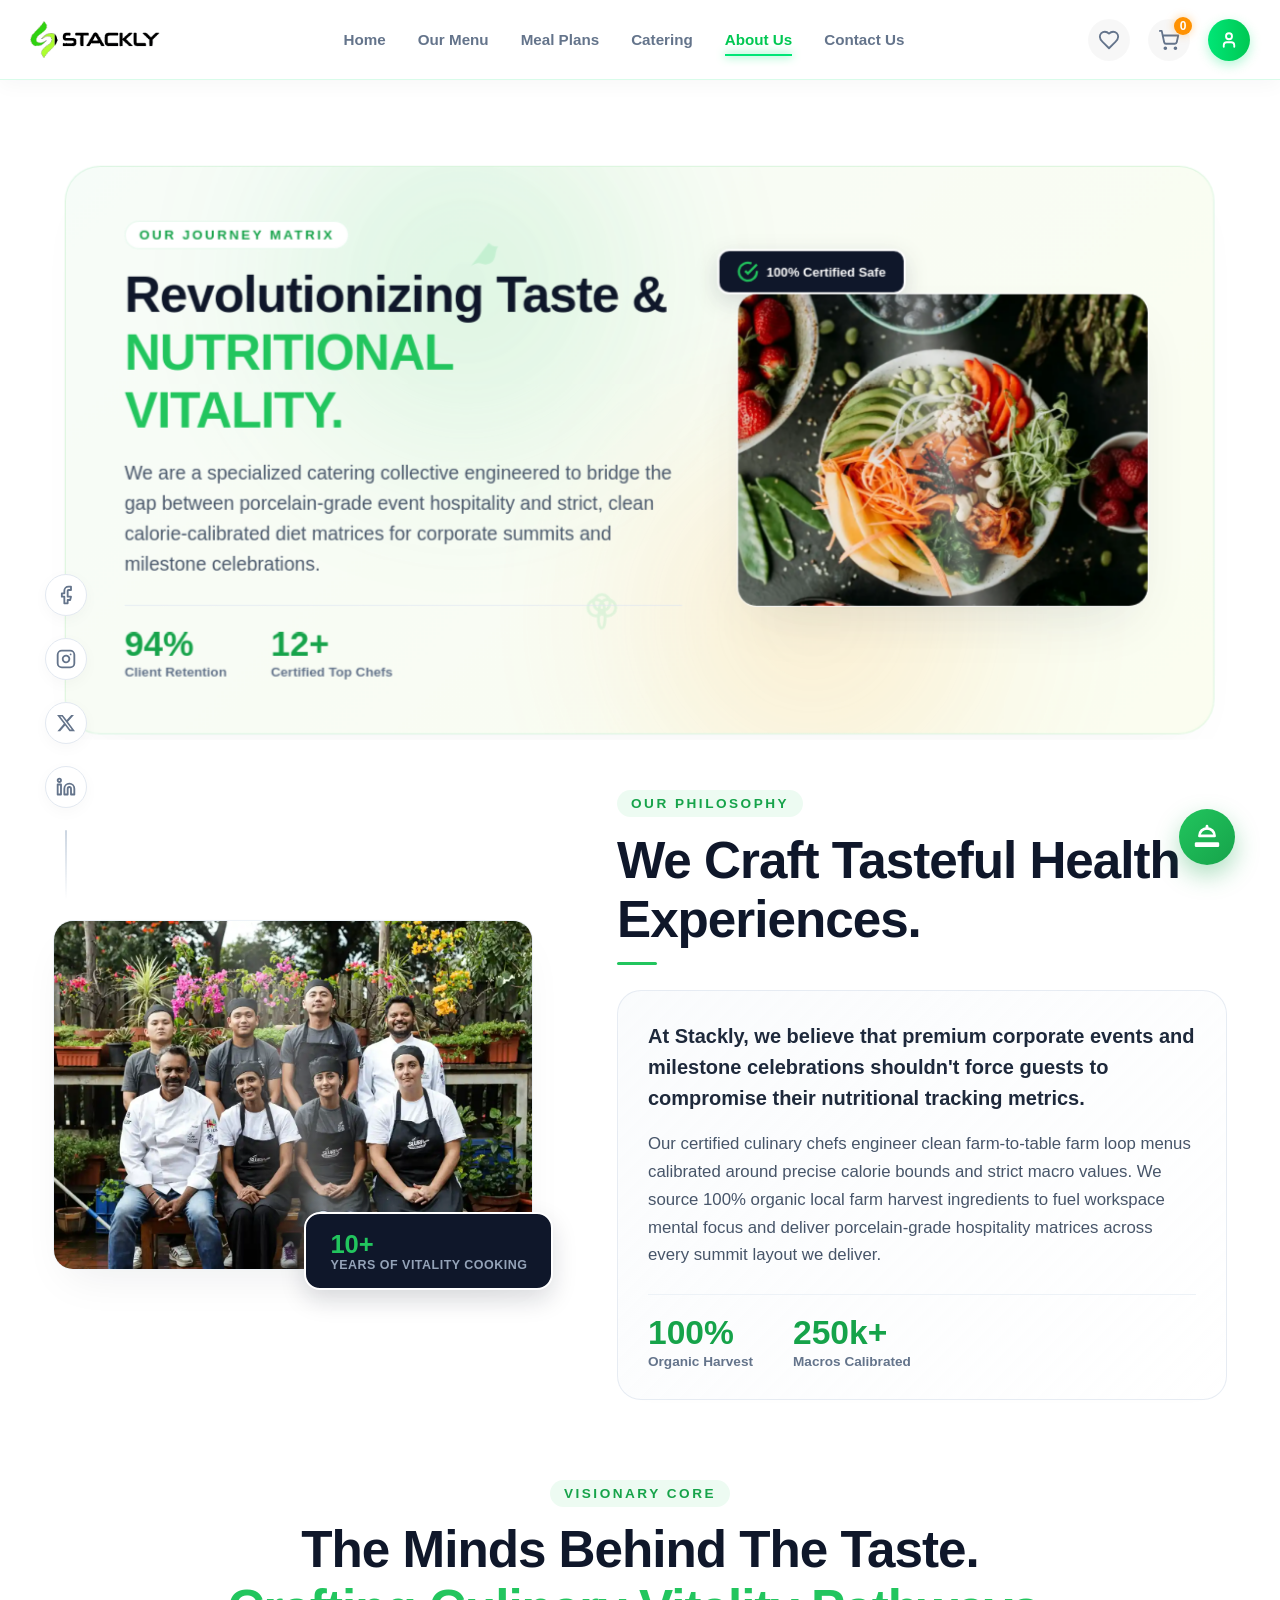
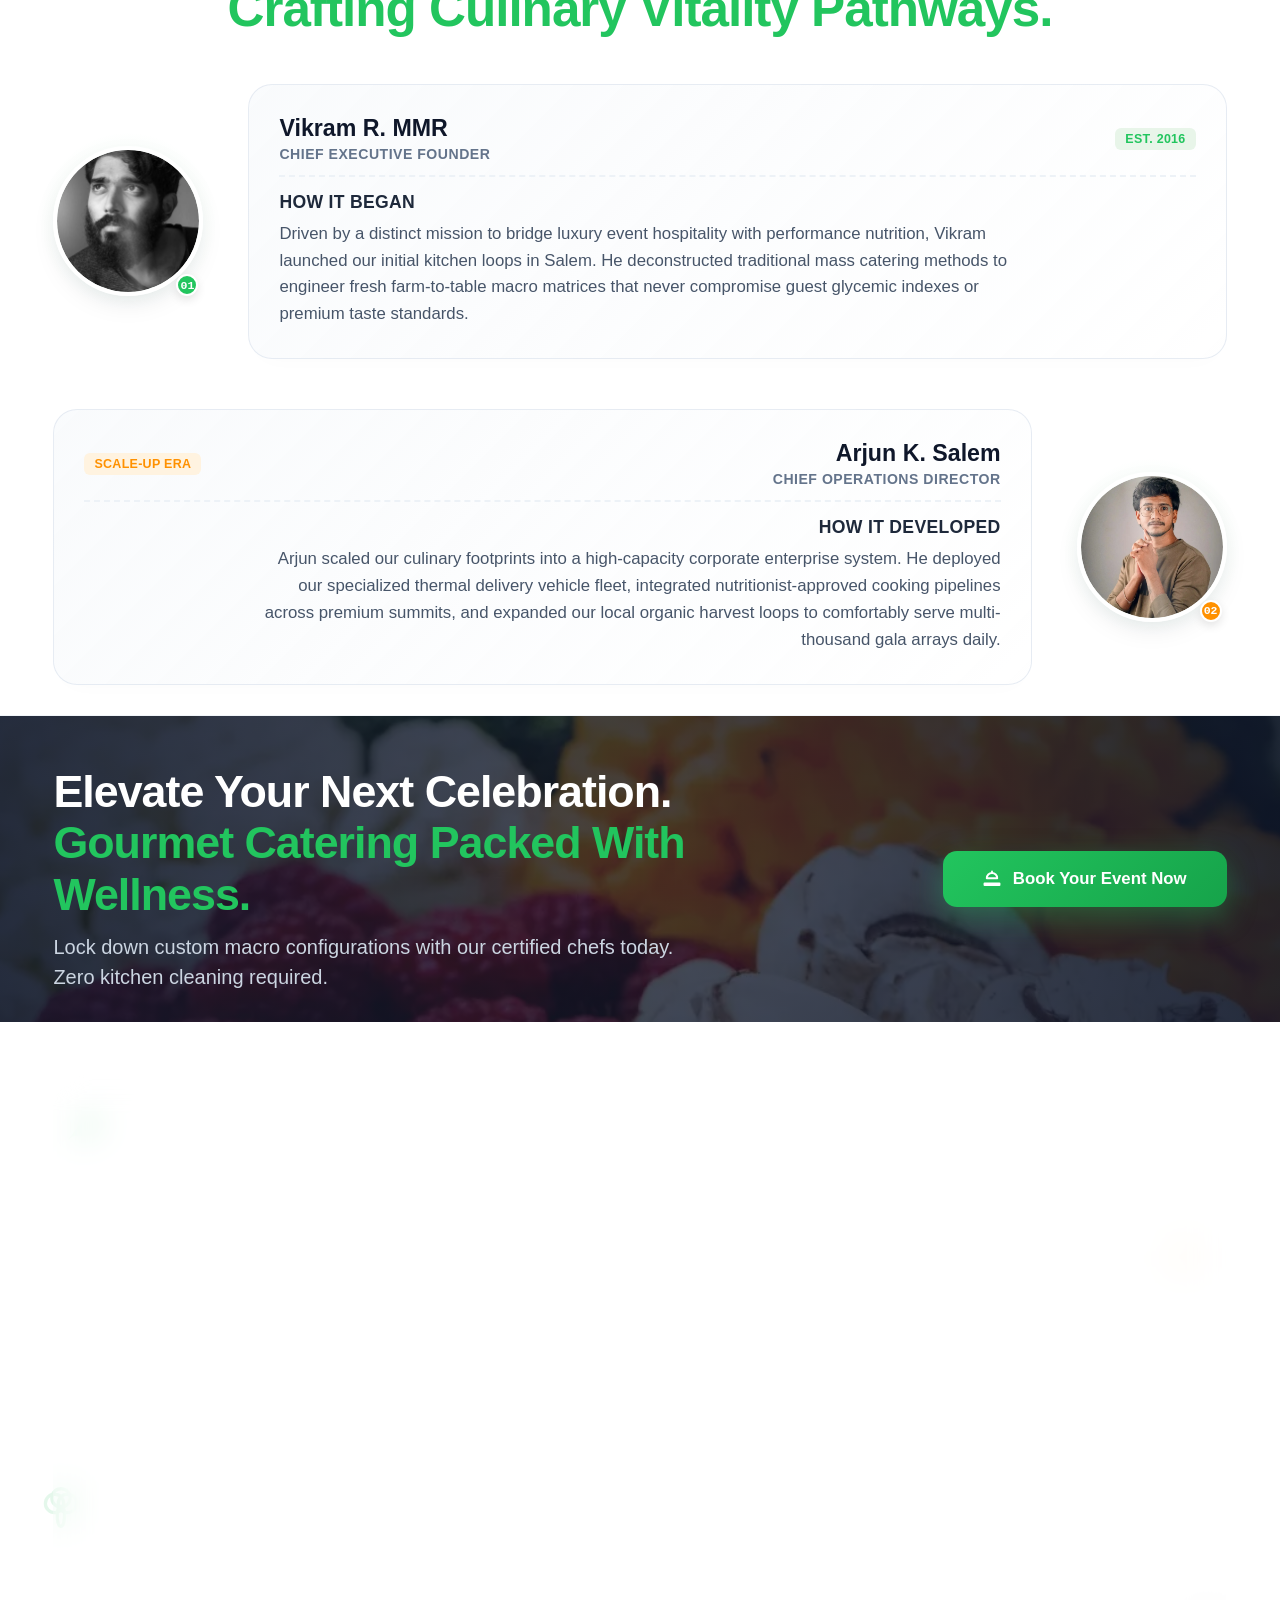
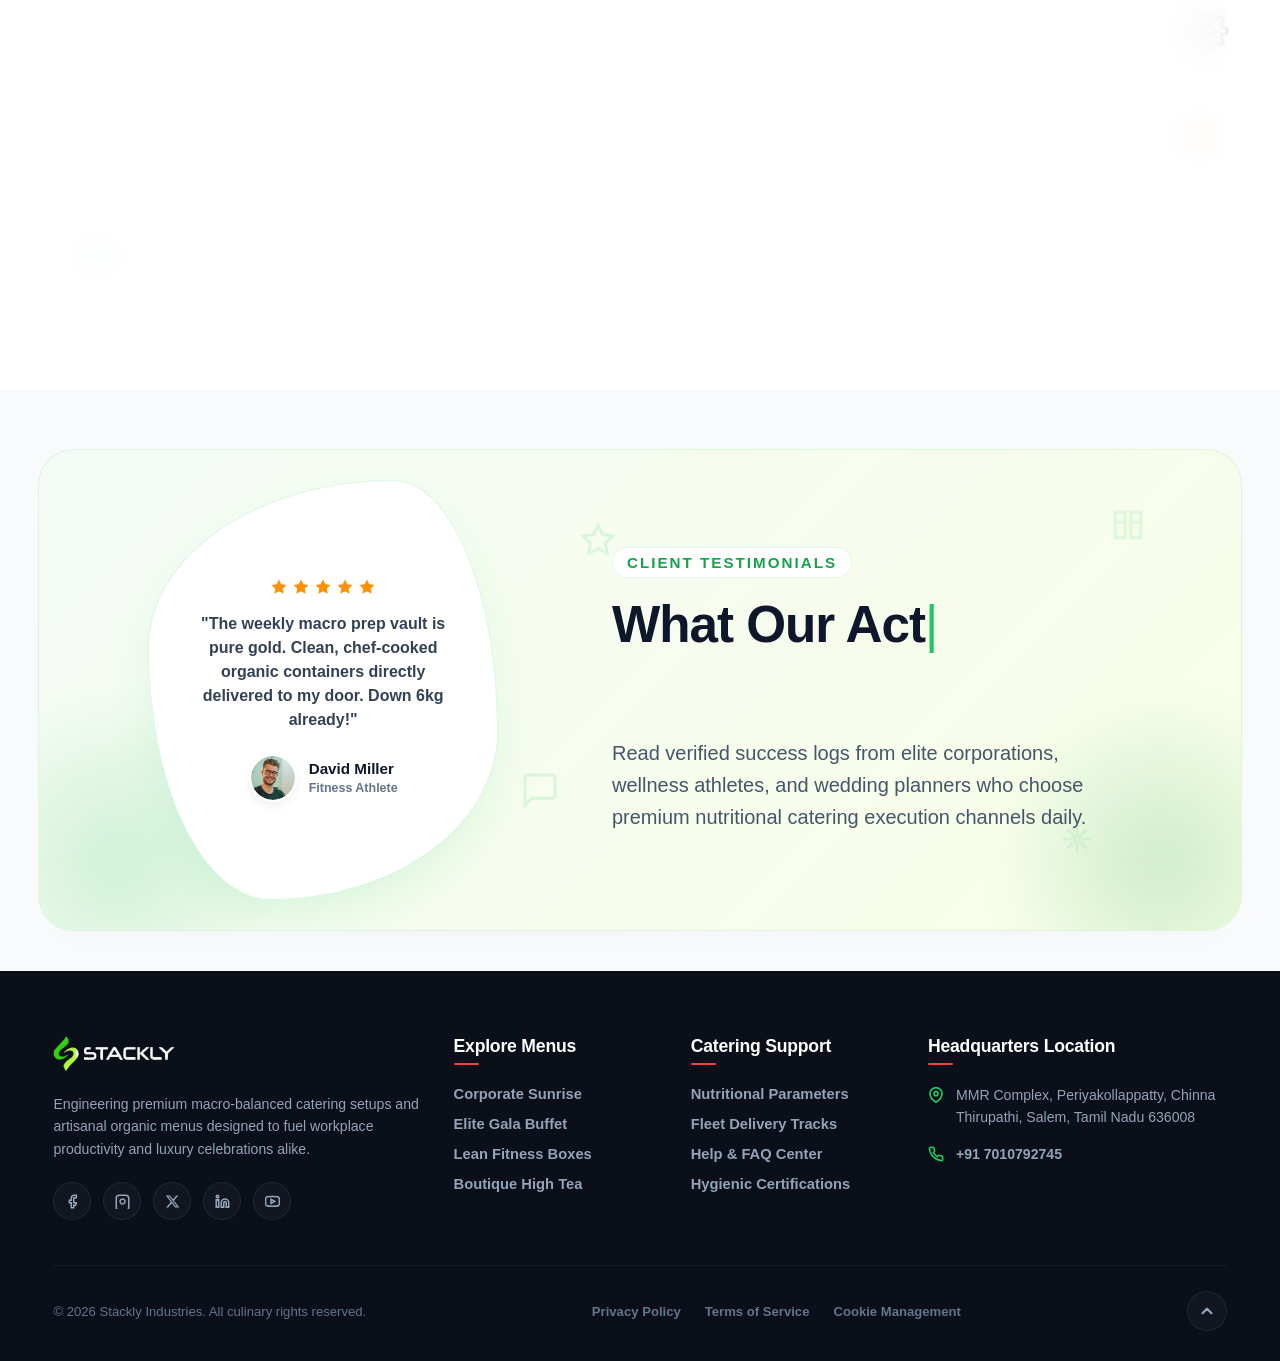
==== commit 6f840a21: "phone number changed" ====
--- a/about.html
+++ b/about.html
@@ -2721,7 +2721,7 @@
             <div class="matrix-icon-wrap text-green-accent">
               <svg width="16" height="16" viewBox="0 0 24 24" fill="none" stroke="currentColor" stroke-width="2.5"><path d="M22 16.92v3a2 2 0 0 1-2.18 2 19.79 19.79 0 0 1-8.63-3.07 19.5 19.7 0 0 1-6-6 19.79 19.79 0 0 1-3.07-8.67A2 2 0 0 1 4.11 2h3a2 2 0 0 1 2 1.72 12.84 12.84 0 0 0 .7 2.81 2 2 0 0 1-.45 2.11L8.09 9.91a16 16 0 0 0 6 6l1.27-1.27a2 2 0 0 1 2.11-.45 12.84 12.84 0 0 0 2.81.7A2 2 0 0 1 22 16.92z"/></svg>
             </div>
-            <p class="matrix-text"><a href="tel:+914271234567" class="matrix-interactive-link">+91 427 123 4567</a></p>
+            <p class="matrix-text"><a href="tel:+914271234567" class="matrix-interactive-link">+91 7010792745</a></p>
           </div>
         </div>
       </div>
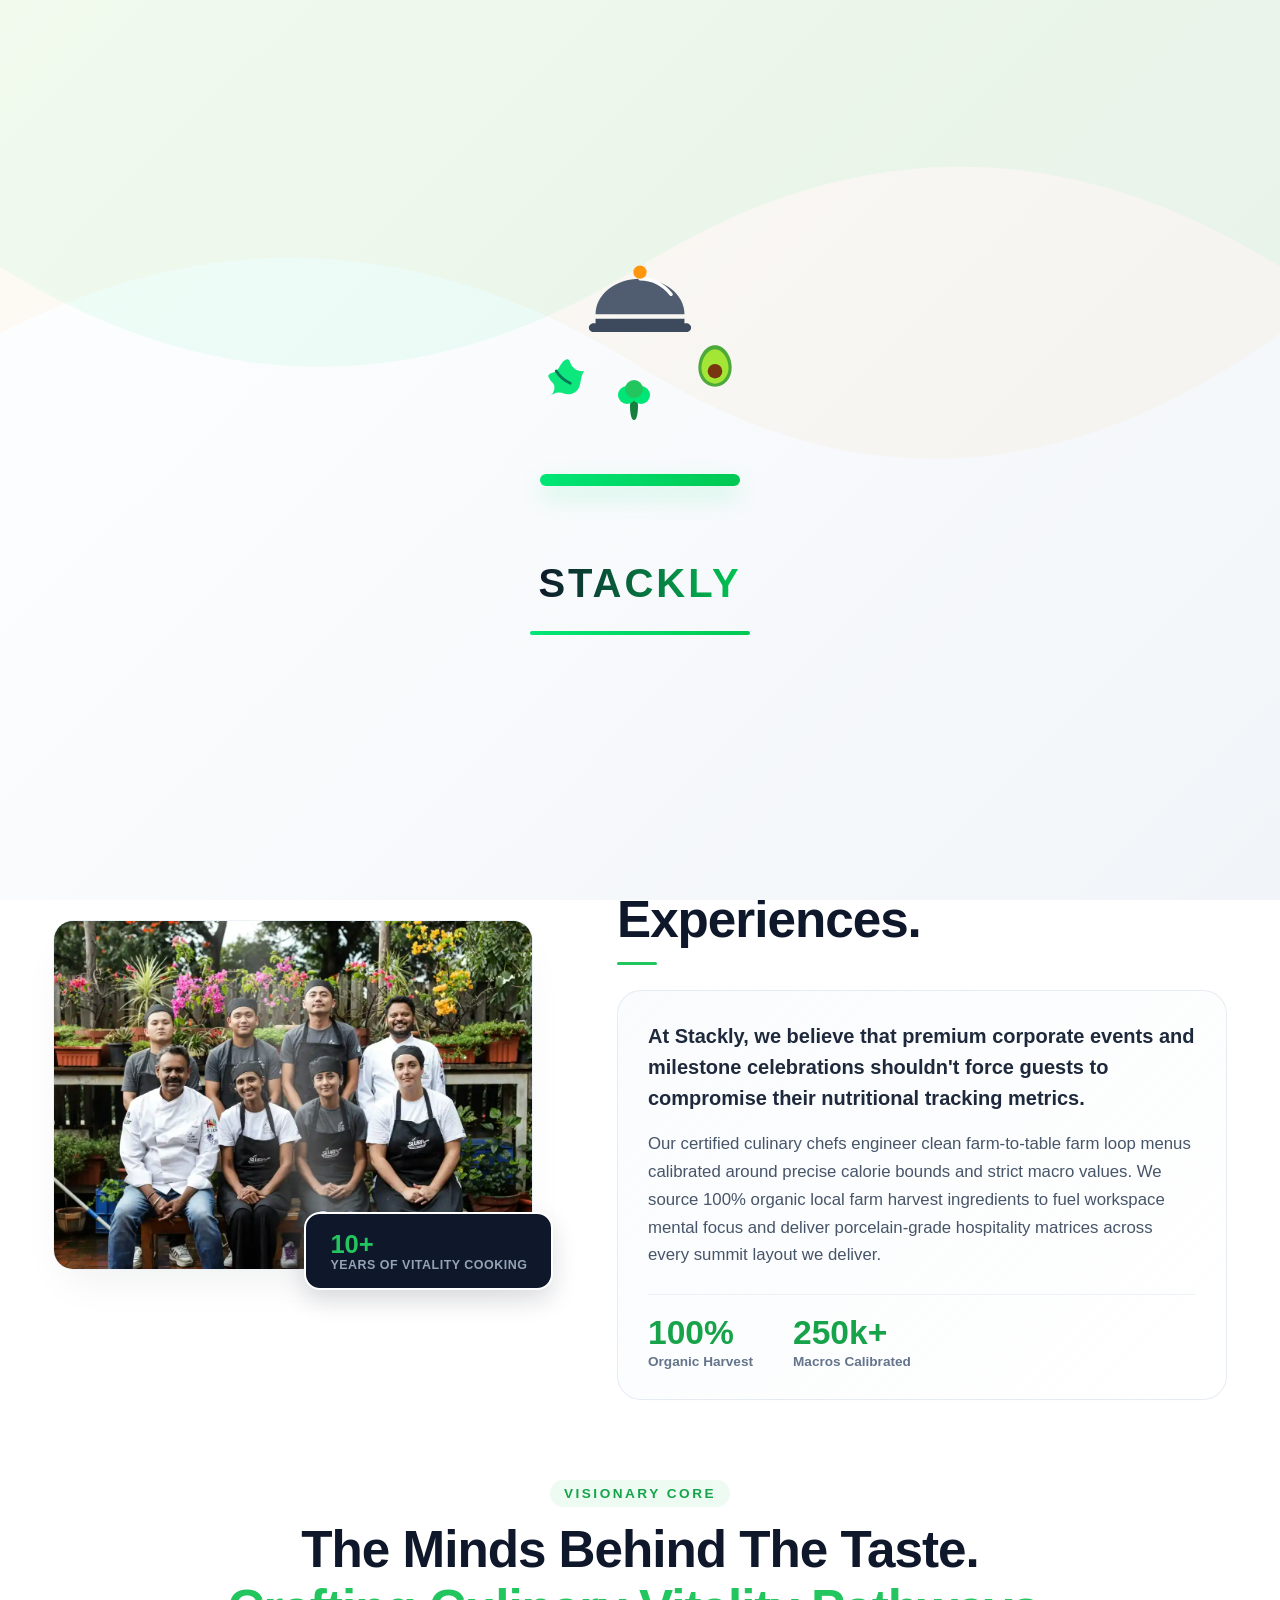
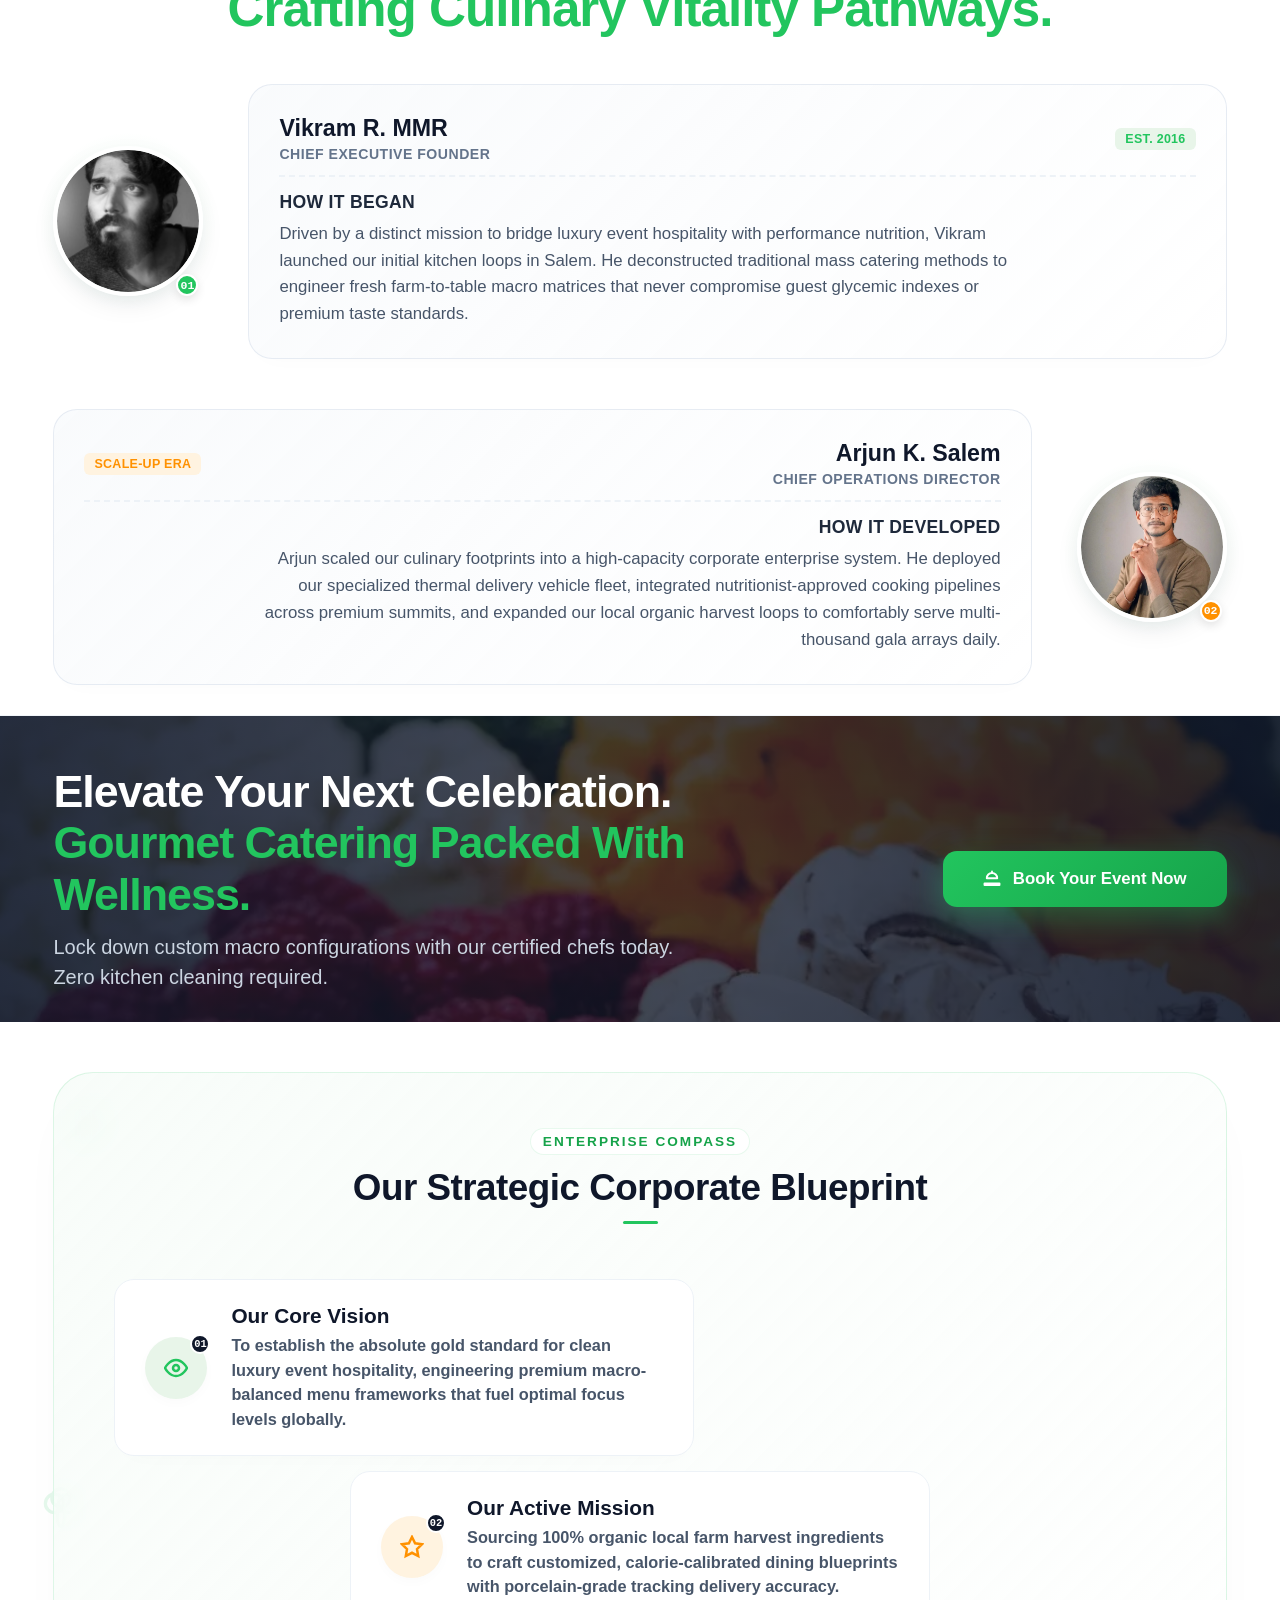
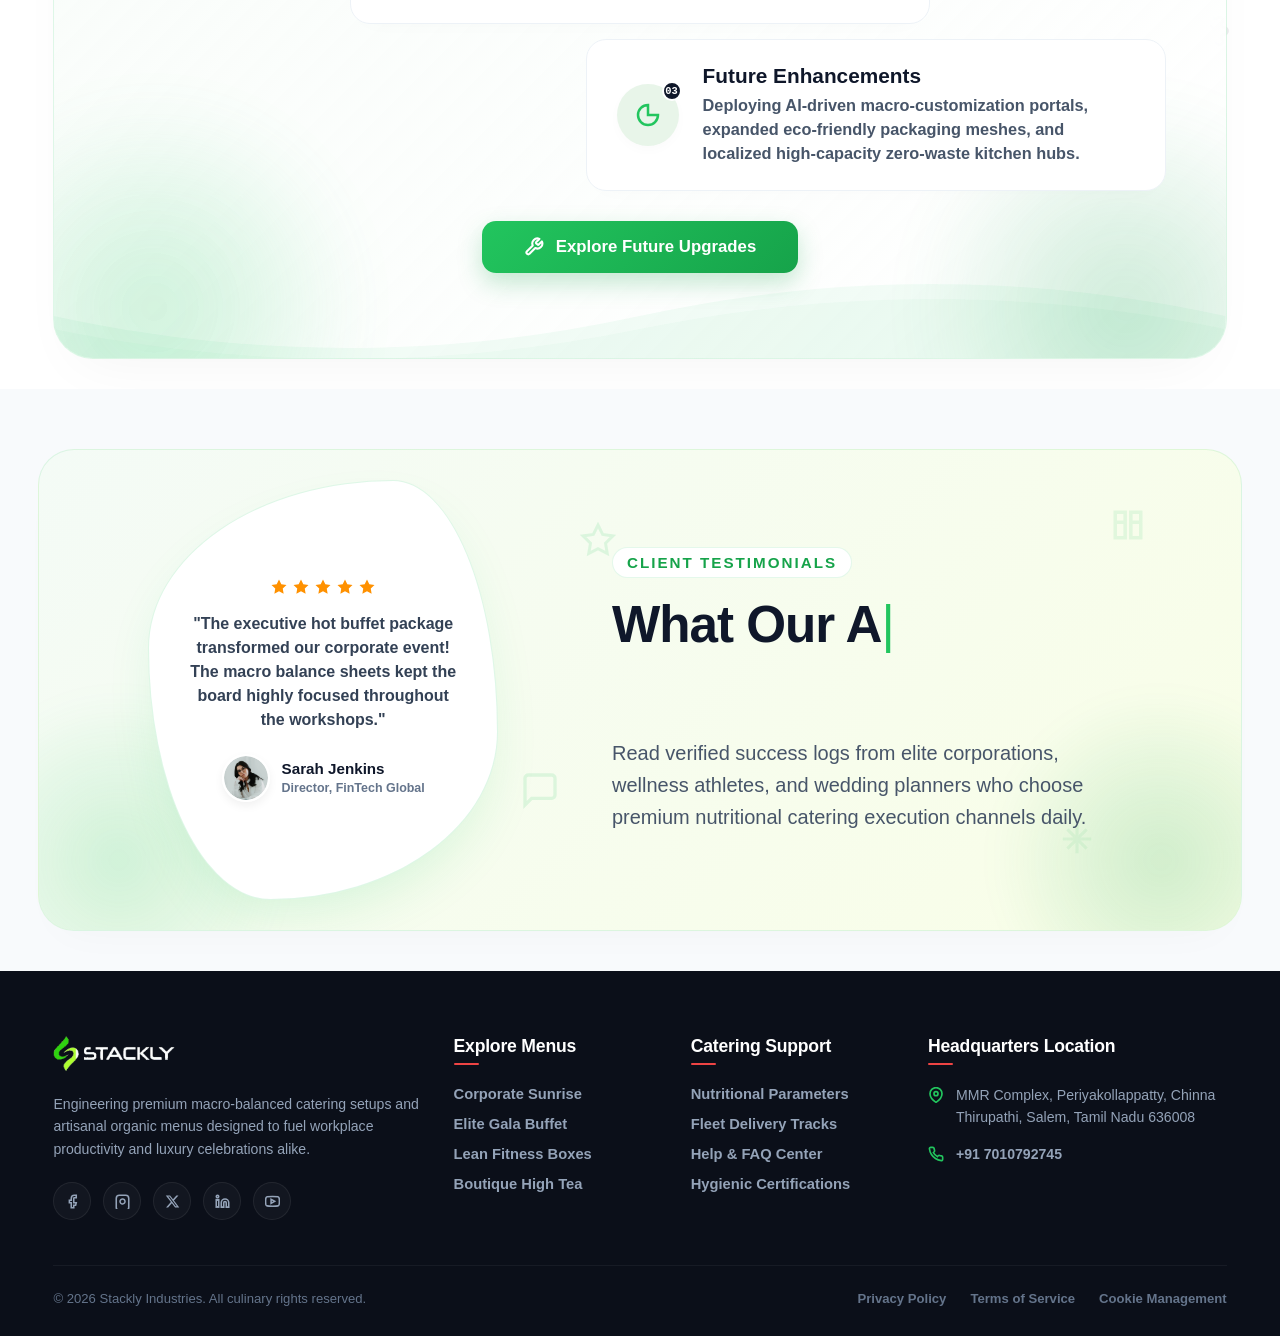
==== commit 0a83ff01: "arrow fly to top removed" ====
--- a/about.html
+++ b/about.html
@@ -2739,9 +2739,7 @@
       </div>
 
       <!-- FLOATING BACK-TO-TOP CHRONO HANDLE LINK BUTTON -->
-      <button class="footer-scroll-top-btn" onclick="executeScrollToTop(event)" title="Fly back to top">
-        <svg width="18" height="18" viewBox="0 0 24 24" fill="none" stroke="currentColor" stroke-width="3" stroke-linecap="round" stroke-linejoin="round"><polyline points="18 15 12 9 6 15"/></svg>
-      </button>
+
     </div>
 
   </div>
